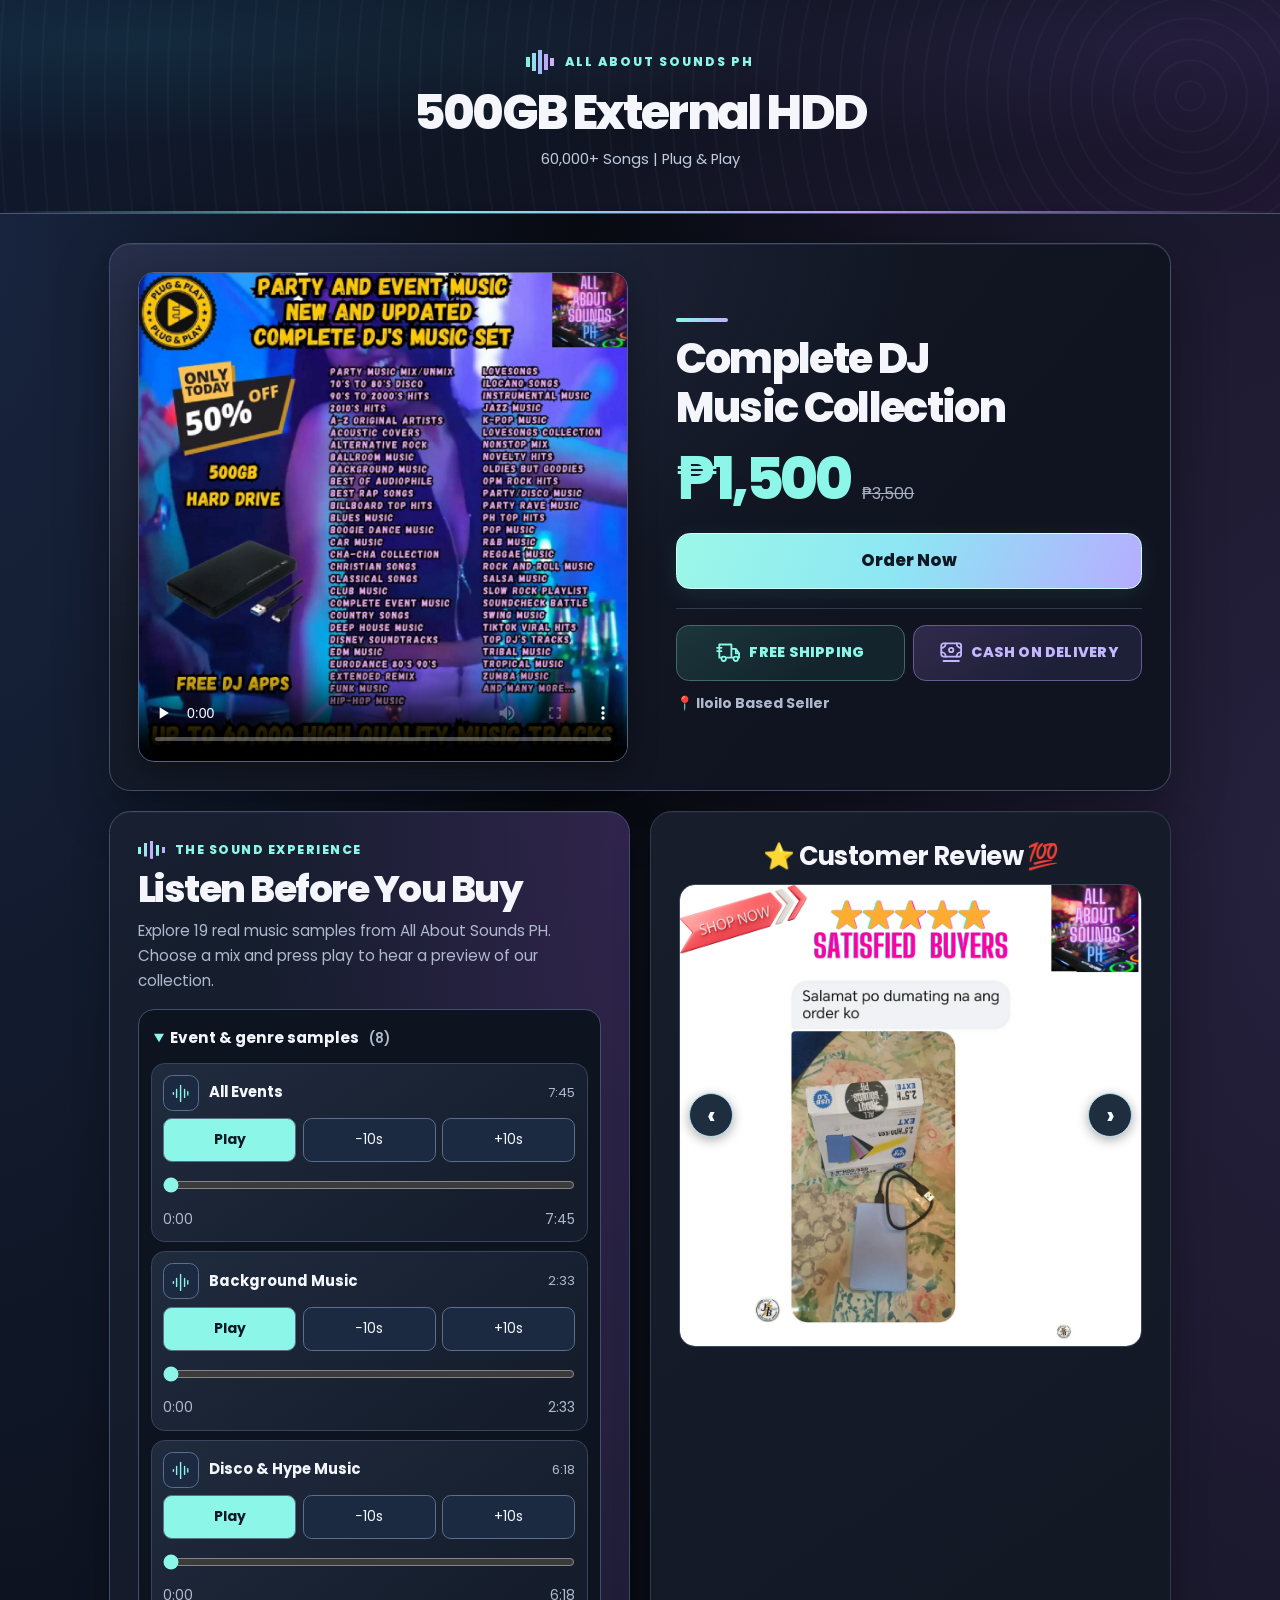
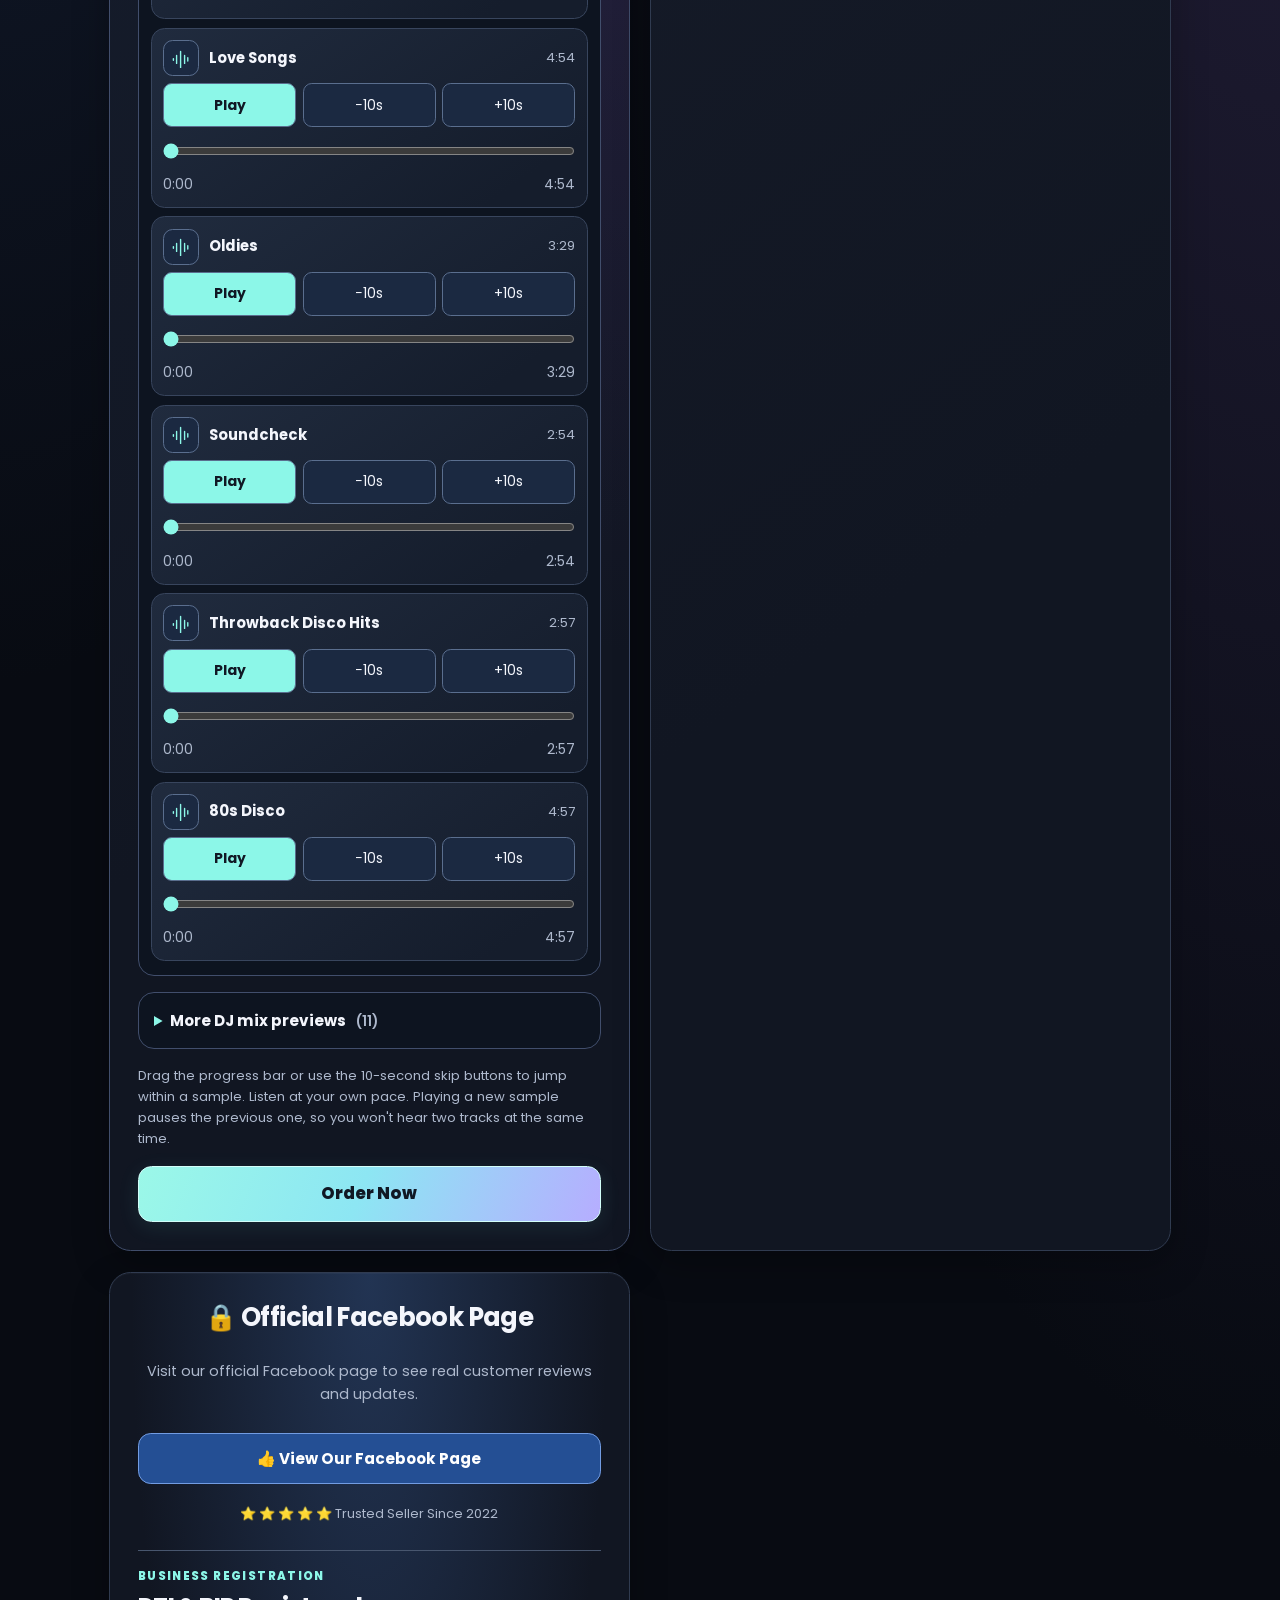
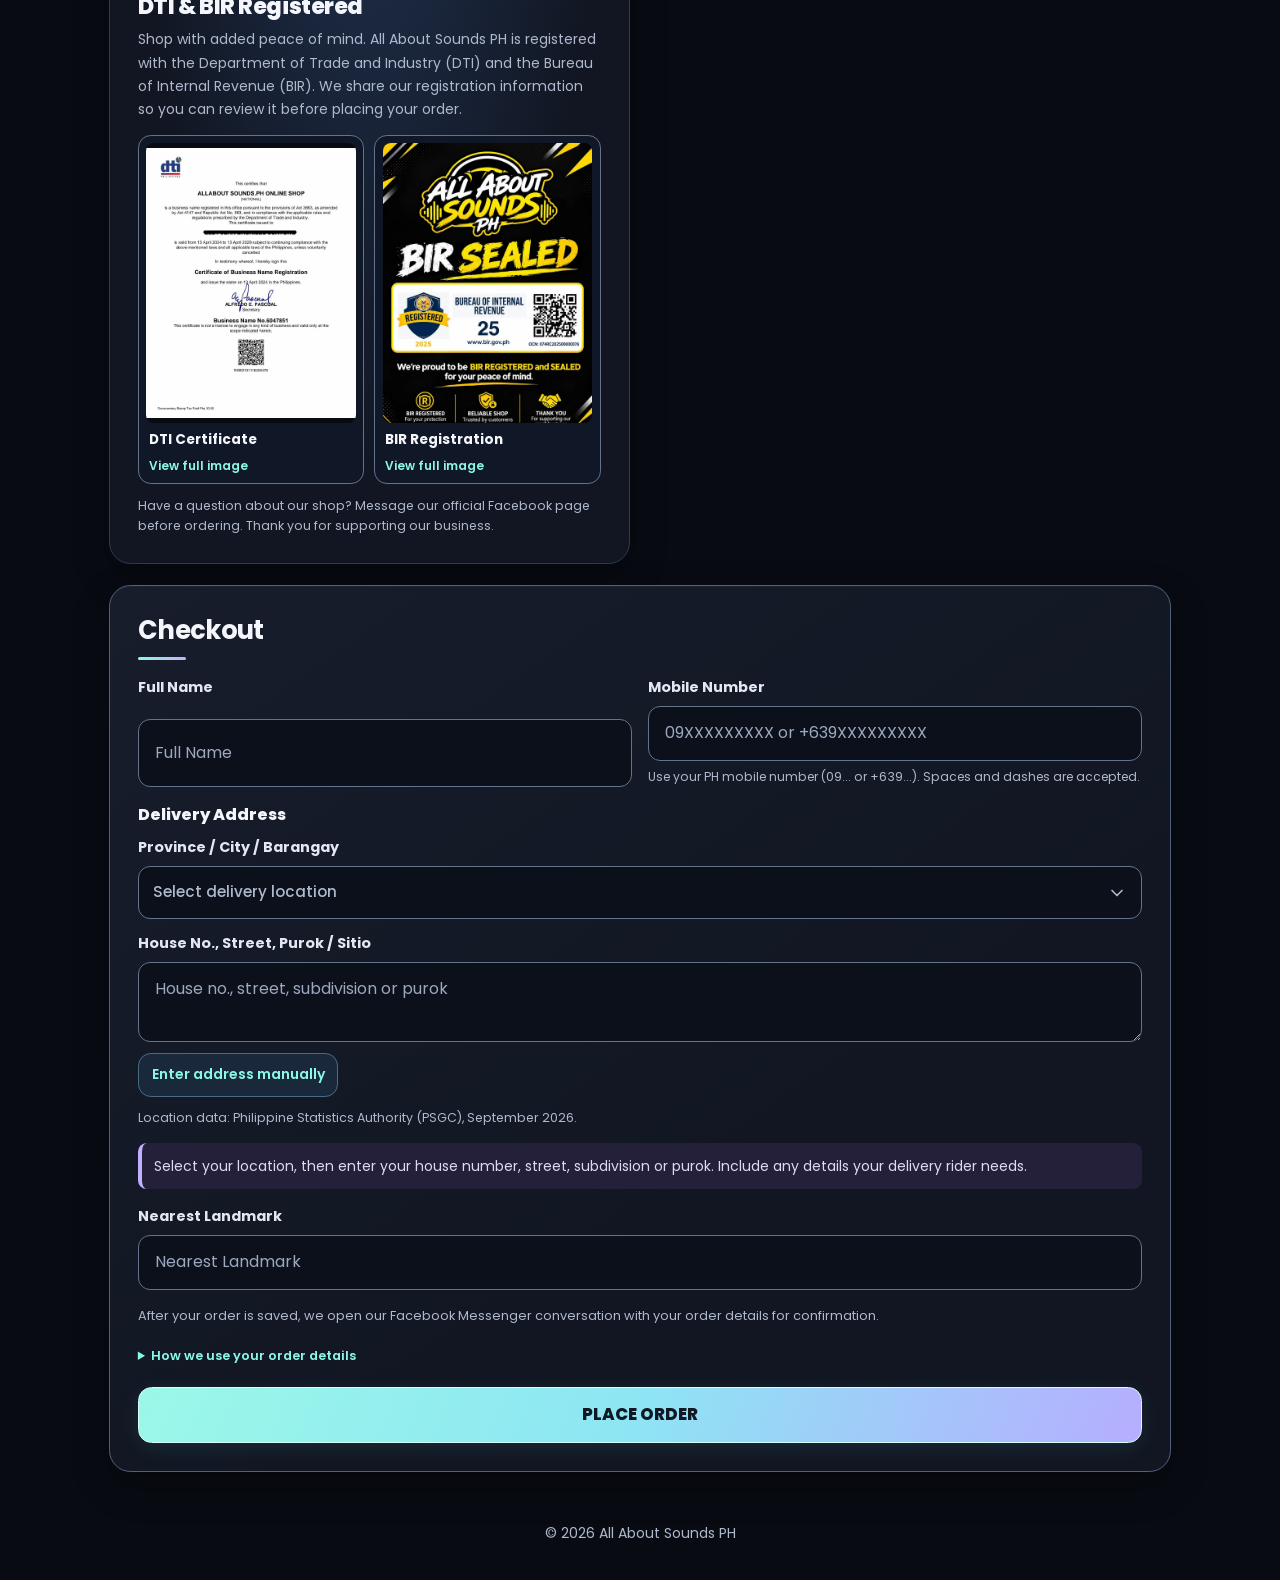
==== index.html @ 5034a98c "Improve mobile checkout usability and guard repeated orders" ====
<!DOCTYPE html>
<html lang="en">
<head>
<meta charset="UTF-8">
<meta name="viewport" content="width=device-width, initial-scale=1.0">

<!-- Basic Security Meta Headers -->
<meta http-equiv="X-Content-Type-Options" content="nosniff">
<meta http-equiv="X-Frame-Options" content="DENY">
<meta name="referrer" content="strict-origin-when-cross-origin">

<title>500GB External HDD — All About Sounds PH</title>
<meta name="description" content="Shop the 500GB external HDD music collection for ₱1,500 with free shipping and cash on delivery. Order from All About Sounds PH.">
<link rel="canonical" href="https://allaboutsoundsph.github.io/ordercheckout/">
<meta property="og:type" content="website">
<meta property="og:title" content="500GB External HDD — All About Sounds PH">
<meta property="og:description" content="Complete DJ Music Collection — ₱1,500. Free shipping and cash on delivery.">
<meta property="og:url" content="https://allaboutsoundsph.github.io/ordercheckout/">
<meta property="og:image" content="https://allaboutsoundsph.github.io/ordercheckout/new%20feb-Cover.jpg">


<link rel="preconnect" href="https://fonts.googleapis.com">
<link rel="preconnect" href="https://fonts.gstatic.com" crossorigin>
<link href="https://fonts.googleapis.com/css2?family=Poppins:wght@400;600;700;800&display=swap" rel="stylesheet">
<link rel="preload" as="image" href="new%20feb-Cover.jpg" fetchpriority="high">

<style>
:root {
  color-scheme: dark;
  --page: #080b12;
  --surface: #111622;
  --surface-raised: #191f2d;
  --ink: #f4f6fc;
  --muted: #aeb9cd;
  --line: #303b50;
  --input-line: #64738c;
  --primary: #8cf7e8;
  --primary-dark: #55d5ce;
  --violet: #c0b1ff;
  --button-ink: #101824;
  --button-bg: linear-gradient(112deg, #9bf8e8 0%, #8de6f3 48%, #b6adff 100%);
  --radius: 1.35rem;
  font-family: 'Poppins', system-ui, -apple-system, 'Segoe UI', sans-serif;
  font-size: 100%;
  font-weight: 400;
  line-height: 1.55;
  background: var(--page);
  color: var(--ink);
}
*, *::before, *::after { box-sizing: border-box; }
body, h1, h2, h3, p { margin: 0; }
html { scroll-padding-top: 1rem; }
body {
  min-block-size: 100dvh;
  background: radial-gradient(ellipse at 0% 5%, #18243e 0%, transparent 36rem),
              radial-gradient(ellipse at 100% 18%, #25203c 0%, transparent 45rem),
              var(--page);
  color: var(--ink);
  overflow-wrap: break-word;
}
::selection { background: var(--primary); color: var(--button-ink); }
header {
  position: relative;
  isolation: isolate;
  overflow: hidden;
  text-align: center;
  padding: clamp(1.6rem, 4vw, 3.1rem) 1rem clamp(1.5rem, 3.5vw, 2.65rem);
  border-bottom: 1px solid #4b5670;
  background: linear-gradient(150deg, #101c32 0%, #101421 52%, #201732 100%);
}
header::before {
  content: "";
  position: absolute;
  z-index: -1;
  inset: 0;
  background:
    repeating-radial-gradient(circle at 93% 45%, transparent 0 13px, #a8b5f00a 14px 15px, transparent 16px 21px),
    radial-gradient(ellipse at 12% 20%, #32bdcb19, transparent 42%),
    radial-gradient(ellipse at 92% 20%, #9d72ff17, transparent 46%);
  pointer-events: none;
}
header::after {
  content: "";
  position: absolute;
  inset-inline: 0;
  bottom: 0;
  block-size: 2px;
  background: linear-gradient(90deg, transparent, #83e6e4, #bd9df5, transparent);
}
.brand-name {
  display: inline-flex;
  gap: .65rem;
  align-items: center;
  justify-content: center;
  flex-wrap: wrap;
  color: var(--primary);
  font-size: .78rem;
  font-weight: 800;
  letter-spacing: .16em;
  text-transform: uppercase;
  margin-block-end: .75rem;
}
.brand-name::before {
  content: "";
  inline-size: 29px;
  block-size: 24px;
  flex-shrink: 0;
  background:
    linear-gradient(var(--primary), var(--primary)) 0 50% / 4px 10px,
    linear-gradient(#9de3f7, #9de3f7) 6px 50% / 4px 18px,
    linear-gradient(#aec0ff, #aec0ff) 12px 50% / 4px 24px,
    linear-gradient(var(--violet), var(--violet)) 18px 50% / 4px 16px,
    linear-gradient(#d7b8fd, #d7b8fd) 24px 50% / 4px 8px;
  background-repeat: no-repeat;
  opacity: .96;
}
header h1 {
  font-size: clamp(1.65rem, 4.6vw, 3rem);
  font-weight: 800;
  line-height: 1.13;
  letter-spacing: -.055em;
  text-wrap: balance;
}
header p { margin-block-start: .5rem; color: #c0ccdf; font-size: .92rem; font-weight: 400; }
.container {
  max-inline-size: 70rem;
  margin-inline: auto;
  padding: clamp(.8rem, 3vw, 1.8rem);
  display: grid;
  gap: 1rem;
}
.card {
  position: relative;
  min-inline-size: 0;
  padding: clamp(1.05rem, 3.4vw, 1.75rem);
  border-radius: var(--radius);
  border: 1px solid var(--line);
  background: linear-gradient(145deg, #171d2b 0%, var(--surface) 65%);
  box-shadow: 0 14px 36px #0004, inset 0 1px #ffffff08;
  overflow-wrap: anywhere;
}
h2 {
  font-size: clamp(1.7rem, 3.6vw, 2.6rem);
  font-weight: 800;
  line-height: 1.17;
  letter-spacing: -.04em;
  text-wrap: balance;
}
h3 {
  font-size: clamp(1.25rem, 2.4vw, 1.6rem);
  font-weight: 700;
  line-height: 1.3;
  letter-spacing: -.025em;
  margin-block-end: 1rem;
}
.product-card {
  display: grid;
  gap: clamp(1.15rem, 3vw, 2.2rem);
  align-items: center;
  background: radial-gradient(ellipse at 0% 0%, #262e49 0%, transparent 54%),
              linear-gradient(130deg, #171e2d, #101420 70%);
  border-color: #414e6c;
  box-shadow: 0 20px 55px #0005, inset 0 1px #ffffff10;
}
.product-img {
  display: block;
  inline-size: 100%;
  max-inline-size: 100%;
  block-size: auto;
  aspect-ratio: 1;
  object-fit: contain;
  border-radius: calc(var(--radius) - .35rem);
  background: #0b0f19;
  border: 1px solid #56617b;
  box-shadow: 0 9px 30px #0005;
}
.product-details {
  display: grid;
  gap: .8rem;
  align-content: center;
  min-inline-size: 0;
}
.product-details h2::before {
  display: block;
  content: "";
  inline-size: 3.25rem;
  block-size: 4px;
  border-radius: 999px;
  margin-block-end: .8rem;
  background: linear-gradient(90deg, var(--primary), var(--violet));
}
.price {
  display: flex;
  align-items: baseline;
  flex-wrap: wrap;
  gap: .5rem .8rem;
  font-size: clamp(2.2rem, 5vw, 3.65rem);
  font-weight: 800;
  line-height: 1.04;
  letter-spacing: -.06em;
  color: var(--primary);
  margin-block: .2rem .4rem;
  font-variant-numeric: tabular-nums;
}
.old-price {
  text-decoration: line-through;
  color: #a7afc3;
  font-size: 1rem;
  letter-spacing: 0;
  font-weight: 400;
}
#countdown {
  padding: .7rem .85rem;
  background: #2a1c2b;
  border: 1px solid #8d536f;
  border-radius: .7rem;
  color: #ffbccc !important;
  font-size: .875rem;
  font-variant-numeric: tabular-nums;
  line-height: 1.45;
}
.viewer-counter, .stock-counter {
  min-inline-size: 0;
  font-size: .925rem;
  line-height: 1.5;
  color: var(--muted);
}
.stock-counter {
  color: #f3c882;
  font-weight: 700;
  width: fit-content;
  max-width: 100%;
  padding: .5rem .7rem;
  border: 1px solid transparent;
  border-radius: .7rem;
}
.stock-counter #stockCount { font-variant-numeric: tabular-nums; }
.stock-counter.low-stock {
  color: #ffe7ae;
  background: linear-gradient(115deg, #462518, #291a21 75%);
  border-color: #ff9559;
  font-weight: 800;
  font-size: clamp(.95rem, 1.8vw, 1.07rem);
  text-shadow: 0 0 9px #ff9a4266;
  box-shadow: 0 0 16px #ff752f66, inset 0 0 10px #ff8a3c26;
  animation: stock-urgency-glow 2s ease-in-out infinite;
}
.stock-counter.low-stock #stockCount { color: #fff3c2; }
@keyframes stock-urgency-glow {
  0%, 100% { border-color: #ff9559; box-shadow: 0 0 10px #ff752f44, inset 0 0 6px #ff8a3c19; }
  50% { border-color: #ffd18a; box-shadow: 0 0 24px #ff752f88, inset 0 0 14px #ff8a3c40; }
}
@media (prefers-reduced-motion: reduce) {
  .stock-counter.low-stock { animation: none; }
}
@media (forced-colors: active) {
  .stock-counter.low-stock { color: CanvasText; border: 2px solid CanvasText; animation: none; }
}
.order-now-btn, form>button {
  display: flex;
  align-items: center;
  justify-content: center;
  inline-size: 100%;
  min-block-size: 3.5rem;
  padding: .9rem 1.25rem;
  border: 1px solid #d3fffa;
  border-radius: .85rem;
  background: var(--button-bg);
  color: var(--button-ink);
  font-family: inherit;
  font-size: 1.05rem;
  font-weight: 800;
  line-height: 1.3;
  text-align: center;
  text-decoration: none;
  cursor: pointer;
  box-shadow: 0 5px 21px #68e5dc19;
  transition: box-shadow .18s ease, filter .18s ease;
}
.order-now-btn { margin-block: .3rem .15rem; }
.order-now-btn:hover, form>button:hover:not(:disabled) {
  filter: brightness(1.06);
  box-shadow: 0 7px 25px #68e5dc33;
}
.shipping-line {
  display: grid;
  grid-template-columns: repeat(2, minmax(0, 1fr));
  gap: .55rem;
  border-block-start: 1px solid var(--line);
  padding-block-start: 1rem;
  margin-block-start: .2rem;
}
.shipping-benefit {
  --benefit-accent: #8cf7e8;
  --benefit-glow: #8cf7e844;
  --benefit-delay: 0s;
  position: relative;
  isolation: isolate;
  overflow: hidden;
  display: flex;
  align-items: center;
  justify-content: center;
  gap: .45rem;
  min-block-size: 3.5rem;
  padding: .65rem .55rem;
  border: 1px solid #426a69;
  border-radius: .8rem;
  background: linear-gradient(145deg, #1b363a, #14242d 65%);
  color: var(--benefit-accent);
  font-size: clamp(.81rem, 1.55vw, .9rem);
  line-height: 1.3;
  font-weight: 800;
  letter-spacing: .015em;
  text-align: start;
}
.shipping-benefit--cod {
  --benefit-accent: #c4b7ff;
  --benefit-glow: #c4b7ff44;
  --benefit-delay: -1.8s;
  border-color: #665b93;
  background: linear-gradient(145deg, #312a4b, #1e2038 65%);
}
.shipping-benefit::before {
  content: "";
  position: absolute;
  z-index: -1;
  inset: 0;
  background: linear-gradient(110deg, transparent 20%, var(--benefit-glow) 48%, transparent 78%);
  opacity: 0;
  transform: translateX(-110%);
  pointer-events: none;
}
.shipping-benefit svg {
  display: block;
  flex: 0 0 1.65rem;
  inline-size: 1.65rem;
  block-size: 1.65rem;
  overflow: visible;
}
.shipping-benefit-text { min-inline-size: 0; overflow-wrap: normal; }
/* Runs on page load, independently of pointer, hover and focus. */
.shipping-benefit {
  animation: benefit-highlight 3.6s ease-in-out var(--benefit-delay) infinite;
}
.shipping-benefit::before {
  animation: benefit-sweep 3.6s linear var(--benefit-delay) infinite;
}
.shipping-benefit--shipping svg {
  animation: delivery-glide 1.8s ease-in-out infinite;
}
.shipping-benefit--cod svg {
  animation: cash-handoff 1.8s ease-in-out -.9s infinite;
}
@keyframes benefit-highlight {
  0%, 100% { border-color: var(--benefit-accent); box-shadow: 0 0 12px var(--benefit-glow), inset 0 0 6px var(--benefit-glow); transform: translateY(0); }
  50% { border-color: var(--benefit-accent); box-shadow: 0 0 20px var(--benefit-glow), inset 0 0 16px var(--benefit-glow); transform: translateY(-3px); }
}
@keyframes benefit-sweep {
  0% { transform: translateX(-110%); opacity: .8; }
  85% { transform: translateX(110%); opacity: 1; }
  99%, 100% { transform: translateX(110%); opacity: 0; }
}
@keyframes delivery-glide {
  0%, 100% { transform: translateX(-3px) rotate(-3deg); }
  50% { transform: translateX(4px) rotate(3deg); }
}
@keyframes cash-handoff {
  0%, 100% { transform: translateY(1px) rotate(-5deg); }
  50% { transform: translateY(-4px) rotate(5deg); }
}
@media (prefers-reduced-motion: reduce) {
  .shipping-benefit, .shipping-benefit::before, .shipping-benefit svg { animation: none; }
}
@media (max-width: 24rem) {
  .shipping-benefit { flex-direction: column; gap: .35rem; text-align: center; padding: .55rem .35rem; }
  .shipping-benefit svg { flex-basis: auto; }
}
@media (forced-colors: active) {
  .shipping-benefit { color: CanvasText; border: 1px solid CanvasText; animation: none; }
  .shipping-benefit::before, .shipping-benefit svg { animation: none; }
}
.seller-line { color: var(--muted); font-size: .875rem; }
form { display: grid; gap: 1rem; margin-block-start: .8rem; }
.field {
  display: grid;
  min-inline-size: 0;
  gap: .45rem;
  color: #e2e7f3;
  font-size: .9rem;
  font-weight: 700;
}
input, textarea {
  inline-size: 100%;
  min-inline-size: 0;
  border: 1px solid var(--input-line);
  border-radius: .75rem;
  background: #0b101b;
  padding: .9rem 1rem;
  color: var(--ink);
  font-family: inherit;
  font-size: 1rem;
  font-weight: 400;
  line-height: 1.5;
}
input { min-block-size: 3.35rem; }
textarea { min-block-size: 7rem; resize: vertical; }
input::placeholder, textarea::placeholder { color: #9ca8bf; opacity: 1; }
:focus-visible { outline: 3px solid var(--primary); outline-offset: 3px; }
button, .fb-check-btn {
  cursor: pointer;
  font-family: inherit;
  font-size: 1rem;
  font-weight: 700;
  line-height: 1.35;
  border-radius: .8rem;
  position: relative;
  text-align: center;
}
button:disabled { opacity: .7; cursor: not-allowed; }
button.loading::after {
  content: "";
  inline-size: 18px;
  block-size: 18px;
  border: 3px solid currentColor;
  border-top-color: transparent;
  border-radius: 50%;
  position: absolute;
  right: 16px;
  top: 50%;
  transform: translateY(-50%);
  animation: spin .7s linear infinite;
}
@keyframes spin { to { transform: translateY(-50%) rotate(360deg); } }
@keyframes popIn { from { transform: scale(.94); opacity: 0; } to { transform: scale(1); opacity: 1; } }
footer { text-align: center; padding: 1.4rem 1rem 2.2rem; color: var(--muted); font-size: .875rem; }
.sticky-order {
  position: fixed; inset: auto 0 0; inline-size: 100%;
  display: flex; align-items: center; justify-content: space-between; gap: .75rem;
  background: #131d2e; color: var(--ink); border-top: 1px solid #597083;
  padding: .65rem 1rem calc(.65rem + env(safe-area-inset-bottom, 0px));
  box-shadow: 0 -8px 24px #0007; z-index: 999;
}
.sticky-order[hidden], .order-attempt[hidden] { display: none !important; }
.sticky-order span { display: block; font-size: .7rem; color: var(--muted); }
.sticky-order strong { display: block; color: var(--primary); font-size: 1.35rem; line-height: 1.1; }
.sticky-order a { flex: 1; max-inline-size: 14rem; min-block-size: 44px; display: grid; place-items: center; border-radius: .75rem; color: var(--button-ink); background: var(--button-bg); font-weight: 800; text-decoration: none; }
@media (max-width: 47.999rem) {
  body.has-sticky-order { padding-bottom: calc(5rem + env(safe-area-inset-bottom, 0px)); }
  html { scroll-padding-bottom: calc(5rem + env(safe-area-inset-bottom, 0px)); }
}
.checkout-disclosure, .order-attempt { grid-column: 1/-1; color: var(--muted); font-size: .8rem; line-height: 1.6; }
.checkout-disclosure summary { cursor: pointer; color: var(--primary); font-weight: 600; padding: .3rem 0; }
.checkout-disclosure p { margin-top: .4rem; }
.order-attempt { padding: .85rem; border: 1px solid #8d795a; background: #252130; border-radius: .75rem; }
.order-attempt a { color: var(--primary); }
.order-attempt button, #manualMessenger { display: block; min-height: 44px; border-radius: .7rem; font-weight: 700; cursor: pointer; padding: .65rem 1rem; margin-top: .7rem; border: 1px solid #7c8da9; background: #1d3145; color: var(--primary); }
#manualMessenger { width: 100%; background: var(--button-bg); color: var(--button-ink); border: 0; }
.phone-help { font-size: .76rem; font-weight: 400; color: var(--muted); }
.reviews-card h3 { color: var(--ink); }
.review-slider {
  position: relative;
  overflow: hidden;
  border: 1px solid #3c4860;
  border-radius: 1rem;
  background: #0b101a;
}
.review-wrapper { display: flex; align-items: center; transition: transform .5s ease; will-change: transform; }
.review-slide { min-inline-size: 100%; display: grid; place-items: center; }
.review-slide img {
  display: block; max-inline-size: 100%; max-block-size: 30rem;
  inline-size: auto; block-size: auto; object-fit: contain; border-radius: .85rem;
}
.slide-btn {
  position: absolute;
  top: 50%;
  transform: translateY(-50%);
  display: grid;
  place-items: center;
  inline-size: 44px;
  block-size: 44px;
  min-block-size: 44px;
  padding: 0;
  border: 1px solid #a5d7eb;
  border-radius: 50%;
  background: #102033ef;
  color: #f4fcff;
  font-size: 1.65rem;
  line-height: 1;
  box-shadow: 0 3px 12px #0005;
}
.prev-btn { left: .55rem; }
.next-btn { right: .55rem; }
.fb-card {
  display: flex;
  flex-direction: column;
  gap: .6rem;
  justify-content: center;
  text-align: center;
  background: radial-gradient(ellipse at 50% 0%, #223453 0%, transparent 65%), var(--surface);
}
.fb-card>p, .fb-card>div { color: var(--muted) !important; }
.fb-card>p { font-size: .9rem !important; line-height: 1.6; }
.fb-check-btn {
  display: flex;
  align-items: center;
  justify-content: center;
  min-block-size: 3.2rem;
  inline-size: 100%;
  padding: .85rem 1.1rem;
  margin-block-start: .35rem;
  border: 1px solid #729ce2;
  background: #244f94;
  color: white;
  text-decoration: none;
  transition: filter .16s ease;
  font-size: .95rem;
}
.fb-check-btn:hover, .slide-btn:hover { filter: brightness(1.14); }
.checkout-card { border-color: #53607d; }
.checkout-card h3::after {
  content: "";
  display: block;
  inline-size: 3rem;
  block-size: 3px;
  margin-block-start: .65rem;
  border-radius: 999px;
  background: linear-gradient(90deg, var(--primary), var(--violet));
}
.address-guide {
  border-inline-start: 4px solid var(--violet);
  border-radius: .55rem;
  padding: .78rem;
  background: #242039;
  color: #dfd8f8;
  font-size: .875rem;
  line-height: 1.5;
}
.address-fields { margin: 0; padding: 0; border: 0; min-inline-size: 0; gap: .7rem; }
.address-fields legend { padding: 0; margin-block-end: .55rem; font-size: 1rem; font-weight: 800; color: var(--ink); }
.address-dropdown-grid { display: grid; gap: .8rem; min-inline-size: 0; }
.address-dropdown-grid .field { min-inline-size: 0; }
.address-fields [hidden] { display: none !important; }
.location-picker { display: grid; gap: .45rem; min-inline-size: 0; }
.location-trigger {
  display: flex; align-items: center; justify-content: space-between; gap: .65rem;
  inline-size: 100%; min-block-size: 3.35rem; padding: .8rem .9rem;
  border: 1px solid var(--input-line); border-radius: .75rem;
  background: #0b101b; color: var(--ink); font-size: .95rem; font-weight: 500; text-align: start;
}
.location-trigger[aria-expanded="true"] { border-color: var(--primary); }
.location-trigger svg { flex: none; transition: transform .2s ease; }
.location-trigger[aria-expanded="true"] svg { transform: rotate(180deg); }
.location-trigger[data-empty="true"] { color: var(--muted); }
.location-panel { border: 1px solid #52627d; border-radius: .85rem; background: #141c2b; overflow: hidden; box-shadow: 0 8px 24px #0003; }
.location-steps { display: grid; grid-template-columns: repeat(3,minmax(0,1fr)); gap: .25rem; padding: .45rem; background: #0f1521; }
.location-step {
  min-inline-size: 0; min-block-size: 44px; border: 1px solid transparent;
  padding: .45rem .18rem; background: transparent; color: var(--muted);
  font: inherit; font-size: .82rem; font-weight: 700; border-radius: .55rem;
}
.location-step[aria-pressed="true"] { background: #1e3743; border-color: #598e95; color: var(--primary); }
.location-step:disabled { opacity: .45; }
.location-search-wrap { padding: .65rem .65rem .4rem; }
.location-search-wrap input { min-block-size: 2.85rem; font-size: 1rem; padding: .65rem .8rem; }
.location-list { max-block-size: min(19rem, 40vh); overflow-y: auto; overscroll-behavior: contain; padding: .15rem .45rem .45rem; scrollbar-color: #63748d #141c2b; }
.location-option {
  display: flex; flex-wrap: wrap; align-items: center; justify-content: space-between; gap: .25rem .65rem;
  inline-size: 100%; min-block-size: 44px; border: 1px solid transparent; border-radius: .55rem;
  padding: .6rem .7rem; background: transparent; color: var(--ink); font: inherit; font-size: .92rem;
  font-weight: 500; text-align: start;
}
.location-option:hover, .location-option:focus-visible { background: #263449; }
.location-option[aria-current="true"] { color: var(--primary); border-color: #477c87; background: #1c3440; }
.location-option small { font-size: .72rem; color: var(--muted); }
.location-message { padding: .9rem .75rem; font-size: .875rem; color: var(--muted); font-weight: 400; }
.location-region { color: var(--muted); font-size: .8rem; font-weight: 400; }
@media (prefers-reduced-motion: reduce) { .location-trigger svg { transition: none; } }
.address-fields textarea { min-block-size: 5rem; }
.address-mode-toggle {
  justify-self: start;
  color: var(--primary);
  padding: .55rem .8rem;
  min-block-size: 2.75rem;
  background: #19283a;
  border: 1px solid #4a6c83;
  font-size: .875rem;
  font-weight: 600;
}
.address-data-status { color: var(--muted); font-size: .875rem; font-weight: 400; }
.address-data-status:empty { display: none; }
.address-source { color: var(--muted); font-size: .78rem; font-weight: 400; }
.social-proof {
  position: fixed;
  bottom: 1rem;
  left: 1rem;
  background: #1a2436;
  border: 1px solid #657893;
  border-radius: .85rem;
  box-shadow: 0 8px 35px #0007;
  padding: .85rem 1rem;
  font-size: .82rem;
  color: var(--ink);
  opacity: 0;
  pointer-events: none;
  transform: translateY(12px);
  transition: opacity .24s ease, transform .24s ease;
  z-index: 9999;
  max-inline-size: min(17.5rem, calc(100% - 2rem));
}
.social-proof.show { opacity: 1; transform: translateY(0); }
#thankYouModal { background: #03060cbb !important; padding: 1rem; }
#thankYouModal>div {
  background: #182132 !important;
  border: 1px solid #6a82a3;
  border-radius: var(--radius) !important;
  box-shadow: 0 16px 55px #0008;
  color: var(--ink);
}
#thankYouModal h2 { color: var(--primary) !important; margin-block-end: .75rem; }
#thankYouModal p+p { margin-block-start: .65rem; color: var(--muted) !important; }
@media (min-width: 48rem) {
  .container { grid-template-columns: minmax(0, 1fr) minmax(0, 1fr); gap: 1.3rem; }
  .product-card { grid-column: 1/-1; grid-template-columns: minmax(0, 1.05fr) minmax(0, 1fr); gap: clamp(1.5rem, 4vw, 3rem); }
  .product-details { padding-block: .8rem; }
  .checkout-card { grid-column: 1/-1; }
  .checkout-card form { grid-template-columns: minmax(0, 1fr) minmax(0, 1fr); }
  .field.address, .field.landmark, .address-guide, form>button { grid-column: 1/-1; }
  .sticky-order { display: none; }
}
@media (prefers-reduced-motion: no-preference) { html { scroll-behavior: smooth; } }
@media (prefers-reduced-motion: reduce) {
  .review-wrapper, .social-proof, button, .fb-check-btn, .order-now-btn { transition: none; }
  #thankYouModal>div { animation: none !important; }
}
@media (forced-colors: active) {
  .order-now-btn, form>button, .fb-check-btn, .slide-btn { border: 1px solid ButtonText; }
}
.preview-banner{background:#222b3b;color:#dce9f8;border-bottom:1px solid #53647c;text-align:center;padding:.65rem 1rem;font-size:.8rem}

/* Seller-provided business registration information */
.registration-panel {
  margin-block-start: 1rem;
  padding-block-start: 1.1rem;
  border-block-start: 1px solid #48566e;
  text-align: start;
}
.registration-kicker {
  color: var(--primary);
  font-size: .72rem;
  font-weight: 800;
  text-transform: uppercase;
  letter-spacing: .12em;
  margin-block-end: .35rem;
}
.registration-panel h4 {
  margin: 0 0 .5rem;
  font-size: clamp(1.1rem, 2.2vw, 1.4rem);
  font-weight: 800;
  line-height: 1.28;
  letter-spacing: -.02em;
  color: var(--ink);
}
.registration-copy {
  color: var(--muted);
  font-size: .875rem;
  line-height: 1.65;
  margin-block-end: .9rem;
}
.registration-documents {
  display: grid;
  grid-template-columns: repeat(2, minmax(0, 1fr));
  gap: .65rem;
}
.registration-document {
  display: flex;
  flex-direction: column;
  min-inline-size: 0;
  padding: .45rem;
  gap: .5rem;
  border: 1px solid #64738c;
  border-radius: .8rem;
  background: #101827;
  color: var(--ink);
  text-decoration: none;
  transition: border-color .16s ease, background-color .16s ease;
}
.registration-document:hover {
  border-color: var(--primary);
  background: #1b293b;
}
.registration-image-frame {
  display: grid;
  place-items: center;
  aspect-ratio: 3 / 4;
  border-radius: .5rem;
  overflow: hidden;
  background: #080b12;
}
.registration-image-frame img {
  display: block;
  inline-size: 100%;
  block-size: 100%;
  object-fit: contain;
}
.registration-document-title {
  font-size: .85rem;
  font-weight: 700;
  line-height: 1.35;
  padding-inline: .16rem;
  overflow-wrap: anywhere;
}
.registration-document-action {
  font-size: .75rem;
  font-weight: 600;
  color: var(--primary);
  margin-block-start: auto;
  padding-inline: .16rem;
}
.registration-note {
  color: var(--muted);
  font-size: .78rem;
  margin-block-start: .75rem;
  line-height: 1.55;
}


/* Audio sample library — native playback controls */
.audio-samples {
  background: radial-gradient(ellipse at 100% 0%, #30244c 0%, transparent 50%), linear-gradient(145deg, #171f30, var(--surface) 70%);
  border-color: #414e6c;
  display: grid;
  gap: 1rem;
}
.audio-samples-heading { display: grid; gap: .45rem; }
.audio-eyebrow { color: var(--primary); font-size: .78rem; font-weight: 800; text-transform: uppercase; letter-spacing: .12em; display: flex; align-items: center; gap: .6rem; }
.audio-eyebrow::before { content: ""; inline-size: 1.7rem; block-size: 1.1rem; background: linear-gradient(var(--primary),var(--primary)) 0 50% / 3px 40%, linear-gradient(#a6dfef,#a6dfef) 6px 50% / 3px 75%, linear-gradient(var(--violet),var(--violet)) 12px 50% / 3px 100%, linear-gradient(var(--primary),var(--primary)) 18px 50% / 3px 60%, linear-gradient(var(--violet),var(--violet)) 24px 50% / 3px 35%; background-repeat: no-repeat; border-radius: 3px; flex: none; }
.audio-samples h2 { font-size: clamp(1.65rem, 3.2vw, 2.35rem); }
.audio-intro { color: var(--muted); font-size: .95rem; line-height: 1.65; max-inline-size: 47rem; }
.audio-group { min-inline-size: 0; border: 1px solid #414e6c; border-radius: 1rem; background: #0d1420; padding: .2rem .75rem; }
.audio-group summary { padding: .8rem .2rem; cursor: pointer; color: var(--ink); font-weight: 700; font-size: .95rem; min-block-size: 3rem; }
.audio-group summary::marker { color: var(--primary); }
.audio-group summary:hover { color: var(--primary); }
.audio-group summary:focus-visible { outline: 2px solid var(--primary); outline-offset: 3px; border-radius: .3rem; }
.audio-group-count { color: var(--muted); font-size: .85rem; font-weight: 600; margin-inline-start: .45rem; }
.audio-grid { margin: 0; padding: 0 0 .65rem; list-style: none; display: grid; gap: .55rem; grid-template-columns: repeat(auto-fit, minmax(min(100%, 21rem), 1fr)); }
.audio-track { display: grid; min-inline-size: 0; gap: .45rem; padding: .7rem; border: 1px solid #38455d; border-radius: .85rem; background: linear-gradient(145deg, #202b3e, #151d2c 85%); }
.audio-track[data-playing="true"] { border-color: var(--primary); box-shadow: inset 0 0 0 1px #8cf7e833; }
.audio-track-heading { display: flex; align-items: center; gap: .6rem; min-inline-size: 0; }
.audio-track-icon { display: grid; place-items: center; inline-size: 2.25rem; block-size: 2.25rem; border-radius: .6rem; flex: none; color: var(--primary); border: 1px solid #5a6e8e; background: #1b2941; }
.audio-track-icon svg { inline-size: 1.2rem; block-size: 1.2rem; }
.audio-track-name { font-size: .925rem; font-weight: 700; flex: 1; color: var(--ink); overflow-wrap: anywhere; min-inline-size: 0; }
.audio-track-time { font-size: .82rem; color: var(--muted); font-variant-numeric: tabular-nums; white-space: nowrap; }
.audio-track audio { display: block; inline-size: 100%; max-inline-size: 100%; min-inline-size: 0; block-size: 3.3rem; }
.audio-track audio[hidden] { display: none; }
.audio-player-controls { display: grid; gap: .45rem; min-width: 0; }
.audio-player-buttons { display: flex; gap: .4rem; }
.audio-player-buttons button { flex: 1; min-width: 0; min-height: 44px; padding: .35rem .4rem; border: 1px solid #5a6e8e; border-radius: .55rem; background: #1b2941; color: var(--ink); font: inherit; font-size: .875rem; cursor: pointer; white-space: nowrap; }
.audio-player-buttons button:first-child { background: var(--primary); color: var(--button-ink); font-weight: 700; }
.audio-player-controls input[type="range"] { display: block; width: 100%; min-width: 0; margin: 0; height: 32px; min-block-size: 32px; padding: 0; border: 0; background: transparent; accent-color: var(--primary); cursor: pointer; }
.audio-player-position { display: flex; justify-content: space-between; color: var(--muted); font-size: .875rem; font-variant-numeric: tabular-nums; }
.audio-player-status { color: var(--muted); font-size: .875rem; }
.audio-player-status:empty { display: none; }
.audio-player-controls :focus-visible { outline: 2px solid var(--primary); outline-offset: 2px; }
.audio-samples .order-now-btn { margin: .05rem 0 0; }
.audio-sample-note { color: var(--muted); font-size: .82rem; line-height: 1.6; }

/* Fail closed: preview activity cannot appear in the activated live checkout. */
html[data-checkout-mode="live"] [data-preview-only] { display: none !important; }
html:not([data-checkout-mode="live"]) [data-live-only] { display: none !important; }
.checkout-privacy-note { color: var(--muted); font-size: .8rem; line-height: 1.5; grid-column: 1/-1; }
</style>

<script src="checkout-config.js"></script>
<script src="checkout-runtime.js"></script>
</head>

<body>

<header>
<div class="brand-name">All About Sounds PH</div>
<h1>500GB External HDD</h1>
<p>60,000+ Songs | Plug & Play</p>
</header>

<div class="container">

<div class="card product-card">
<video class="product-img" controls playsinline preload="none" width="540" height="540" poster="new%20feb-Cover.jpg" aria-label="All About Sounds PH 500GB external hard drive product demonstration">
<source src="assets/product-demo.mp4" type="video/mp4">
<p>Your browser does not support embedded video. <a href="assets/product-demo.mp4">Watch the product video</a>.</p>
</video>
<div class="product-details">
<h2>Complete DJ Music Collection</h2>
<div class="price">₱1,500 <span class="old-price">₱3,500</span></div>
<p data-preview-only id="countdown" style="color:#ee4d2d;font-weight:700;"></p>
<div class="viewer-counter" data-preview-only>👀 <span id="viewerCount">23</span> people checking out</div>
<div class="stock-counter low-stock" data-preview-only><span id="stockPrefix">⚠️ Only</span> <span id="stockCount">7</span> <span id="stockStatus">left — Selling Fast!</span></div>
<a class="order-now-btn" href="#order-information">Order Now</a>
<div class="shipping-line" role="group" aria-label="Delivery and payment benefits">
  <div class="shipping-benefit shipping-benefit--shipping">
    <svg viewBox="0 0 24 24" fill="none" stroke="currentColor" stroke-width="1.65" stroke-linecap="round" stroke-linejoin="round" aria-hidden="true">
      <path d="M3 5h11v12H3zM14 9h4l3 4v4h-7M18 9v4h3M1 8h4M1 11h4"/>
      <circle cx="7" cy="18" r="2" fill="#14242d"/><circle cx="18" cy="18" r="2" fill="#14242d"/>
    </svg>
    <span class="shipping-benefit-text">FREE SHIPPING</span>
  </div>
  <div class="shipping-benefit shipping-benefit--cod">
    <svg viewBox="0 0 24 24" fill="none" stroke="currentColor" stroke-width="1.65" stroke-linecap="round" stroke-linejoin="round" aria-hidden="true">
      <rect x="3" y="4" width="18" height="12" rx="2"/><path d="M3 8a4 4 0 0 0 4-4M17 4a4 4 0 0 0 4 4M3 12a4 4 0 0 1 4 4M17 16a4 4 0 0 1 4-4M5 20h14"/><circle cx="12" cy="10" r="2"/>
    </svg>
    <span class="shipping-benefit-text">CASH ON DELIVERY</span>
  </div>
</div>
<p class="seller-line"><b>📍 Iloilo Based Seller</b></p>
</div>
</div>


<section class="card audio-samples" id="audio-samples" aria-labelledby="audio-samples-title">
  <div class="audio-samples-heading">
    <p class="audio-eyebrow">The sound experience</p>
    <h2 id="audio-samples-title">Listen Before You Buy</h2>
    <p class="audio-intro">Explore 19 real music samples from All About Sounds PH. Choose a mix and press play to hear a preview of our collection.</p>
  </div>
  <details class="audio-group" open>
    <summary>Event &amp; genre samples <span class="audio-group-count">(8)</span></summary>
    <ul class="audio-grid">
      <li class="audio-track">
        <div class="audio-track-heading"><span class="audio-track-icon" aria-hidden="true"><svg viewBox="0 0 24 24" fill="none" stroke="currentColor" stroke-width="1.75" stroke-linecap="round" stroke-linejoin="round"><path d="M3 12v2m4-6v10m5-15v20m5-15v10m4-7v4"/></svg></span><span class="audio-track-name" id="track-all-events">All Events</span><span class="audio-track-time">7:45</span></div>
        <audio controls preload="none" loading="lazy" aria-labelledby="track-all-events" src="assets/audio/all-events.mp3" controlslist="nodownload">
          Your browser does not support audio playback.
        </audio>
      </li>
      <li class="audio-track">
        <div class="audio-track-heading"><span class="audio-track-icon" aria-hidden="true"><svg viewBox="0 0 24 24" fill="none" stroke="currentColor" stroke-width="1.75" stroke-linecap="round" stroke-linejoin="round"><path d="M3 12v2m4-6v10m5-15v20m5-15v10m4-7v4"/></svg></span><span class="audio-track-name" id="track-background-music">Background Music</span><span class="audio-track-time">2:33</span></div>
        <audio controls preload="none" loading="lazy" aria-labelledby="track-background-music" src="assets/audio/background-music.mp3" controlslist="nodownload">
          Your browser does not support audio playback.
        </audio>
      </li>
      <li class="audio-track">
        <div class="audio-track-heading"><span class="audio-track-icon" aria-hidden="true"><svg viewBox="0 0 24 24" fill="none" stroke="currentColor" stroke-width="1.75" stroke-linecap="round" stroke-linejoin="round"><path d="M3 12v2m4-6v10m5-15v20m5-15v10m4-7v4"/></svg></span><span class="audio-track-name" id="track-disco-hype">Disco &amp; Hype Music</span><span class="audio-track-time">6:18</span></div>
        <audio controls preload="none" loading="lazy" aria-labelledby="track-disco-hype" src="assets/audio/disco-hype.mp3" controlslist="nodownload">
          Your browser does not support audio playback.
        </audio>
      </li>
      <li class="audio-track">
        <div class="audio-track-heading"><span class="audio-track-icon" aria-hidden="true"><svg viewBox="0 0 24 24" fill="none" stroke="currentColor" stroke-width="1.75" stroke-linecap="round" stroke-linejoin="round"><path d="M3 12v2m4-6v10m5-15v20m5-15v10m4-7v4"/></svg></span><span class="audio-track-name" id="track-love-songs">Love Songs</span><span class="audio-track-time">4:54</span></div>
        <audio controls preload="none" loading="lazy" aria-labelledby="track-love-songs" src="assets/audio/love-songs.mp3" controlslist="nodownload">
          Your browser does not support audio playback.
        </audio>
      </li>
      <li class="audio-track">
        <div class="audio-track-heading"><span class="audio-track-icon" aria-hidden="true"><svg viewBox="0 0 24 24" fill="none" stroke="currentColor" stroke-width="1.75" stroke-linecap="round" stroke-linejoin="round"><path d="M3 12v2m4-6v10m5-15v20m5-15v10m4-7v4"/></svg></span><span class="audio-track-name" id="track-oldies">Oldies</span><span class="audio-track-time">3:29</span></div>
        <audio controls preload="none" loading="lazy" aria-labelledby="track-oldies" src="assets/audio/oldies.mp3" controlslist="nodownload">
          Your browser does not support audio playback.
        </audio>
      </li>
      <li class="audio-track">
        <div class="audio-track-heading"><span class="audio-track-icon" aria-hidden="true"><svg viewBox="0 0 24 24" fill="none" stroke="currentColor" stroke-width="1.75" stroke-linecap="round" stroke-linejoin="round"><path d="M3 12v2m4-6v10m5-15v20m5-15v10m4-7v4"/></svg></span><span class="audio-track-name" id="track-soundcheck">Soundcheck</span><span class="audio-track-time">2:54</span></div>
        <audio controls preload="none" loading="lazy" aria-labelledby="track-soundcheck" src="assets/audio/soundcheck.mp3" controlslist="nodownload">
          Your browser does not support audio playback.
        </audio>
      </li>
      <li class="audio-track">
        <div class="audio-track-heading"><span class="audio-track-icon" aria-hidden="true"><svg viewBox="0 0 24 24" fill="none" stroke="currentColor" stroke-width="1.75" stroke-linecap="round" stroke-linejoin="round"><path d="M3 12v2m4-6v10m5-15v20m5-15v10m4-7v4"/></svg></span><span class="audio-track-name" id="track-throwback-disco">Throwback Disco Hits</span><span class="audio-track-time">2:57</span></div>
        <audio controls preload="none" loading="lazy" aria-labelledby="track-throwback-disco" src="assets/audio/throwback-disco.mp3" controlslist="nodownload">
          Your browser does not support audio playback.
        </audio>
      </li>
      <li class="audio-track">
        <div class="audio-track-heading"><span class="audio-track-icon" aria-hidden="true"><svg viewBox="0 0 24 24" fill="none" stroke="currentColor" stroke-width="1.75" stroke-linecap="round" stroke-linejoin="round"><path d="M3 12v2m4-6v10m5-15v20m5-15v10m4-7v4"/></svg></span><span class="audio-track-name" id="track-80s-disco">80s Disco</span><span class="audio-track-time">4:57</span></div>
        <audio controls preload="none" loading="lazy" aria-labelledby="track-80s-disco" src="assets/audio/80s-disco.mp3" controlslist="nodownload">
          Your browser does not support audio playback.
        </audio>
      </li>
    </ul>
  </details>
  <details class="audio-group">
    <summary>More DJ mix previews <span class="audio-group-count">(11)</span></summary>
    <ul class="audio-grid">
      <li class="audio-track">
        <div class="audio-track-heading"><span class="audio-track-icon" aria-hidden="true"><svg viewBox="0 0 24 24" fill="none" stroke="currentColor" stroke-width="1.75" stroke-linecap="round" stroke-linejoin="round"><path d="M3 12v2m4-6v10m5-15v20m5-15v10m4-7v4"/></svg></span><span class="audio-track-name" id="track-dj-preview-01">DJ Mix Preview 1</span><span class="audio-track-time">2:30</span></div>
        <audio controls preload="none" loading="lazy" aria-labelledby="track-dj-preview-01" src="assets/audio/dj-preview-01.mp3" controlslist="nodownload">
          Your browser does not support audio playback.
        </audio>
      </li>
      <li class="audio-track">
        <div class="audio-track-heading"><span class="audio-track-icon" aria-hidden="true"><svg viewBox="0 0 24 24" fill="none" stroke="currentColor" stroke-width="1.75" stroke-linecap="round" stroke-linejoin="round"><path d="M3 12v2m4-6v10m5-15v20m5-15v10m4-7v4"/></svg></span><span class="audio-track-name" id="track-dj-preview-02">DJ Mix Preview 2</span><span class="audio-track-time">3:23</span></div>
        <audio controls preload="none" loading="lazy" aria-labelledby="track-dj-preview-02" src="assets/audio/dj-preview-02.mp3" controlslist="nodownload">
          Your browser does not support audio playback.
        </audio>
      </li>
      <li class="audio-track">
        <div class="audio-track-heading"><span class="audio-track-icon" aria-hidden="true"><svg viewBox="0 0 24 24" fill="none" stroke="currentColor" stroke-width="1.75" stroke-linecap="round" stroke-linejoin="round"><path d="M3 12v2m4-6v10m5-15v20m5-15v10m4-7v4"/></svg></span><span class="audio-track-name" id="track-dj-preview-03">DJ Mix Preview 3</span><span class="audio-track-time">1:53</span></div>
        <audio controls preload="none" loading="lazy" aria-labelledby="track-dj-preview-03" src="assets/audio/dj-preview-03.mp3" controlslist="nodownload">
          Your browser does not support audio playback.
        </audio>
      </li>
      <li class="audio-track">
        <div class="audio-track-heading"><span class="audio-track-icon" aria-hidden="true"><svg viewBox="0 0 24 24" fill="none" stroke="currentColor" stroke-width="1.75" stroke-linecap="round" stroke-linejoin="round"><path d="M3 12v2m4-6v10m5-15v20m5-15v10m4-7v4"/></svg></span><span class="audio-track-name" id="track-dj-preview-04">DJ Mix Preview 4</span><span class="audio-track-time">2:15</span></div>
        <audio controls preload="none" loading="lazy" aria-labelledby="track-dj-preview-04" src="assets/audio/dj-preview-04.mp3" controlslist="nodownload">
          Your browser does not support audio playback.
        </audio>
      </li>
      <li class="audio-track">
        <div class="audio-track-heading"><span class="audio-track-icon" aria-hidden="true"><svg viewBox="0 0 24 24" fill="none" stroke="currentColor" stroke-width="1.75" stroke-linecap="round" stroke-linejoin="round"><path d="M3 12v2m4-6v10m5-15v20m5-15v10m4-7v4"/></svg></span><span class="audio-track-name" id="track-dj-preview-05">DJ Mix Preview 5</span><span class="audio-track-time">1:19</span></div>
        <audio controls preload="none" loading="lazy" aria-labelledby="track-dj-preview-05" src="assets/audio/dj-preview-05.mp3" controlslist="nodownload">
          Your browser does not support audio playback.
        </audio>
      </li>
      <li class="audio-track">
        <div class="audio-track-heading"><span class="audio-track-icon" aria-hidden="true"><svg viewBox="0 0 24 24" fill="none" stroke="currentColor" stroke-width="1.75" stroke-linecap="round" stroke-linejoin="round"><path d="M3 12v2m4-6v10m5-15v20m5-15v10m4-7v4"/></svg></span><span class="audio-track-name" id="track-dj-preview-06">DJ Mix Preview 6</span><span class="audio-track-time">2:26</span></div>
        <audio controls preload="none" loading="lazy" aria-labelledby="track-dj-preview-06" src="assets/audio/dj-preview-06.mp3" controlslist="nodownload">
          Your browser does not support audio playback.
        </audio>
      </li>
      <li class="audio-track">
        <div class="audio-track-heading"><span class="audio-track-icon" aria-hidden="true"><svg viewBox="0 0 24 24" fill="none" stroke="currentColor" stroke-width="1.75" stroke-linecap="round" stroke-linejoin="round"><path d="M3 12v2m4-6v10m5-15v20m5-15v10m4-7v4"/></svg></span><span class="audio-track-name" id="track-dj-preview-07">DJ Mix Preview 7</span><span class="audio-track-time">2:26</span></div>
        <audio controls preload="none" loading="lazy" aria-labelledby="track-dj-preview-07" src="assets/audio/dj-preview-07.mp3" controlslist="nodownload">
          Your browser does not support audio playback.
        </audio>
      </li>
      <li class="audio-track">
        <div class="audio-track-heading"><span class="audio-track-icon" aria-hidden="true"><svg viewBox="0 0 24 24" fill="none" stroke="currentColor" stroke-width="1.75" stroke-linecap="round" stroke-linejoin="round"><path d="M3 12v2m4-6v10m5-15v20m5-15v10m4-7v4"/></svg></span><span class="audio-track-name" id="track-dj-preview-08">DJ Mix Preview 8</span><span class="audio-track-time">2:15</span></div>
        <audio controls preload="none" loading="lazy" aria-labelledby="track-dj-preview-08" src="assets/audio/dj-preview-08.mp3" controlslist="nodownload">
          Your browser does not support audio playback.
        </audio>
      </li>
      <li class="audio-track">
        <div class="audio-track-heading"><span class="audio-track-icon" aria-hidden="true"><svg viewBox="0 0 24 24" fill="none" stroke="currentColor" stroke-width="1.75" stroke-linecap="round" stroke-linejoin="round"><path d="M3 12v2m4-6v10m5-15v20m5-15v10m4-7v4"/></svg></span><span class="audio-track-name" id="track-dj-preview-09">DJ Mix Preview 9</span><span class="audio-track-time">3:07</span></div>
        <audio controls preload="none" loading="lazy" aria-labelledby="track-dj-preview-09" src="assets/audio/dj-preview-09.mp3" controlslist="nodownload">
          Your browser does not support audio playback.
        </audio>
      </li>
      <li class="audio-track">
        <div class="audio-track-heading"><span class="audio-track-icon" aria-hidden="true"><svg viewBox="0 0 24 24" fill="none" stroke="currentColor" stroke-width="1.75" stroke-linecap="round" stroke-linejoin="round"><path d="M3 12v2m4-6v10m5-15v20m5-15v10m4-7v4"/></svg></span><span class="audio-track-name" id="track-dj-preview-10">DJ Mix Preview 10</span><span class="audio-track-time">2:07</span></div>
        <audio controls preload="none" loading="lazy" aria-labelledby="track-dj-preview-10" src="assets/audio/dj-preview-10.mp3" controlslist="nodownload">
          Your browser does not support audio playback.
        </audio>
      </li>
      <li class="audio-track">
        <div class="audio-track-heading"><span class="audio-track-icon" aria-hidden="true"><svg viewBox="0 0 24 24" fill="none" stroke="currentColor" stroke-width="1.75" stroke-linecap="round" stroke-linejoin="round"><path d="M3 12v2m4-6v10m5-15v20m5-15v10m4-7v4"/></svg></span><span class="audio-track-name" id="track-dj-preview-11">DJ Mix Preview 11</span><span class="audio-track-time">1:12</span></div>
        <audio controls preload="none" loading="lazy" aria-labelledby="track-dj-preview-11" src="assets/audio/dj-preview-11.mp3" controlslist="nodownload">
          Your browser does not support audio playback.
        </audio>
      </li>
    </ul>
  </details>
  <p class="audio-sample-note">Drag the progress bar or use the 10-second skip buttons to jump within a sample. Listen at your own pace. Playing a new sample pauses the previous one, so you won't hear two tracks at the same time.</p>
  <a class="order-now-btn" href="#order-information">Order Now</a>
</section>

<div class="card reviews-card">
<h3 style="text-align:center;margin-bottom:10px;">⭐ Customer Review 💯</h3>
<div class="review-slider">
<div class="review-wrapper" id="reviewWrapper">
<div class="review-slide"><img src="review1.png" loading="lazy" decoding="async" alt="Customer review screenshot 1 of 11"></div>
<div class="review-slide"><img src="review2.png" loading="lazy" decoding="async" alt="Customer review screenshot 2 of 11"></div>
<div class="review-slide"><img src="review3.png" loading="lazy" decoding="async" alt="Customer review screenshot 3 of 11"></div>
<div class="review-slide"><img src="review4.png" loading="lazy" decoding="async" alt="Customer review screenshot 4 of 11"></div>
<div class="review-slide"><img src="review5.png" loading="lazy" decoding="async" alt="Customer review screenshot 5 of 11"></div>
<div class="review-slide"><img src="review6.png" loading="lazy" decoding="async" alt="Customer review screenshot 6 of 11"></div>
<div class="review-slide"><img src="review7.png" loading="lazy" decoding="async" alt="Customer review screenshot 7 of 11"></div>
<div class="review-slide"><img src="review8.png" loading="lazy" decoding="async" alt="Customer review screenshot 8 of 11"></div>
<div class="review-slide"><img src="review9.png" loading="lazy" decoding="async" alt="Customer review screenshot 9 of 11"></div>
<div class="review-slide"><img src="review10.png" loading="lazy" decoding="async" alt="Customer review screenshot 10 of 11"></div>
<div class="review-slide"><img src="review11.png" loading="lazy" decoding="async" alt="Customer review screenshot 11 of 11"></div>
</div>
<button class="slide-btn prev-btn" type="button" aria-label="Previous review" onclick="moveSlide(-1)">‹</button>
<button class="slide-btn next-btn" type="button" aria-label="Next review" onclick="moveSlide(1)">›</button>
</div>
</div>


<!-- ✅ PASTE FACEBOOK SECTION HERE -->
<div class="card fb-card" style="text-align:center;">
  <h3>🔒 Official Facebook Page</h3>
  <p style="font-size:14px;color:#555;margin-bottom:12px;">
    Visit our official Facebook page to see real customer reviews and updates.
  </p>

  <a href="https://www.facebook.com/allaboutsoundsphmain"
     target="_blank"
     onclick="trackFB('Contact');"
     class="fb-check-btn">
     👍 View Our Facebook Page
  </a>

  <div style="margin-top:10px;font-size:13px;color:#777;">
    ⭐ ⭐ ⭐ ⭐ ⭐ Trusted Seller Since 2022
  </div>
  <section class="registration-panel" aria-labelledby="registration-title">
    <p class="registration-kicker">Business registration</p>
    <h4 id="registration-title">DTI &amp; BIR Registered</h4>
    <p class="registration-copy">Shop with added peace of mind. All About Sounds PH is registered with the Department of Trade and Industry (DTI) and the Bureau of Internal Revenue (BIR). We share our registration information so you can review it before placing your order.</p>
    <div class="registration-documents">
      <a class="registration-document" href="assets/dti-registration.webp" target="_blank" rel="noopener noreferrer" aria-label="View DTI business name registration certificate at full size (opens in a new tab)">
        <span class="registration-image-frame"><img src="assets/dti-registration.webp" width="1080" height="1388" loading="lazy" decoding="async" alt="DTI Certificate of Business Name Registration for Allabout Sounds.PH Online Shop"></span>
        <span class="registration-document-title">DTI Certificate</span>
        <span class="registration-document-action">View full image</span>
      </a>
      <a class="registration-document" href="assets/bir-registration.webp" target="_blank" rel="noopener noreferrer" aria-label="View BIR registration seal graphic at full size (opens in a new tab)">
        <span class="registration-image-frame"><img src="assets/bir-registration.webp" width="1024" height="1536" loading="lazy" decoding="async" alt="All About Sounds PH BIR registration seal graphic"></span>
        <span class="registration-document-title">BIR Registration</span>
        <span class="registration-document-action">View full image</span>
      </a>
    </div>
    <p class="registration-note">Have a question about our shop? Message our official Facebook page before ordering. Thank you for supporting our business.</p>
  </section>

</div>
<!-- ✅ END FACEBOOK SECTION -->

<div class="card checkout-card" id="order-information" tabindex="-1">
<h3>Checkout</h3>
<form id="orderForm" method="post">
<label class="field">Full Name<input type="text" name="name" placeholder="Full Name" autocomplete="name" required></label>
<label class="field">Mobile Number<input type="tel" name="phone" placeholder="09XXXXXXXXX or +639XXXXXXXXX" inputmode="tel" autocomplete="tel" aria-describedby="phoneHelp" required><span class="phone-help" id="phoneHelp">Use your PH mobile number (09... or +639...). Spaces and dashes are accepted.</span></label>
<fieldset class="field address address-fields" id="deliveryAddress">
  <legend>Delivery Address</legend>
  <div class="address-dropdown-grid" id="addressDropdowns" hidden>
    <div class="location-picker field" id="locationPicker">
      <span id="locationLabel">Province / City / Barangay</span>
      <button type="button" class="location-trigger" id="locationTrigger" aria-labelledby="locationLabel locationSummary" aria-expanded="false" aria-controls="locationPanel" data-empty="true" disabled>
        <span id="locationSummary">Select delivery location</span>
        <svg aria-hidden="true" width="20" height="20" viewBox="0 0 24 24" fill="none" stroke="currentColor" stroke-width="2" stroke-linecap="round" stroke-linejoin="round"><path d="m6 9 6 6 6-6"/></svg>
      </button>
      <div class="location-panel" id="locationPanel" hidden>
        <div class="location-steps" role="group" aria-label="Delivery location steps">
          <button class="location-step" id="locationProvinceStep" type="button" aria-pressed="true">1. Province</button>
          <button class="location-step" id="locationCityStep" type="button" aria-pressed="false" disabled>2. City</button>
          <button class="location-step" id="locationBarangayStep" type="button" aria-pressed="false" disabled>3. Barangay</button>
        </div>
        <div class="location-search-wrap"><input type="search" id="locationSearch" autocomplete="off" placeholder="Search province…" aria-label="Search province"></div>
        <div class="location-list" id="locationList" role="group" aria-label="Available locations"></div>
      </div>
      <p class="location-region" id="locationRegion" hidden></p>
    </div>
    <label class="field address-street">House No., Street, Purok / Sitio <textarea id="addressStreet" name="streetDetails" placeholder="House no., street, subdivision or purok" autocomplete="address-line1" rows="2" required disabled></textarea></label>
  </div>
  <div id="manualAddressPanel">
    <label class="field">Complete Address <textarea id="manualAddress" name="address" placeholder="Complete address including barangay, city and province" autocomplete="street-address" required></textarea></label>
  </div>
  <p class="address-data-status" id="addressDataStatus" role="status">Loading address lists…</p>
  <button type="button" class="address-mode-toggle" id="addressModeToggle" hidden>Enter address manually</button>
  <p class="address-source">Location data: Philippine Statistics Authority (PSGC), September 2026.</p>
</fieldset>
<div class="address-guide">Select your location, then enter your house number, street, subdivision or purok. Include any details your delivery rider needs.</div>
<label class="field landmark">Nearest Landmark<input type="text" name="landmark" placeholder="Nearest Landmark" required></label>
<input type="text" name="website" style="display:none">
<p class="checkout-privacy-note" data-live-only>After your order is saved, we open our Facebook Messenger conversation with your order details for confirmation.</p>
<details class="checkout-disclosure">
  <summary>How we use your order details</summary>
  <p data-live-only>We use your name, phone number, delivery address and landmark to record your order in Google Sheets, arrange delivery and confirm it via Messenger. Meta Pixel measures browsing and checkout activity; Meta settings may also enable matching of customer information. <a href="https://www.facebook.com/allaboutsoundsphmain" target="_blank" rel="noopener noreferrer">Contact us</a> with privacy or order questions.</p>
  <p data-preview-only>Preview only: no real order is saved or sent to Meta or Messenger. The live checkout uses your details to record and deliver your order and confirm it through Messenger.</p>
</details>
<div class="order-attempt" id="orderAttemptStatus" role="status" tabindex="-1" hidden>
  <p id="orderAttemptText"></p>
  <a data-live-only href="https://m.me/allaboutsoundsphmain" target="_blank" rel="noopener noreferrer">Contact us on Messenger</a>
  <button type="button" id="resetOrderAttempt">Start a new order</button>
</div>
<button type="submit" disabled>PLACE ORDER</button>
</form>
</div>

<audio id="notifSound" data-preview-only preload="none">
<source src="https://assets.mixkit.co/sfx/preview/mixkit-positive-interface-beep-221.mp3">
</audio>

</div>

<footer>© 2026 All About Sounds PH</footer>
<aside class="sticky-order" id="stickyOrder" aria-label="Quick order" hidden>
  <div><span>500GB HDD · COD</span><strong>₱1,500</strong></div>
  <a href="#order-information">ORDER NOW</a>
</aside>

<div class="social-proof" data-preview-only id="socialProof" role="status" aria-live="polite"></div>

<div id="thankYouModal" role="dialog" aria-modal="true" aria-labelledby="thankYouTitle" style="display:none;position:fixed;top:0;left:0;width:100%;height:100%;background:rgba(0,0,0,0.6);z-index:100000;justify-content:center;align-items:center;">
<div style="background:#fff;padding:30px;border-radius:18px;text-align:center;max-width:380px;width:90%;animation:popIn 0.3s ease;">
<h2 id="thankYouTitle" style="color:#ee4d2d;">🎉 Thank You!</h2>
<p data-preview-only>Your test order was accepted by the simulated sheet.</p>
<p data-live-only style="color:#333;">Your order was successfully saved.</p>
<p data-preview-only style="font-size:13px;color:#555;">Opening the simulated Messenger confirmation...</p>
<p data-live-only style="font-size:13px;color:#555;">Opening Messenger for order confirmation...</p>
<p style="font-size:13px;">If it does not open automatically, tap below. Do not submit your order again.</p>
<button type="button" id="manualMessenger">Open Messenger to Confirm</button>
</div>
</div>

<script src="address-dropdown.js"></script>
<script src="checkout-enhancements.js"></script>
<script>
/* Slider */
let index=0;
const wrapper=document.getElementById("reviewWrapper");
const total=wrapper.children.length;
function moveSlide(dir){
index+=dir;
if(index<0)index=total-1;
if(index>=total)index=0;
wrapper.style.transform=`translate3d(-${index*100}%,0,0)`;
}
setInterval(()=>moveSlide(1),4000);

/* Daily Reset Countdown (Midnight Reset) */
function getMidnight(){
    const now = new Date();
    const midnight = new Date();
    midnight.setHours(24,0,0,0);
    return midnight;
}

function updateCountdown(){
    const now = new Date();
    const midnight = getMidnight();
    const remaining = Math.floor((midnight - now) / 1000);

    const hours = Math.floor(remaining / 3600);
    const minutes = Math.floor((remaining % 3600) / 60);
    const seconds = remaining % 60;

    document.getElementById("countdown").innerText =
        `🔥 Promo ends in ${hours}:${minutes < 10 ? '0' : ''}${minutes}:${seconds < 10 ? '0' : ''}${seconds}`;
}

if (!window.checkoutRuntime.isLive) {
  setInterval(updateCountdown, 1000);
  updateCountdown();
}

/* Viewers */
if (!window.checkoutRuntime.isLive) {
let viewers=23;
setInterval(()=>{
if(Math.random()<0.7)viewers++;else viewers--;
viewers=Math.max(3,Math.min(viewers,23));
document.getElementById("viewerCount").innerText=viewers;
},5000);
}

/* Private preview only — one purchase event drives both the stock and the notification. */
(() => {
  if (window.checkoutRuntime?.isLive) return;
  const START_STOCK = 7;
  const MIN_STOCK = 3;
  const PURCHASE_INTERVAL = 15000;
  const POPUP_DURATION = 4000;
  const STORAGE_KEY = "demoPurchaseStateV2";
  const maxPurchases = START_STOCK - MIN_STOCK;
  const names = ["John D.","Maria S.","Kevin L.","Angela C.","Ryan P.","Michael S.","Richard T.","Anthony M.","Robert D."];
  const cities = ["Manila","Cebu","Davao","Iloilo","Bacolod","Pasay","Caloocan","Baguio","Lipa","Dumaguete","Naga","Zamboanga City","Cagayan de Oro"];
  const stockContainer = document.querySelector(".stock-counter");
  const stockPrefix = document.getElementById("stockPrefix");
  const stockCount = document.getElementById("stockCount");
  const stockStatus = document.getElementById("stockStatus");
  const popup = document.getElementById("socialProof");
  const sound = document.getElementById("notifSound");
  let timer;
  let popupTimer;
  let inFlight = false;

  function readState() {
    try {
      const saved = JSON.parse(localStorage.getItem(STORAGE_KEY));
      if (saved && Number.isInteger(saved.sequence) && saved.sequence >= 0 &&
          saved.sequence <= maxPurchases && Number.isFinite(saved.nextAt) &&
          Number.isFinite(saved.lastPurchaseAt)) return saved;
    } catch {}
    return null;
  }
  function saveState(value) {
    try { localStorage.setItem(STORAGE_KEY, JSON.stringify(value)); } catch {}
  }
  let state = readState();
  if (!state) {
    state = {sequence: 0, lastPurchaseAt: 0, nextAt: Date.now() + PURCHASE_INTERVAL};
    saveState(state);
  }

  function renderStock() {
    const stock = START_STOCK - state.sequence;
    stockCount.textContent = String(stock);
    const low = stock <= 7;
    stockContainer.classList.toggle("low-stock", low);
    stockPrefix.textContent = low ? "⚠️ Only" : "📦 Only";
    stockStatus.textContent = low ? "left — Selling Fast!" : "left in stock";
  }
  function showPurchase(event) {
    // These are fictional example buyers, clearly marked as simulation data.
    const index = event.sequence - 1;
    const name = names[index % names.length];
    const city = cities[(index * 5) % cities.length];
    popup.innerHTML = `<strong>Simulated purchase</strong><br>
      Demo buyer: ${name} · ${city}<br>
      500GB External HDD · 1 unit<br>
      <small>Stock: ${START_STOCK - event.sequence} remaining · Just now</small>`;
    popup.classList.add("show");
    try { sound.play().catch(() => {}); } catch {}
    clearTimeout(popupTimer);
    popupTimer = setTimeout(() => popup.classList.remove("show"), POPUP_DURATION);
  }
  function applyState(next, notify) {
    if (next.sequence < state.sequence) return;
    const newPurchase = next.sequence > state.sequence;
    state = next;
    renderStock();
    if (newPurchase && notify && document.visibilityState !== "hidden" &&
        Date.now() - next.lastPurchaseAt < POPUP_DURATION) showPurchase(next);
  }
  function schedule() {
    clearTimeout(timer);
    if (state.sequence >= maxPurchases || document.visibilityState === "hidden") return;
    timer = setTimeout(tick, Math.max(0, state.nextAt - Date.now()));
  }
  function commitPurchase() {
    // Re-read immediately before updating to avoid two tabs consuming separate units.
    const saved = readState();
    if (saved && saved.sequence >= state.sequence) applyState(saved, true);
    const now = Date.now();
    if (document.visibilityState === "hidden" || state.sequence >= maxPurchases || now < state.nextAt) return;
    const next = {sequence: state.sequence + 1, lastPurchaseAt: now, nextAt: now + PURCHASE_INTERVAL};
    saveState(next);
    applyState(next, true);
  }
  async function tick() {
    if (inFlight) return;
    inFlight = true;
    try {
      // Where available, serialize simultaneous timers across same-origin tabs.
      if (navigator.locks && typeof navigator.locks.request === "function") {
        try { await navigator.locks.request(STORAGE_KEY, commitPurchase); }
        catch { commitPurchase(); }
      } else {
        commitPurchase();
      }
    } finally {
      inFlight = false;
      schedule();
    }
  }
  window.addEventListener("storage", event => {
    if (event.key !== STORAGE_KEY) return;
    const saved = readState();
    if (saved) applyState(saved, true);
    schedule();
  });
  document.addEventListener("visibilitychange", () => {
    if (document.visibilityState === "hidden") {
      clearTimeout(timer);
      popup.classList.remove("show");
      return;
    }
    const saved = readState();
    if (saved) applyState(saved, true);
    schedule();
  });
  renderStock();
  schedule();
})();

/* Name Formatter */
function formatFullName(name){
return name.toLowerCase().trim().replace(/\s+/g," ")
.split(" ").map(w=>w.charAt(0).toUpperCase()+w.slice(1)).join(" ");
}
function formatAddress(address){
return address.toLowerCase().trim().replace(/\s+/g," ")
.split(" ").map(w=>w.charAt(0).toUpperCase()+w.slice(1)).join(" ");
}

document.querySelector("input[name='name']")
.addEventListener("blur",function(){this.value=formatFullName(this.value);});
document.querySelector("textarea[name='address']")
.addEventListener("blur",function(){this.value=formatAddress(this.value);});

/* Form */
const checkoutRuntime = window.checkoutRuntime;

document.getElementById("orderForm")
.addEventListener("focusin",()=>trackFB('InitiateCheckout',checkoutRuntime.product),{once:true});

document.getElementById("orderForm").addEventListener("submit",async function(e){
e.preventDefault();
if(this.website.value!=="")return;

let name=formatFullName(this.name.value);
const phone=window.checkoutUX.validatePhone();
if(!phone)return;
let address=window.checkoutAddress ? window.checkoutAddress.getAddress() : formatAddress(this.address.value);
if(!address)return;
const landmark=this.landmark.value.trim();

if (!name || !landmark) {
  alert("Please enter your full name and nearest landmark.");
  return;
}

if (!window.checkoutUX.begin()) return;
try {
  await checkoutRuntime.submitOrder({name,phone,address,landmark});
} catch (error) {
  window.checkoutUX.uncertain();
  return;
}
trackFB('Purchase',checkoutRuntime.product);

const msg=`Hello! Confirm order:

Name: ${name}
Phone: ${phone}
Address: ${address}
Landmark: ${landmark}

Product: 500GB HDD
Price: ₱1,500 COD`;

window.checkoutUX.saved(msg);
});
window.checkoutUX.activate();
</script>

<script id="audio-sample-playback">
(() => {
  const players = Array.from(document.querySelectorAll("video.product-img, #audio-samples audio"));
  for (const player of players) {
    const card = player.closest(".audio-track");
    player.addEventListener("play", () => {
      for (const other of players) {
        if (other !== player && !other.paused) other.pause();
      }
      if (card) card.dataset.playing = "true";
    });
    function clearPlaying() { if (card) delete card.dataset.playing; }
    player.addEventListener("pause", clearPlaying);
    player.addEventListener("ended", clearPlaying);
    player.addEventListener("error", clearPlaying);
  }
  // Use explicit seek controls, with an on-demand full-file fallback when
  // the hosting/browser combination cannot seek a remote MP3 by byte range.
  const formatTime = seconds => {
    const whole = Math.max(0, Math.floor(seconds || 0));
    return Math.floor(whole / 60) + ":" + String(whole % 60).padStart(2, "0");
  };
  const samples = players.filter(player => player.tagName === "AUDIO");
  let active = null;
  const seekJobs = new Map();
  function select(player) {
    if (active === player) return;
    active = player;
    for (const other of players) if (other !== player && !other.paused) other.pause();
    for (const [other, job] of seekJobs) {
      if (other !== player) job.abort();
    }
  }
  for (const player of samples) {
    const card = player.closest(".audio-track");
    const name = card.querySelector(".audio-track-name").textContent;
    const [minutes, seconds] = card.querySelector(".audio-track-time").textContent.split(":").map(Number);
    const advertisedDuration = minutes * 60 + seconds;
    const original = player.src;
    let blobURL = null;
    let pending = null;
    let dragging = false;
    let busy = false;
    const duration = () => Number.isFinite(player.duration) && player.duration > 0 ? player.duration : advertisedDuration;
    const ui = document.createElement("div");
    ui.className = "audio-player-controls";
    ui.innerHTML = '<div class="audio-player-buttons"><button type="button">Play</button><button type="button">−10s</button><button type="button">+10s</button></div><input type="range" min="0" step="0.1" value="0"><div class="audio-player-position"><span>0:00</span><span></span></div><p class="audio-player-status" role="status"></p>';
    const [play, back, forward] = ui.querySelectorAll("button");
    const slider = ui.querySelector("input");
    const [elapsed, total] = ui.querySelectorAll(".audio-player-position span");
    const status = ui.querySelector(".audio-player-status");
    back.setAttribute("aria-label", "Skip back 10 seconds: " + name);
    forward.setAttribute("aria-label", "Skip forward 10 seconds: " + name);
    slider.setAttribute("aria-label", "Seek within " + name);
    player.after(ui);
    player.removeAttribute("controls");
    player.removeAttribute("loading");
    player.hidden = true;
    function sync() {
      slider.max = duration();
      if (!dragging) slider.value = pending ?? player.currentTime ?? 0;
      elapsed.textContent = formatTime(Number(slider.value));
      total.textContent = formatTime(duration());
      slider.setAttribute("aria-valuetext", elapsed.textContent + " of " + total.textContent);
      play.textContent = player.paused ? "Play" : "Pause";
      play.setAttribute("aria-label", (player.paused ? "Play " : "Pause ") + name);
    }
    function seekableAt(target) {
      for (let i = 0; i < player.seekable.length; i++) {
        if (target >= player.seekable.start(i) && target <= player.seekable.end(i)) return true;
      }
      return false;
    }
    const playAudio = () => player.play().catch(() => { status.textContent = "Tap Play to resume."; });
    function waitForMetadata(signal) {
      if (player.readyState >= 1) return Promise.resolve();
      return new Promise((resolve, reject) => {
        const cleanup = () => {
          player.removeEventListener("loadedmetadata", ready);
          player.removeEventListener("error", failed);
          signal.removeEventListener("abort", failed);
        };
        const ready = () => { cleanup(); resolve(); };
        const failed = () => { cleanup(); reject(new Error("Audio could not load")); };
        player.addEventListener("loadedmetadata", ready, {once: true});
        player.addEventListener("error", failed, {once: true});
        signal.addEventListener("abort", failed, {once: true});
        if (signal.aborted) failed();
      });
    }
    async function seek(target) {
      select(player);
      pending = Math.max(0, Math.min(duration(), target));
      sync();
      if (busy) return;
      if (seekableAt(pending) || (blobURL && player.readyState >= 1)) {
        player.currentTime = pending;
        pending = null;
        sync();
        return;
      }
      busy = true;
      const job = new AbortController();
      seekJobs.set(player, job);
      status.textContent = "Preparing audio for skipping…";
      const shouldResume = !player.paused;
      try {
        if (!blobURL) {
          const response = await fetch(original, {signal: job.signal});
          if (!response.ok) throw new Error("Audio request failed");
          const file = await response.blob();
          if (!file.size || file.type.includes("text/html")) throw new Error("Invalid audio");
          if (job.signal.aborted) return;
          blobURL = URL.createObjectURL(file.slice(0, file.size, "audio/mpeg"));
          player.src = blobURL;
          player.load();
        }
        await waitForMetadata(job.signal);
        if (job.signal.aborted || active !== player) return;
        player.currentTime = Math.max(0, Math.min(duration(), pending ?? 0));
        status.textContent = "";
        if (shouldResume) await playAudio();
      } catch (error) {
        if (!job.signal.aborted) status.textContent = "Couldn't skip yet. Try again after the audio loads.";
        else status.textContent = "";
      } finally {
        busy = false;
        pending = null;
        seekJobs.delete(player);
        sync();
      }
    }
    play.addEventListener("click", () => {
      select(player);
      if (busy) return;
      status.textContent = "";
      if (player.paused) playAudio();
      else player.pause();
    });
    back.addEventListener("click", () => seek((pending ?? player.currentTime) - 10));
    forward.addEventListener("click", () => seek((pending ?? player.currentTime) + 10));
    slider.addEventListener("input", () => {
      dragging = true;
      elapsed.textContent = formatTime(Number(slider.value));
      slider.setAttribute("aria-valuetext", elapsed.textContent + " of " + total.textContent);
    });
    slider.addEventListener("change", () => {
      dragging = false;
      seek(Number(slider.value));
    });
    player.addEventListener("play", () => select(player));
    for (const event of ["loadedmetadata", "durationchange", "timeupdate", "play", "pause", "ended", "seeked"]) player.addEventListener(event, sync);
    player.addEventListener("error", () => { if (!busy) status.textContent = "Audio couldn't load. Tap Play to retry."; });
    sync();
  }
})();
</script>

</body>
</html>
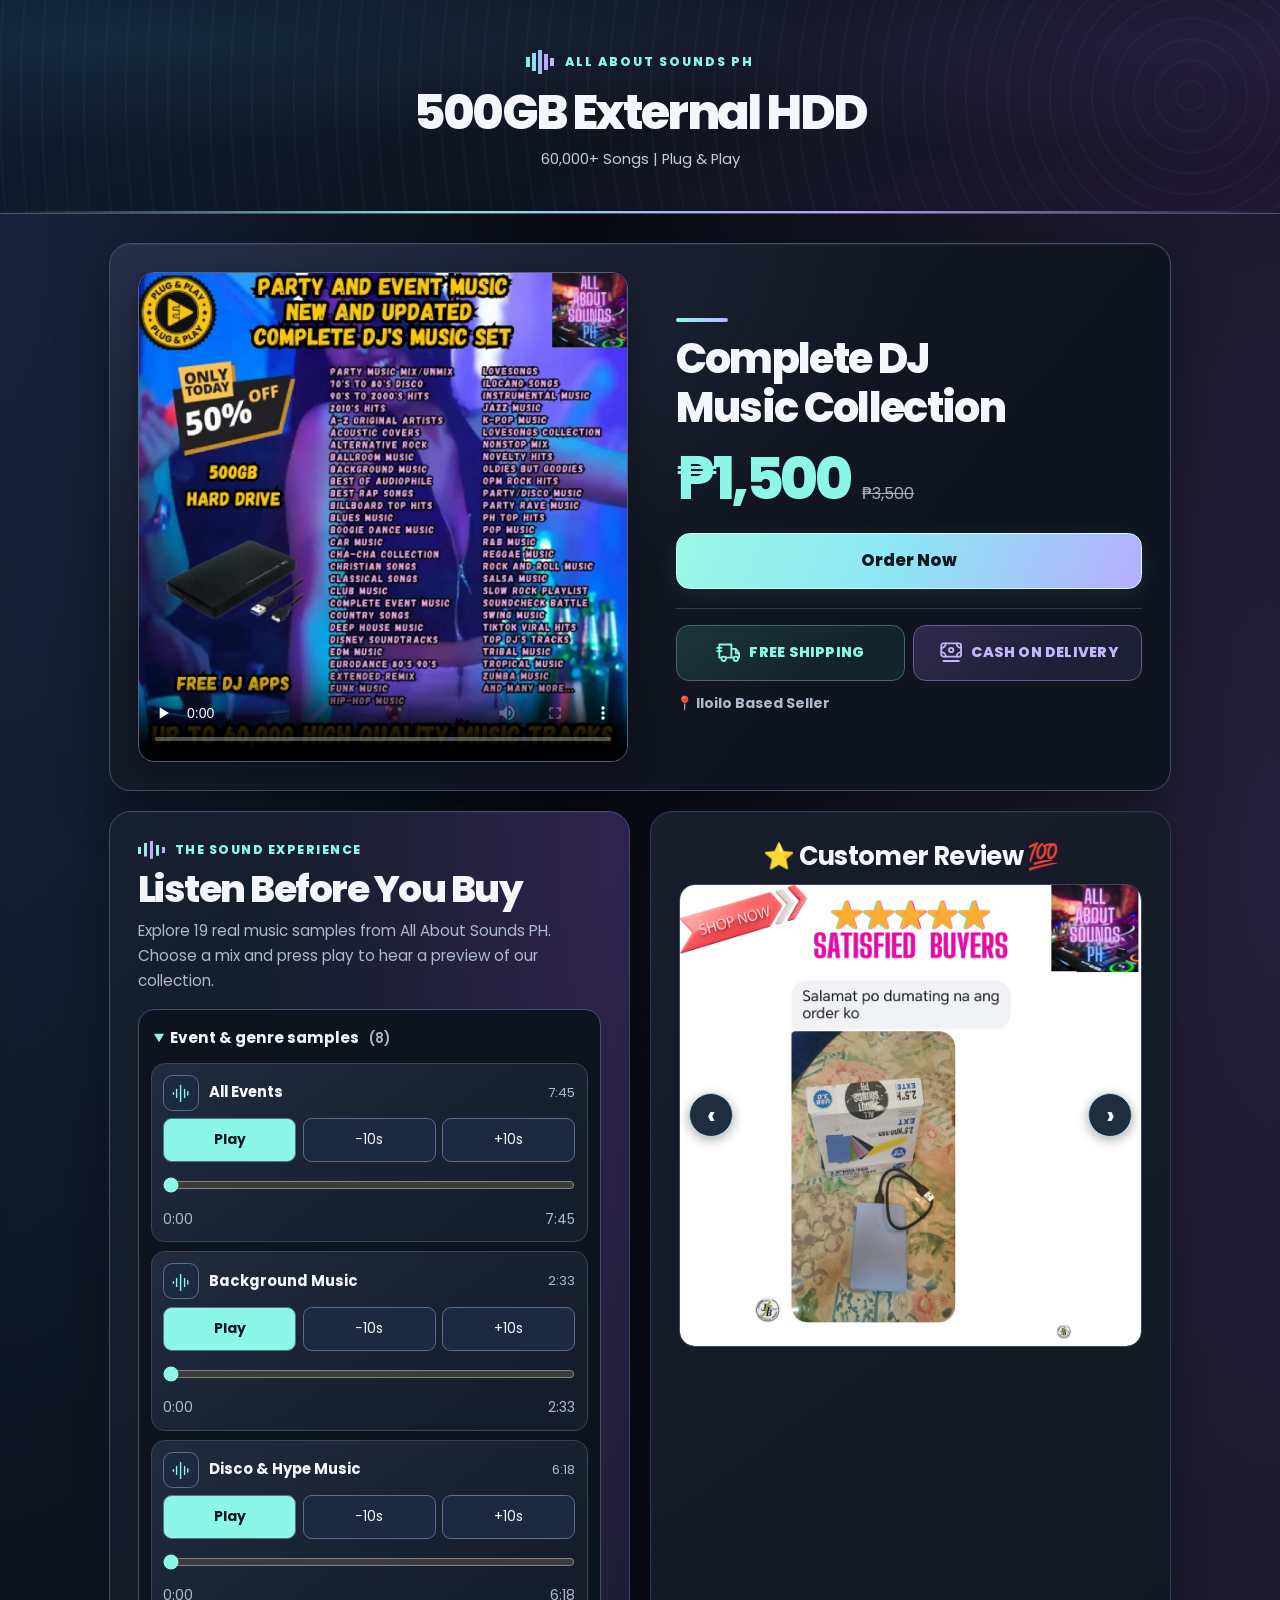
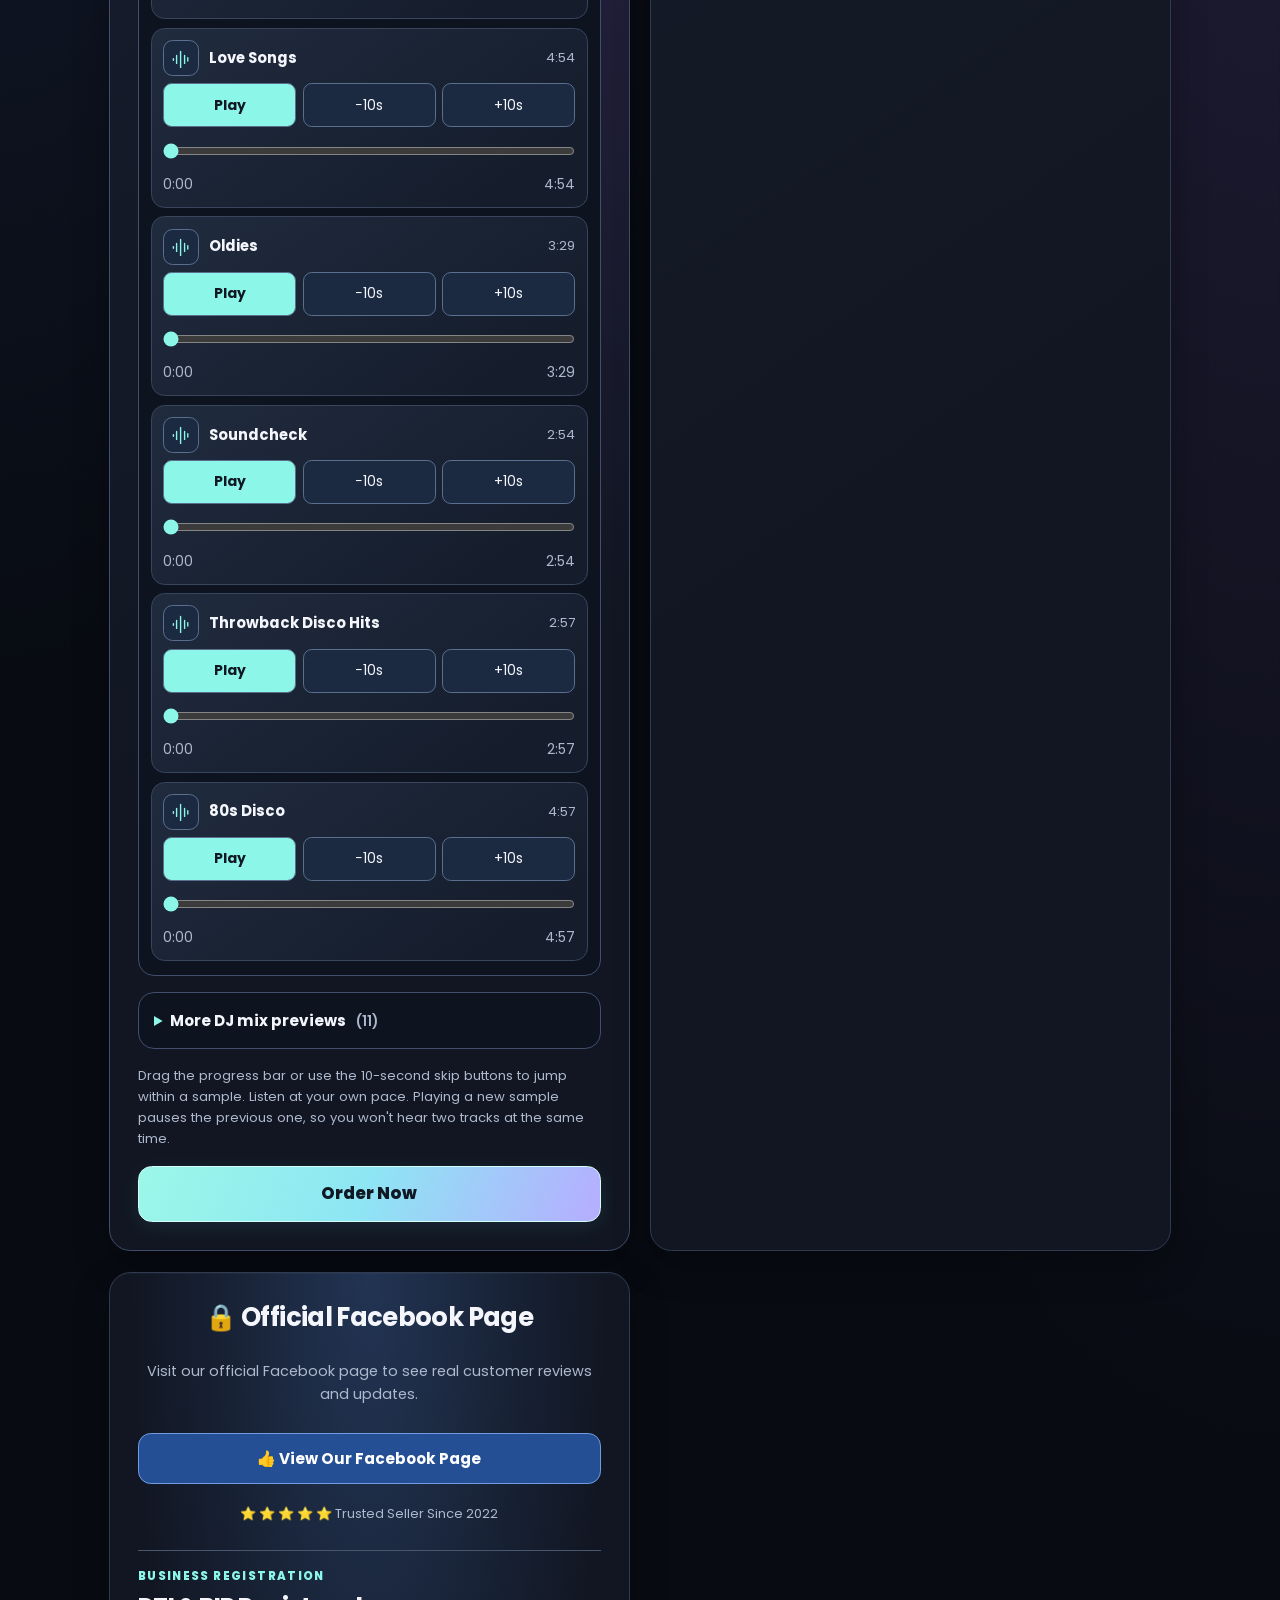
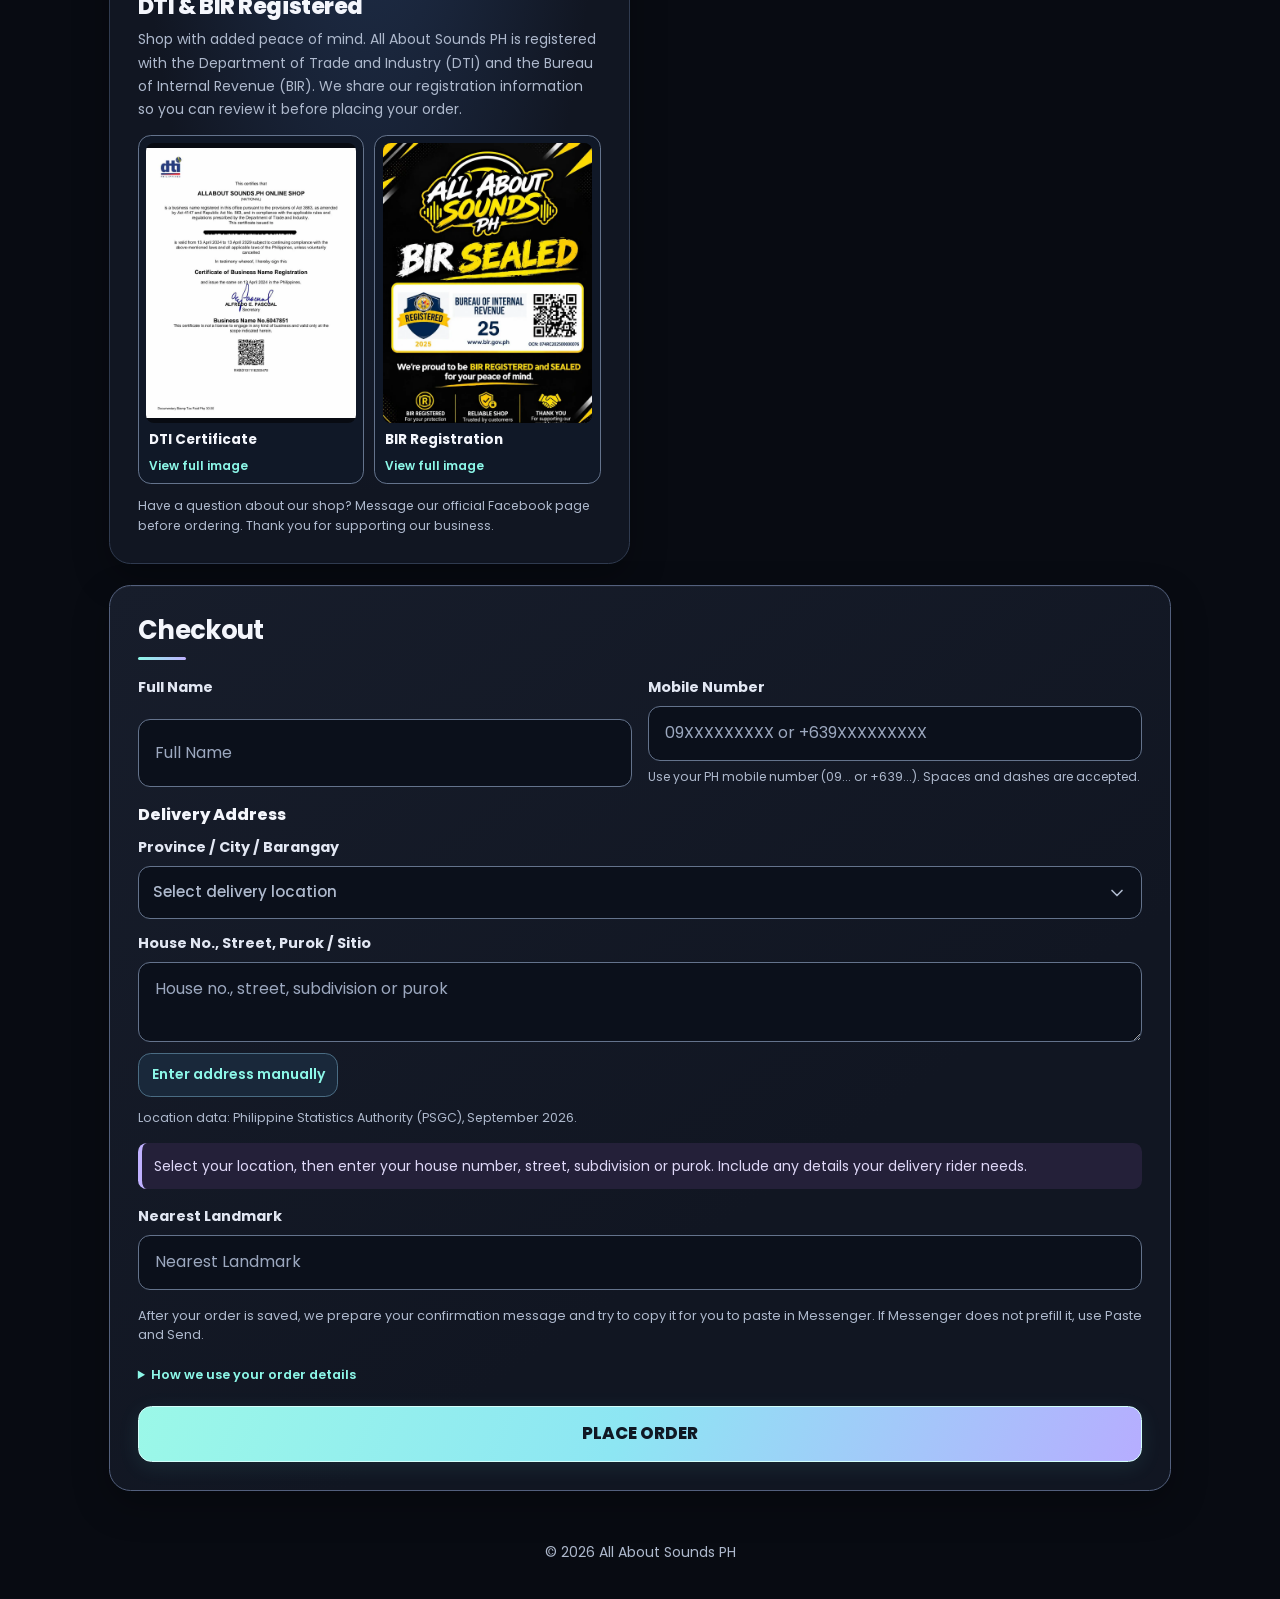
==== commit c77ed24f: "Add reliable copy-and-paste fallback for Messenger confirmation" ====
--- a/index.html
+++ b/index.html
@@ -455,6 +455,11 @@
 .order-attempt a { color: var(--primary); }
 .order-attempt button, #manualMessenger { display: block; min-height: 44px; border-radius: .7rem; font-weight: 700; cursor: pointer; padding: .65rem 1rem; margin-top: .7rem; border: 1px solid #7c8da9; background: #1d3145; color: var(--primary); }
 #manualMessenger { width: 100%; background: var(--button-bg); color: var(--button-ink); border: 0; }
+#thankYouModal>div { max-height: calc(100dvh - 2rem); overflow-y: auto; }
+#confirmationDetails { display: block; width: 100%; min-height: 9rem; resize: vertical; margin-block: .65rem; padding: .65rem; border-radius: .65rem; border: 1px solid #64748b; background: #0f172a; color: var(--ink); font: inherit; font-size: .78rem; line-height: 1.5; text-align: left; }
+#confirmationCopyStatus { min-height: 2rem; color: var(--primary); font-size: .8rem; line-height: 1.5; }
+.confirmation-actions { display: flex; gap: .65rem; align-items: center; justify-content: center; flex-wrap: wrap; margin-top: .55rem; }
+.confirmation-actions button { min-height: 44px; padding: .5rem .7rem; border-radius: .6rem; border: 1px solid #64748b; background: transparent; color: var(--ink); font-size: .78rem; font-weight: 600; cursor: pointer; }
 .phone-help { font-size: .76rem; font-weight: 400; color: var(--muted); }
 .reviews-card h3 { color: var(--ink); }
 .review-slider {
@@ -1048,7 +1053,7 @@
 <div class="address-guide">Select your location, then enter your house number, street, subdivision or purok. Include any details your delivery rider needs.</div>
 <label class="field landmark">Nearest Landmark<input type="text" name="landmark" placeholder="Nearest Landmark" required></label>
 <input type="text" name="website" style="display:none">
-<p class="checkout-privacy-note" data-live-only>After your order is saved, we open our Facebook Messenger conversation with your order details for confirmation.</p>
+<p class="checkout-privacy-note" data-live-only>After your order is saved, we prepare your confirmation message and try to copy it for you to paste in Messenger. If Messenger does not prefill it, use Paste and Send.</p>
 <details class="checkout-disclosure">
   <summary>How we use your order details</summary>
   <p data-live-only>We use your name, phone number, delivery address and landmark to record your order in Google Sheets, arrange delivery and confirm it via Messenger. Meta Pixel measures browsing and checkout activity; Meta settings may also enable matching of customer information. <a href="https://www.facebook.com/allaboutsoundsphmain" target="_blank" rel="noopener noreferrer">Contact us</a> with privacy or order questions.</p>
@@ -1082,10 +1087,16 @@
 <h2 id="thankYouTitle" style="color:#ee4d2d;">🎉 Thank You!</h2>
 <p data-preview-only>Your test order was accepted by the simulated sheet.</p>
 <p data-live-only style="color:#333;">Your order was successfully saved.</p>
-<p data-preview-only style="font-size:13px;color:#555;">Opening the simulated Messenger confirmation...</p>
-<p data-live-only style="font-size:13px;color:#555;">Opening Messenger for order confirmation...</p>
-<p style="font-size:13px;">If it does not open automatically, tap below. Do not submit your order again.</p>
-<button type="button" id="manualMessenger">Open Messenger to Confirm</button>
+<p style="font-size:13px;">Confirm via Messenger. If the message does not appear automatically, press and hold the chat box, choose Paste, then Send.</p>
+<label for="confirmationDetails" class="phone-help">Your ready-to-send order message</label>
+<textarea id="confirmationDetails" readonly rows="7" spellcheck="false" aria-describedby="confirmationCopyStatus"></textarea>
+<p id="confirmationCopyStatus" role="status" aria-live="polite"></p>
+<button type="button" id="manualMessenger">Copy Details &amp; Open Messenger</button>
+<div class="confirmation-actions">
+  <button type="button" id="openMessengerOnly">Open Messenger</button>
+  <button type="button" id="closeConfirmation">Close</button>
+</div>
+<p style="font-size:12px;">Your order is already saved. Do not place it again.</p>
 </div>
 </div>
 
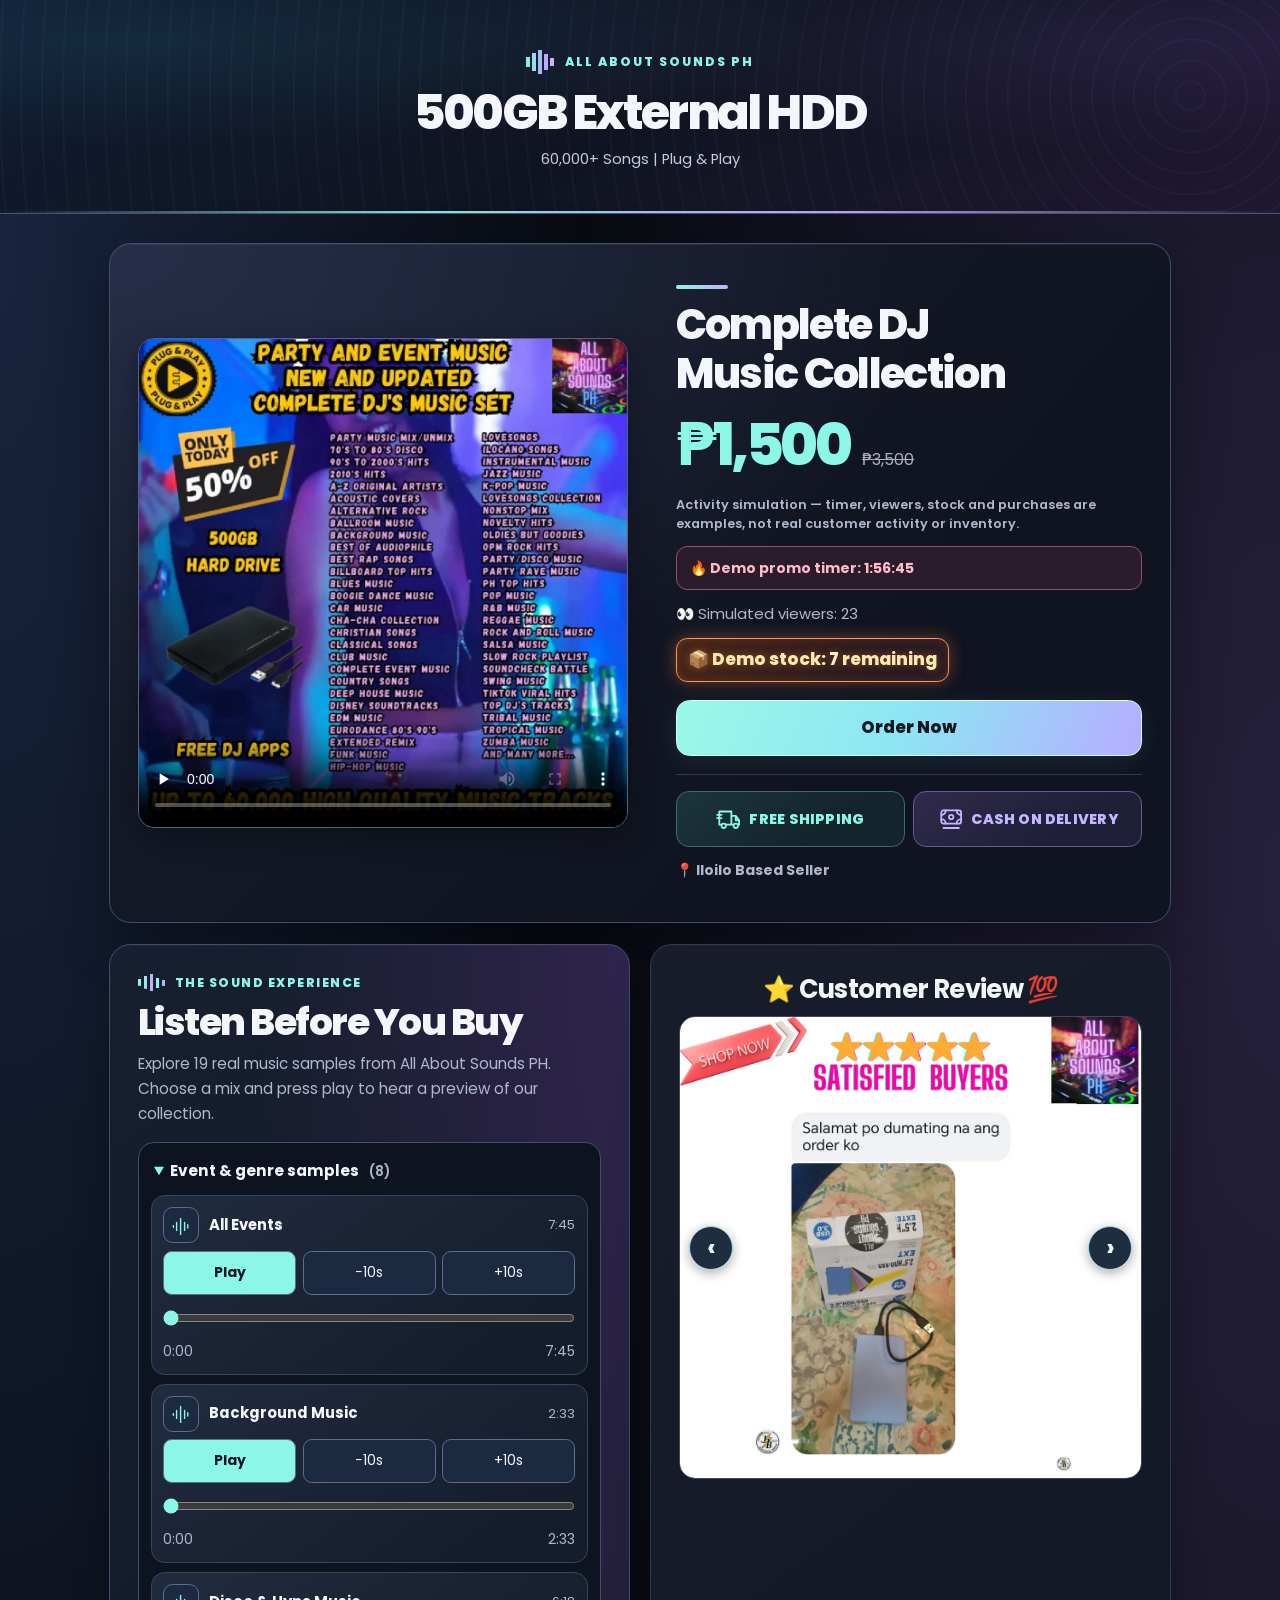
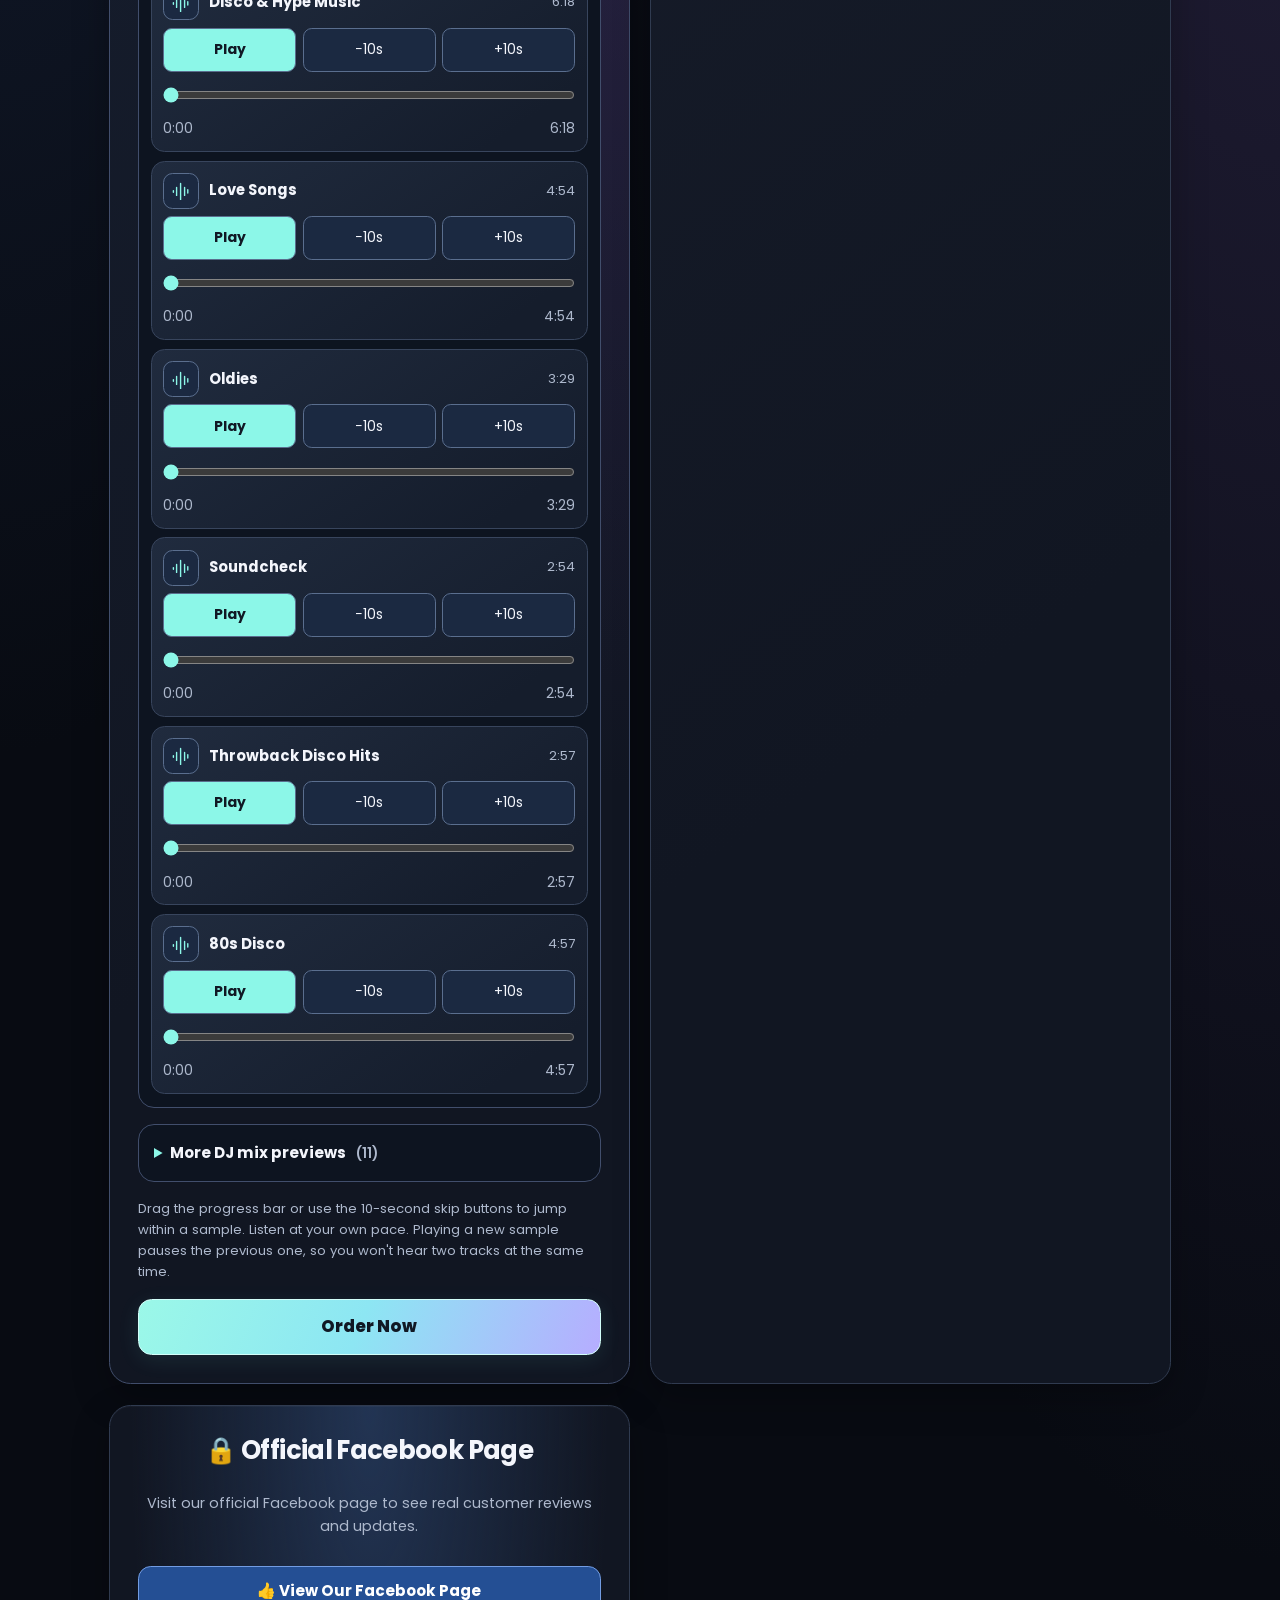
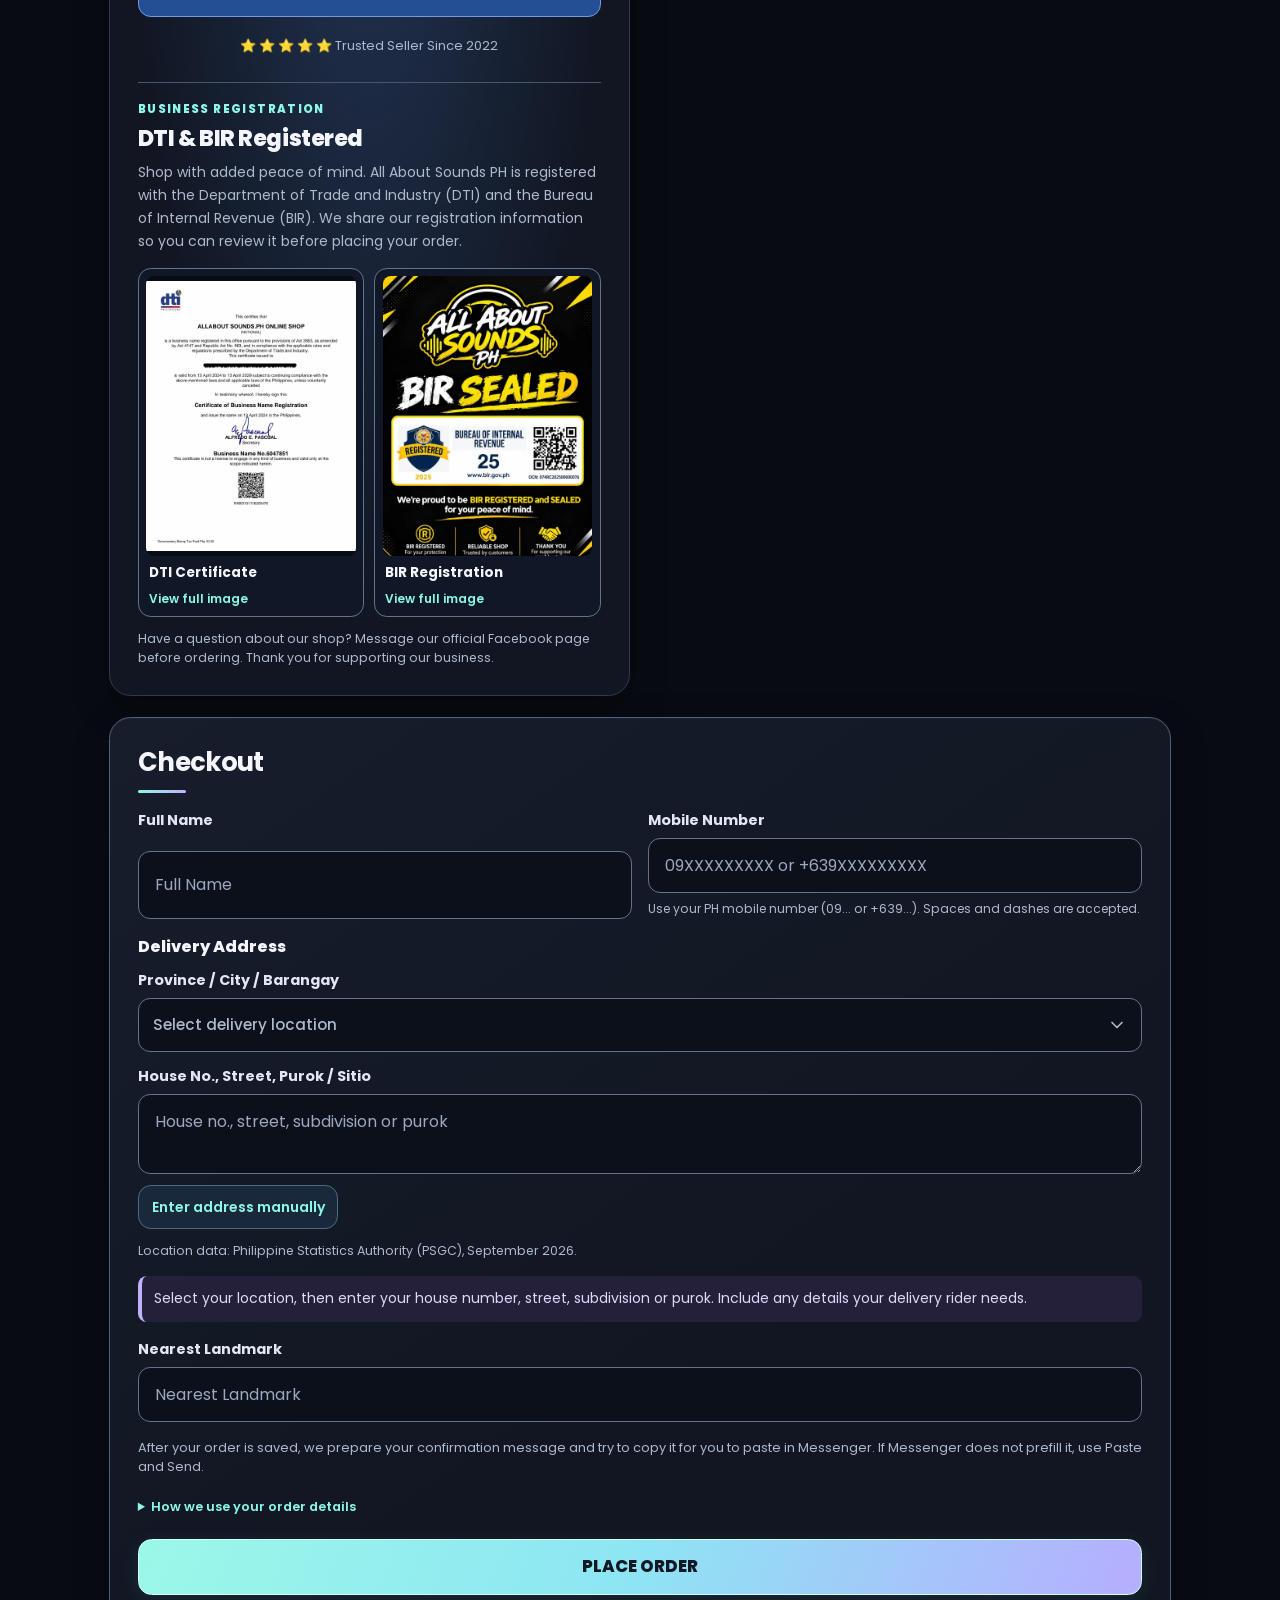
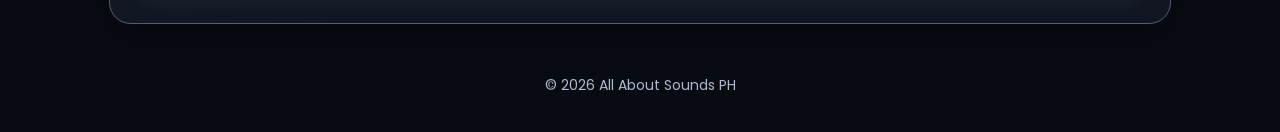
==== commit 744fceb2: "Show clearly labeled activity demo widgets alongside live checkout" ====
--- a/index.html
+++ b/index.html
@@ -613,6 +613,8 @@
   max-inline-size: min(17.5rem, calc(100% - 2rem));
 }
 .social-proof.show { opacity: 1; transform: translateY(0); }
+.activity-demo-note { font-size: .8rem; font-weight: 600; color: var(--muted); line-height: 1.5; }
+body.has-sticky-order .social-proof { bottom: calc(5.25rem + env(safe-area-inset-bottom, 0px)); }
 #thankYouModal { background: #03060cbb !important; padding: 1rem; }
 #thankYouModal>div {
   background: #182132 !important;
@@ -797,9 +799,10 @@
 <div class="product-details">
 <h2>Complete DJ Music Collection</h2>
 <div class="price">₱1,500 <span class="old-price">₱3,500</span></div>
-<p data-preview-only id="countdown" style="color:#ee4d2d;font-weight:700;"></p>
-<div class="viewer-counter" data-preview-only>👀 <span id="viewerCount">23</span> people checking out</div>
-<div class="stock-counter low-stock" data-preview-only><span id="stockPrefix">⚠️ Only</span> <span id="stockCount">7</span> <span id="stockStatus">left — Selling Fast!</span></div>
+<p class="activity-demo-note" role="note">Activity simulation — timer, viewers, stock and purchases are examples, not real customer activity or inventory.</p>
+<p id="countdown" style="color:#ee4d2d;font-weight:700;">🔥 Demo promo timer</p>
+<div class="viewer-counter">👀 Simulated viewers: <span id="viewerCount">23</span></div>
+<div class="stock-counter low-stock"><span id="stockPrefix">📦 Demo stock:</span> <span id="stockCount">7</span> <span id="stockStatus">remaining</span></div>
 <a class="order-now-btn" href="#order-information">Order Now</a>
 <div class="shipping-line" role="group" aria-label="Delivery and payment benefits">
   <div class="shipping-benefit shipping-benefit--shipping">
@@ -1080,7 +1083,7 @@
   <a href="#order-information">ORDER NOW</a>
 </aside>
 
-<div class="social-proof" data-preview-only id="socialProof" role="status" aria-live="polite"></div>
+<div class="social-proof" id="socialProof" role="status" aria-live="polite"></div>
 
 <div id="thankYouModal" role="dialog" aria-modal="true" aria-labelledby="thankYouTitle" style="display:none;position:fixed;top:0;left:0;width:100%;height:100%;background:rgba(0,0,0,0.6);z-index:100000;justify-content:center;align-items:center;">
 <div style="background:#fff;padding:30px;border-radius:18px;text-align:center;max-width:380px;width:90%;animation:popIn 0.3s ease;">
@@ -1133,16 +1136,14 @@
     const seconds = remaining % 60;
 
     document.getElementById("countdown").innerText =
-        `🔥 Promo ends in ${hours}:${minutes < 10 ? '0' : ''}${minutes}:${seconds < 10 ? '0' : ''}${seconds}`;
-}
-
-if (!window.checkoutRuntime.isLive) {
-  setInterval(updateCountdown, 1000);
-  updateCountdown();
-}
-
-/* Viewers */
-if (!window.checkoutRuntime.isLive) {
+        `🔥 Demo promo timer: ${hours}:${minutes < 10 ? '0' : ''}${minutes}:${seconds < 10 ? '0' : ''}${seconds}`;
+}
+
+setInterval(updateCountdown, 1000);
+updateCountdown();
+
+/* Simulated viewer display — never counts or tracks real visitors. */
+{
 let viewers=23;
 setInterval(()=>{
 if(Math.random()<0.7)viewers++;else viewers--;
@@ -1151,14 +1152,13 @@
 },5000);
 }
 
-/* Private preview only — one purchase event drives both the stock and the notification. */
+/* Clearly labeled simulation only — never submits orders or affects inventory. */
 (() => {
-  if (window.checkoutRuntime?.isLive) return;
   const START_STOCK = 7;
   const MIN_STOCK = 3;
-  const PURCHASE_INTERVAL = 15000;
+  const purchaseInterval = () => 10000 + Math.floor(Math.random() * 15001);
   const POPUP_DURATION = 4000;
-  const STORAGE_KEY = "demoPurchaseStateV2";
+  const STORAGE_KEY = "demoPurchaseStateV3-" + (window.checkoutRuntime?.isLive ? "live" : "preview");
   const maxPurchases = START_STOCK - MIN_STOCK;
   const names = ["John D.","Maria S.","Kevin L.","Angela C.","Ryan P.","Michael S.","Richard T.","Anthony M.","Robert D."];
   const cities = ["Manila","Cebu","Davao","Iloilo","Bacolod","Pasay","Caloocan","Baguio","Lipa","Dumaguete","Naga","Zamboanga City","Cagayan de Oro"];
@@ -1186,7 +1186,7 @@
   }
   let state = readState();
   if (!state) {
-    state = {sequence: 0, lastPurchaseAt: 0, nextAt: Date.now() + PURCHASE_INTERVAL};
+    state = {sequence: 0, lastPurchaseAt: 0, nextAt: Date.now() + purchaseInterval()};
     saveState(state);
   }
 
@@ -1195,22 +1195,24 @@
     stockCount.textContent = String(stock);
     const low = stock <= 7;
     stockContainer.classList.toggle("low-stock", low);
-    stockPrefix.textContent = low ? "⚠️ Only" : "📦 Only";
-    stockStatus.textContent = low ? "left — Selling Fast!" : "left in stock";
+    stockPrefix.textContent = "📦 Demo stock:";
+    stockStatus.textContent = "remaining";
   }
   function showPurchase(event) {
     // These are fictional example buyers, clearly marked as simulation data.
     const index = event.sequence - 1;
     const name = names[index % names.length];
     const city = cities[(index * 5) % cities.length];
-    popup.innerHTML = `<strong>Simulated purchase</strong><br>
+    popup.innerHTML = `<strong>Simulated purchase — not a real order</strong><br>
       Demo buyer: ${name} · ${city}<br>
       500GB External HDD · 1 unit<br>
-      <small>Stock: ${START_STOCK - event.sequence} remaining · Just now</small>`;
+      <small>Demo stock: ${START_STOCK - event.sequence} remaining · Just now</small>`;
     popup.classList.add("show");
-    try { sound.play().catch(() => {}); } catch {}
+    if (!window.checkoutRuntime?.isLive) {
+      try { sound.play().catch(() => {}); } catch {}
+    }
     clearTimeout(popupTimer);
-    popupTimer = setTimeout(() => popup.classList.remove("show"), POPUP_DURATION);
+    popupTimer = setTimeout(() => { popup.classList.remove("show"); popup.textContent = ""; }, POPUP_DURATION);
   }
   function applyState(next, notify) {
     if (next.sequence < state.sequence) return;
@@ -1231,7 +1233,7 @@
     if (saved && saved.sequence >= state.sequence) applyState(saved, true);
     const now = Date.now();
     if (document.visibilityState === "hidden" || state.sequence >= maxPurchases || now < state.nextAt) return;
-    const next = {sequence: state.sequence + 1, lastPurchaseAt: now, nextAt: now + PURCHASE_INTERVAL};
+    const next = {sequence: state.sequence + 1, lastPurchaseAt: now, nextAt: now + purchaseInterval()};
     saveState(next);
     applyState(next, true);
   }
@@ -1260,7 +1262,9 @@
   document.addEventListener("visibilitychange", () => {
     if (document.visibilityState === "hidden") {
       clearTimeout(timer);
+      clearTimeout(popupTimer);
       popup.classList.remove("show");
+      popup.textContent = "";
       return;
     }
     const saved = readState();
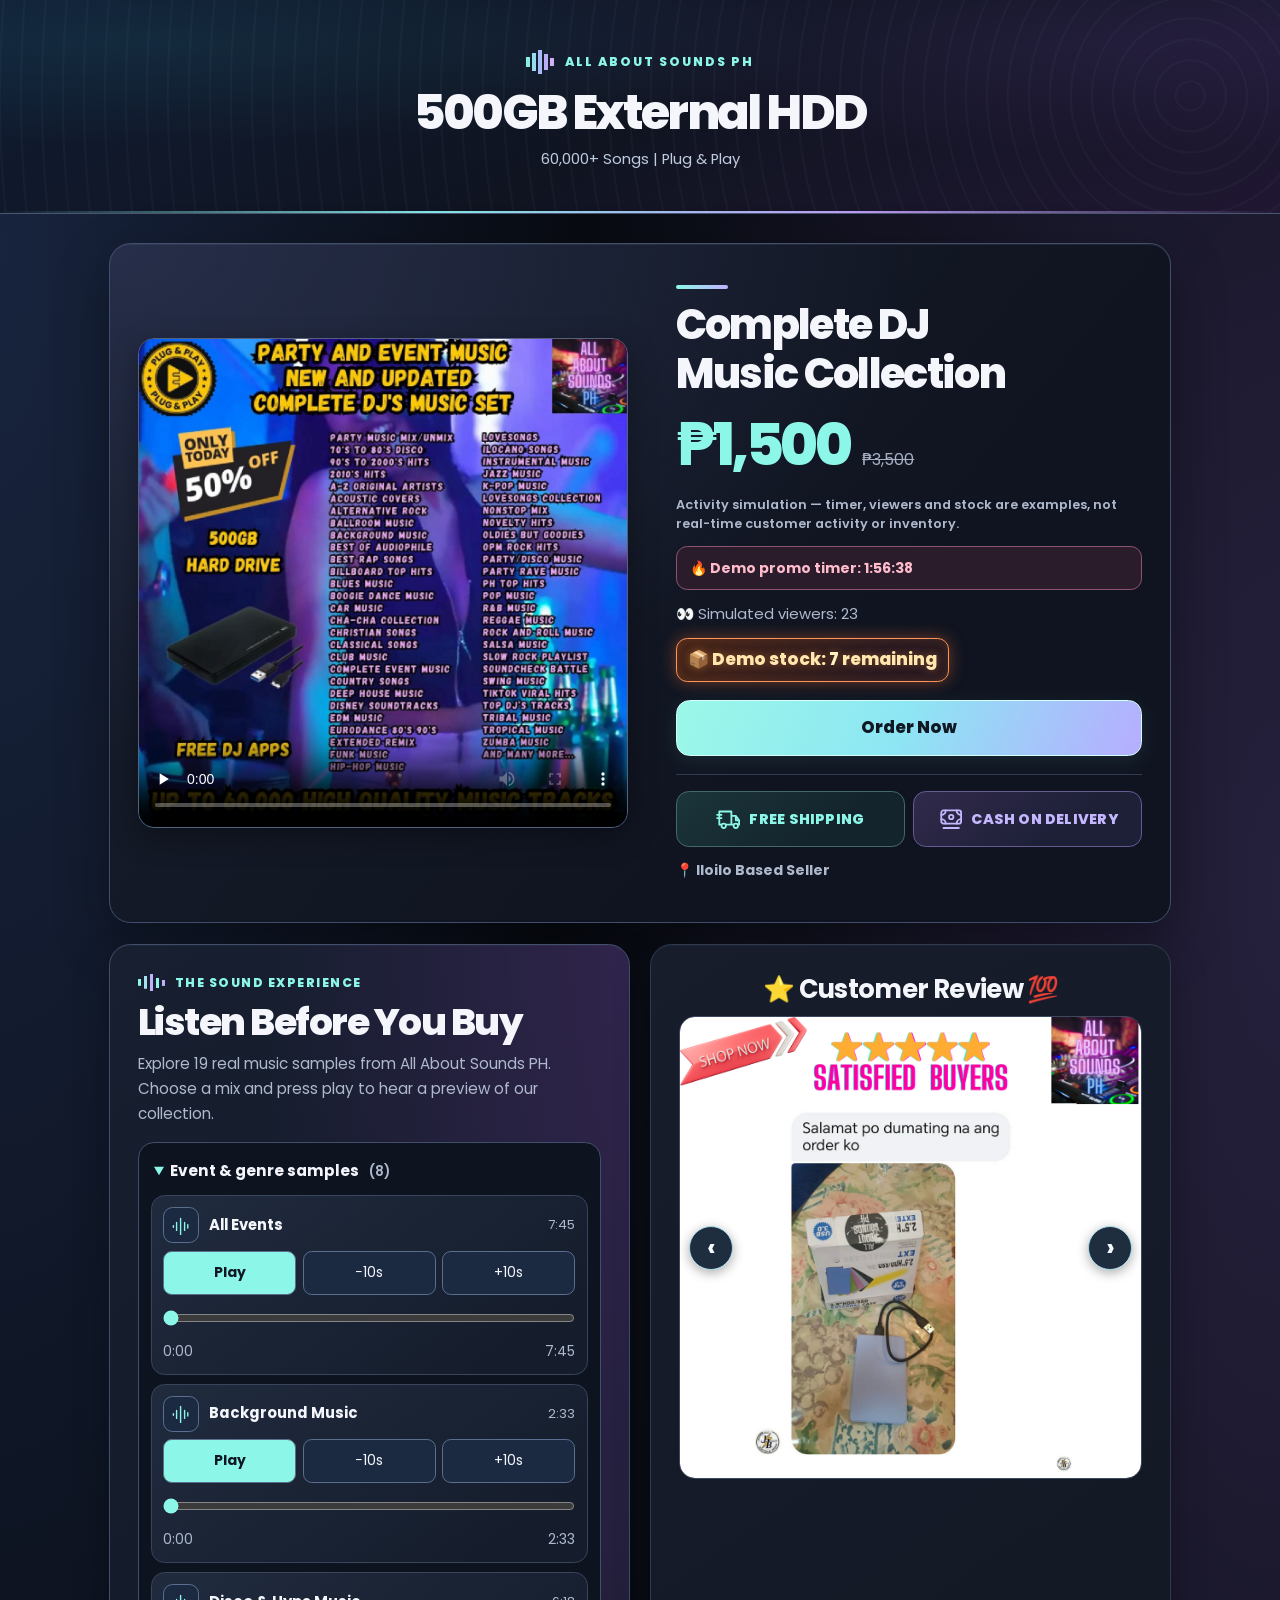
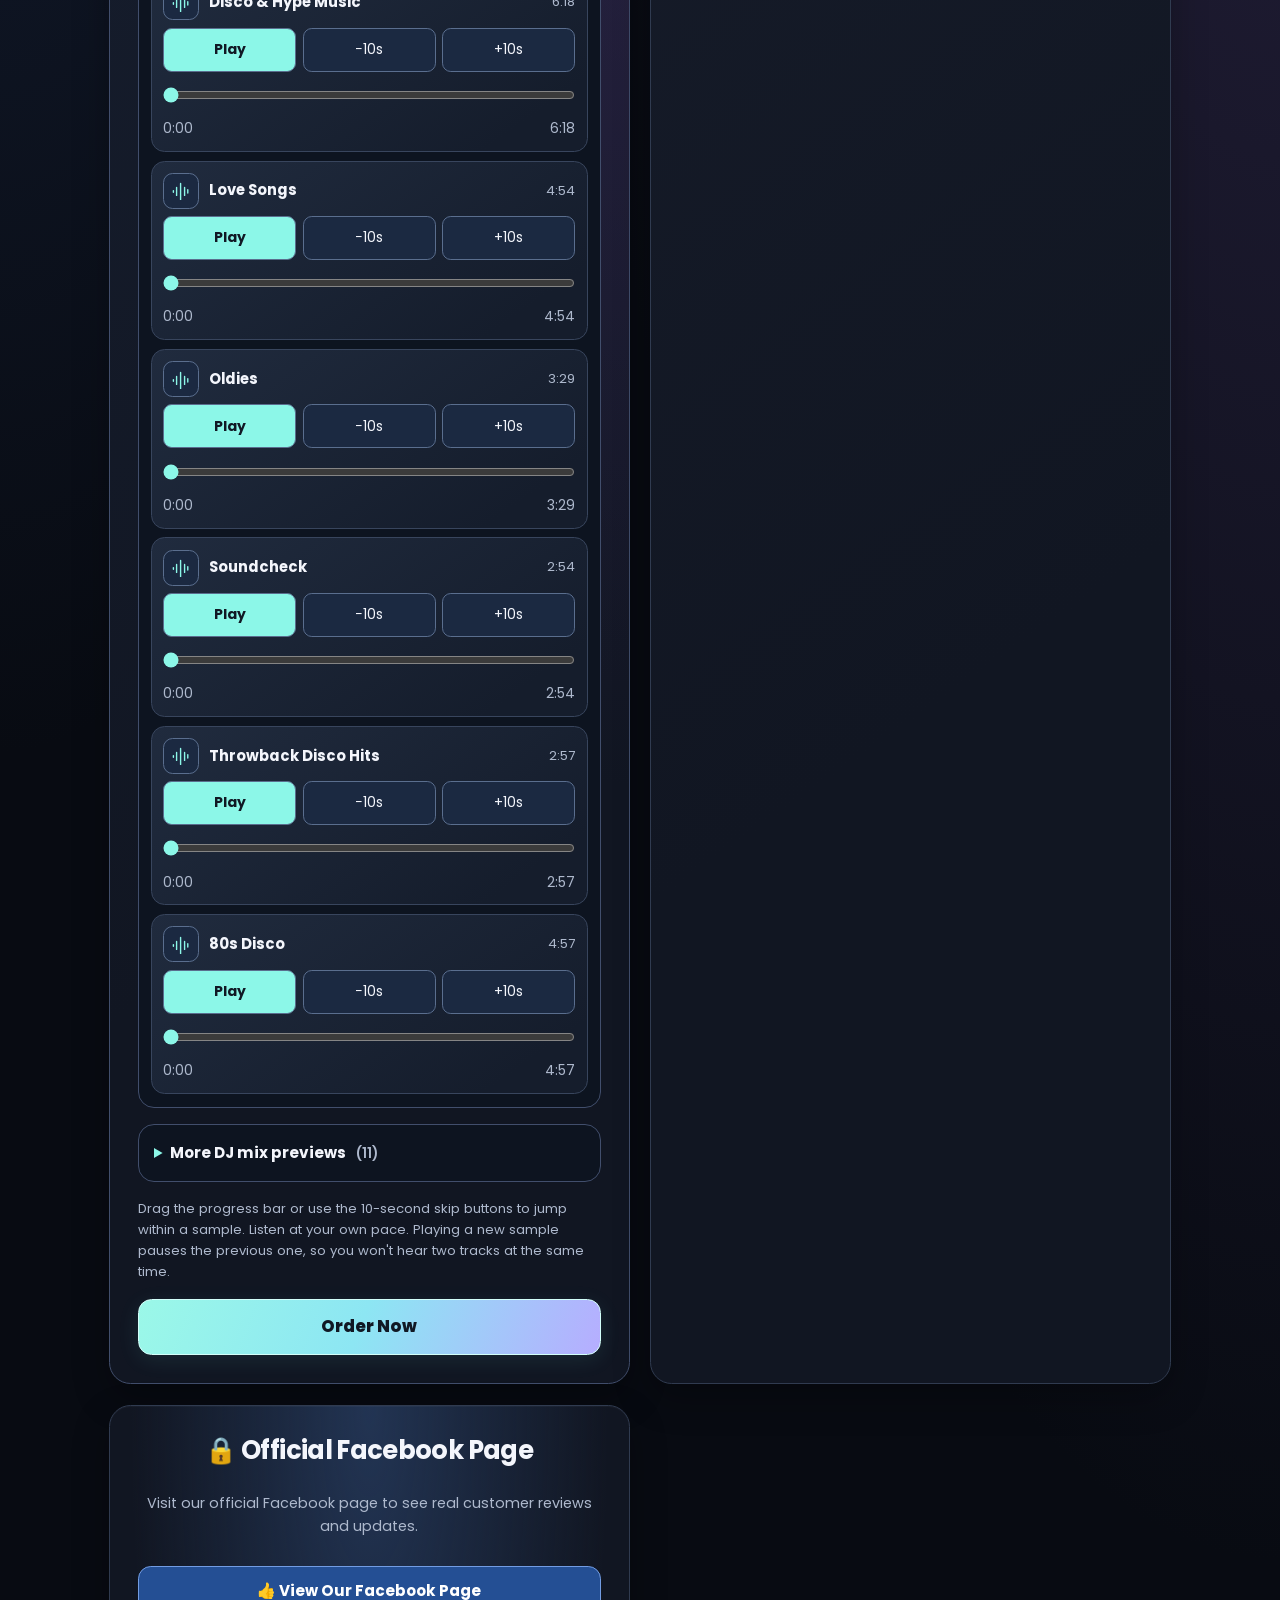
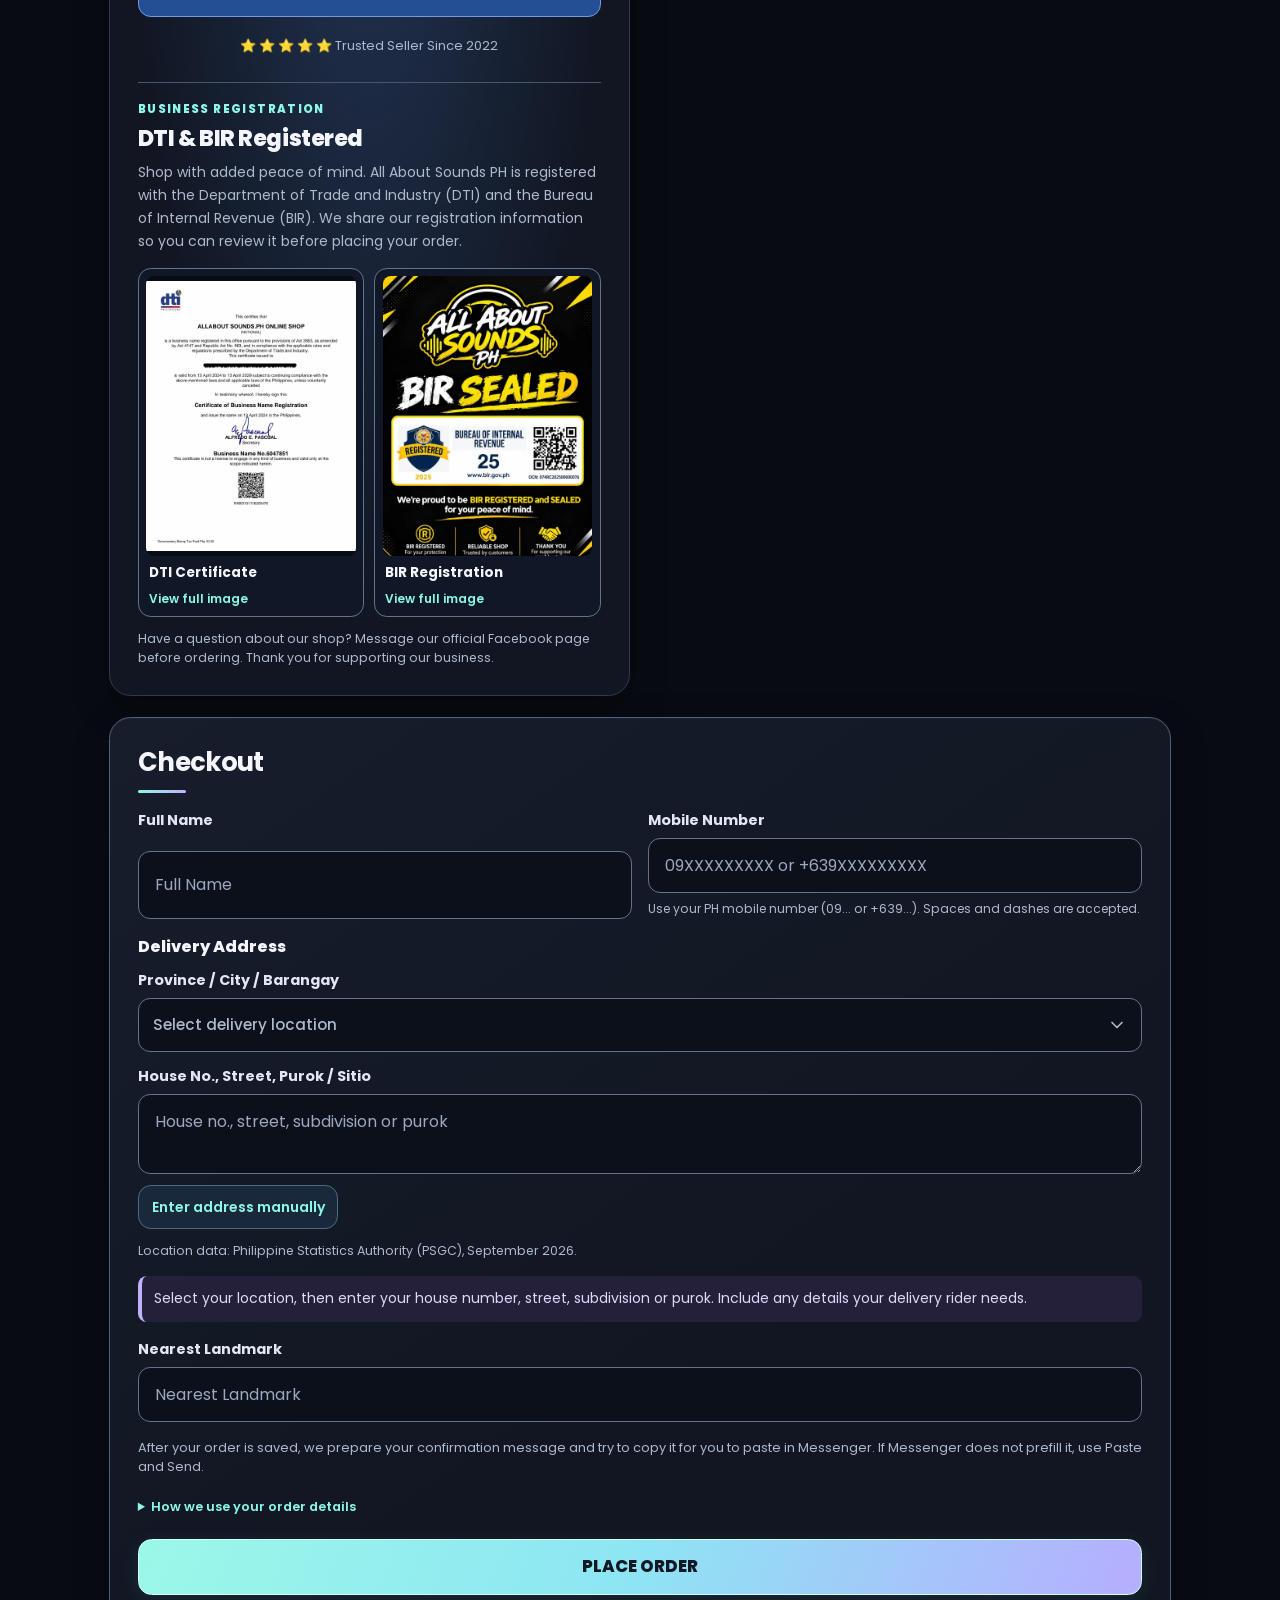
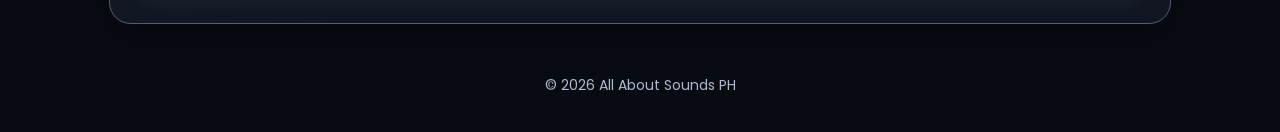
==== commit ef6a166b: "Remove simulated purchase popups and notification logic" ====
--- a/index.html
+++ b/index.html
@@ -594,27 +594,7 @@
 .address-data-status { color: var(--muted); font-size: .875rem; font-weight: 400; }
 .address-data-status:empty { display: none; }
 .address-source { color: var(--muted); font-size: .78rem; font-weight: 400; }
-.social-proof {
-  position: fixed;
-  bottom: 1rem;
-  left: 1rem;
-  background: #1a2436;
-  border: 1px solid #657893;
-  border-radius: .85rem;
-  box-shadow: 0 8px 35px #0007;
-  padding: .85rem 1rem;
-  font-size: .82rem;
-  color: var(--ink);
-  opacity: 0;
-  pointer-events: none;
-  transform: translateY(12px);
-  transition: opacity .24s ease, transform .24s ease;
-  z-index: 9999;
-  max-inline-size: min(17.5rem, calc(100% - 2rem));
-}
-.social-proof.show { opacity: 1; transform: translateY(0); }
 .activity-demo-note { font-size: .8rem; font-weight: 600; color: var(--muted); line-height: 1.5; }
-body.has-sticky-order .social-proof { bottom: calc(5.25rem + env(safe-area-inset-bottom, 0px)); }
 #thankYouModal { background: #03060cbb !important; padding: 1rem; }
 #thankYouModal>div {
   background: #182132 !important;
@@ -636,7 +616,7 @@
 }
 @media (prefers-reduced-motion: no-preference) { html { scroll-behavior: smooth; } }
 @media (prefers-reduced-motion: reduce) {
-  .review-wrapper, .social-proof, button, .fb-check-btn, .order-now-btn { transition: none; }
+  .review-wrapper, button, .fb-check-btn, .order-now-btn { transition: none; }
   #thankYouModal>div { animation: none !important; }
 }
 @media (forced-colors: active) {
@@ -799,7 +779,7 @@
 <div class="product-details">
 <h2>Complete DJ Music Collection</h2>
 <div class="price">₱1,500 <span class="old-price">₱3,500</span></div>
-<p class="activity-demo-note" role="note">Activity simulation — timer, viewers, stock and purchases are examples, not real customer activity or inventory.</p>
+<p class="activity-demo-note" role="note">Activity simulation — timer, viewers and stock are examples, not real-time customer activity or inventory.</p>
 <p id="countdown" style="color:#ee4d2d;font-weight:700;">🔥 Demo promo timer</p>
 <div class="viewer-counter">👀 Simulated viewers: <span id="viewerCount">23</span></div>
 <div class="stock-counter low-stock"><span id="stockPrefix">📦 Demo stock:</span> <span id="stockCount">7</span> <span id="stockStatus">remaining</span></div>
@@ -1071,10 +1051,6 @@
 </form>
 </div>
 
-<audio id="notifSound" data-preview-only preload="none">
-<source src="https://assets.mixkit.co/sfx/preview/mixkit-positive-interface-beep-221.mp3">
-</audio>
-
 </div>
 
 <footer>© 2026 All About Sounds PH</footer>
@@ -1082,8 +1058,6 @@
   <div><span>500GB HDD · COD</span><strong>₱1,500</strong></div>
   <a href="#order-information">ORDER NOW</a>
 </aside>
-
-<div class="social-proof" id="socialProof" role="status" aria-live="polite"></div>
 
 <div id="thankYouModal" role="dialog" aria-modal="true" aria-labelledby="thankYouTitle" style="display:none;position:fixed;top:0;left:0;width:100%;height:100%;background:rgba(0,0,0,0.6);z-index:100000;justify-content:center;align-items:center;">
 <div style="background:#fff;padding:30px;border-radius:18px;text-align:center;max-width:380px;width:90%;animation:popIn 0.3s ease;">
@@ -1152,32 +1126,25 @@
 },5000);
 }
 
-/* Clearly labeled simulation only — never submits orders or affects inventory. */
+/* Demo stock display — never submits orders or affects inventory. */
 (() => {
   const START_STOCK = 7;
   const MIN_STOCK = 3;
-  const purchaseInterval = () => 10000 + Math.floor(Math.random() * 15001);
-  const POPUP_DURATION = 4000;
+  const stockInterval = () => 10000 + Math.floor(Math.random() * 15001);
   const STORAGE_KEY = "demoPurchaseStateV3-" + (window.checkoutRuntime?.isLive ? "live" : "preview");
-  const maxPurchases = START_STOCK - MIN_STOCK;
-  const names = ["John D.","Maria S.","Kevin L.","Angela C.","Ryan P.","Michael S.","Richard T.","Anthony M.","Robert D."];
-  const cities = ["Manila","Cebu","Davao","Iloilo","Bacolod","Pasay","Caloocan","Baguio","Lipa","Dumaguete","Naga","Zamboanga City","Cagayan de Oro"];
+  const maxDecrements = START_STOCK - MIN_STOCK;
   const stockContainer = document.querySelector(".stock-counter");
   const stockPrefix = document.getElementById("stockPrefix");
   const stockCount = document.getElementById("stockCount");
   const stockStatus = document.getElementById("stockStatus");
-  const popup = document.getElementById("socialProof");
-  const sound = document.getElementById("notifSound");
   let timer;
-  let popupTimer;
   let inFlight = false;
 
   function readState() {
     try {
       const saved = JSON.parse(localStorage.getItem(STORAGE_KEY));
       if (saved && Number.isInteger(saved.sequence) && saved.sequence >= 0 &&
-          saved.sequence <= maxPurchases && Number.isFinite(saved.nextAt) &&
-          Number.isFinite(saved.lastPurchaseAt)) return saved;
+          saved.sequence <= maxDecrements && Number.isFinite(saved.nextAt)) return saved;
     } catch {}
     return null;
   }
@@ -1186,7 +1153,7 @@
   }
   let state = readState();
   if (!state) {
-    state = {sequence: 0, lastPurchaseAt: 0, nextAt: Date.now() + purchaseInterval()};
+    state = {sequence: 0, nextAt: Date.now() + stockInterval()};
     saveState(state);
   }
 
@@ -1198,44 +1165,25 @@
     stockPrefix.textContent = "📦 Demo stock:";
     stockStatus.textContent = "remaining";
   }
-  function showPurchase(event) {
-    // These are fictional example buyers, clearly marked as simulation data.
-    const index = event.sequence - 1;
-    const name = names[index % names.length];
-    const city = cities[(index * 5) % cities.length];
-    popup.innerHTML = `<strong>Simulated purchase — not a real order</strong><br>
-      Demo buyer: ${name} · ${city}<br>
-      500GB External HDD · 1 unit<br>
-      <small>Demo stock: ${START_STOCK - event.sequence} remaining · Just now</small>`;
-    popup.classList.add("show");
-    if (!window.checkoutRuntime?.isLive) {
-      try { sound.play().catch(() => {}); } catch {}
-    }
-    clearTimeout(popupTimer);
-    popupTimer = setTimeout(() => { popup.classList.remove("show"); popup.textContent = ""; }, POPUP_DURATION);
-  }
-  function applyState(next, notify) {
+  function applyState(next) {
     if (next.sequence < state.sequence) return;
-    const newPurchase = next.sequence > state.sequence;
     state = next;
     renderStock();
-    if (newPurchase && notify && document.visibilityState !== "hidden" &&
-        Date.now() - next.lastPurchaseAt < POPUP_DURATION) showPurchase(next);
   }
   function schedule() {
     clearTimeout(timer);
-    if (state.sequence >= maxPurchases || document.visibilityState === "hidden") return;
+    if (state.sequence >= maxDecrements || document.visibilityState === "hidden") return;
     timer = setTimeout(tick, Math.max(0, state.nextAt - Date.now()));
   }
-  function commitPurchase() {
+  function advanceDemoStock() {
     // Re-read immediately before updating to avoid two tabs consuming separate units.
     const saved = readState();
-    if (saved && saved.sequence >= state.sequence) applyState(saved, true);
+    if (saved && saved.sequence >= state.sequence) applyState(saved);
     const now = Date.now();
-    if (document.visibilityState === "hidden" || state.sequence >= maxPurchases || now < state.nextAt) return;
-    const next = {sequence: state.sequence + 1, lastPurchaseAt: now, nextAt: now + purchaseInterval()};
+    if (document.visibilityState === "hidden" || state.sequence >= maxDecrements || now < state.nextAt) return;
+    const next = {sequence: state.sequence + 1, nextAt: now + stockInterval()};
     saveState(next);
-    applyState(next, true);
+    applyState(next);
   }
   async function tick() {
     if (inFlight) return;
@@ -1243,10 +1191,10 @@
     try {
       // Where available, serialize simultaneous timers across same-origin tabs.
       if (navigator.locks && typeof navigator.locks.request === "function") {
-        try { await navigator.locks.request(STORAGE_KEY, commitPurchase); }
-        catch { commitPurchase(); }
+        try { await navigator.locks.request(STORAGE_KEY, advanceDemoStock); }
+        catch { advanceDemoStock(); }
       } else {
-        commitPurchase();
+        advanceDemoStock();
       }
     } finally {
       inFlight = false;
@@ -1256,19 +1204,16 @@
   window.addEventListener("storage", event => {
     if (event.key !== STORAGE_KEY) return;
     const saved = readState();
-    if (saved) applyState(saved, true);
+    if (saved) applyState(saved);
     schedule();
   });
   document.addEventListener("visibilitychange", () => {
     if (document.visibilityState === "hidden") {
       clearTimeout(timer);
-      clearTimeout(popupTimer);
-      popup.classList.remove("show");
-      popup.textContent = "";
       return;
     }
     const saved = readState();
-    if (saved) applyState(saved, true);
+    if (saved) applyState(saved);
     schedule();
   });
   renderStock();
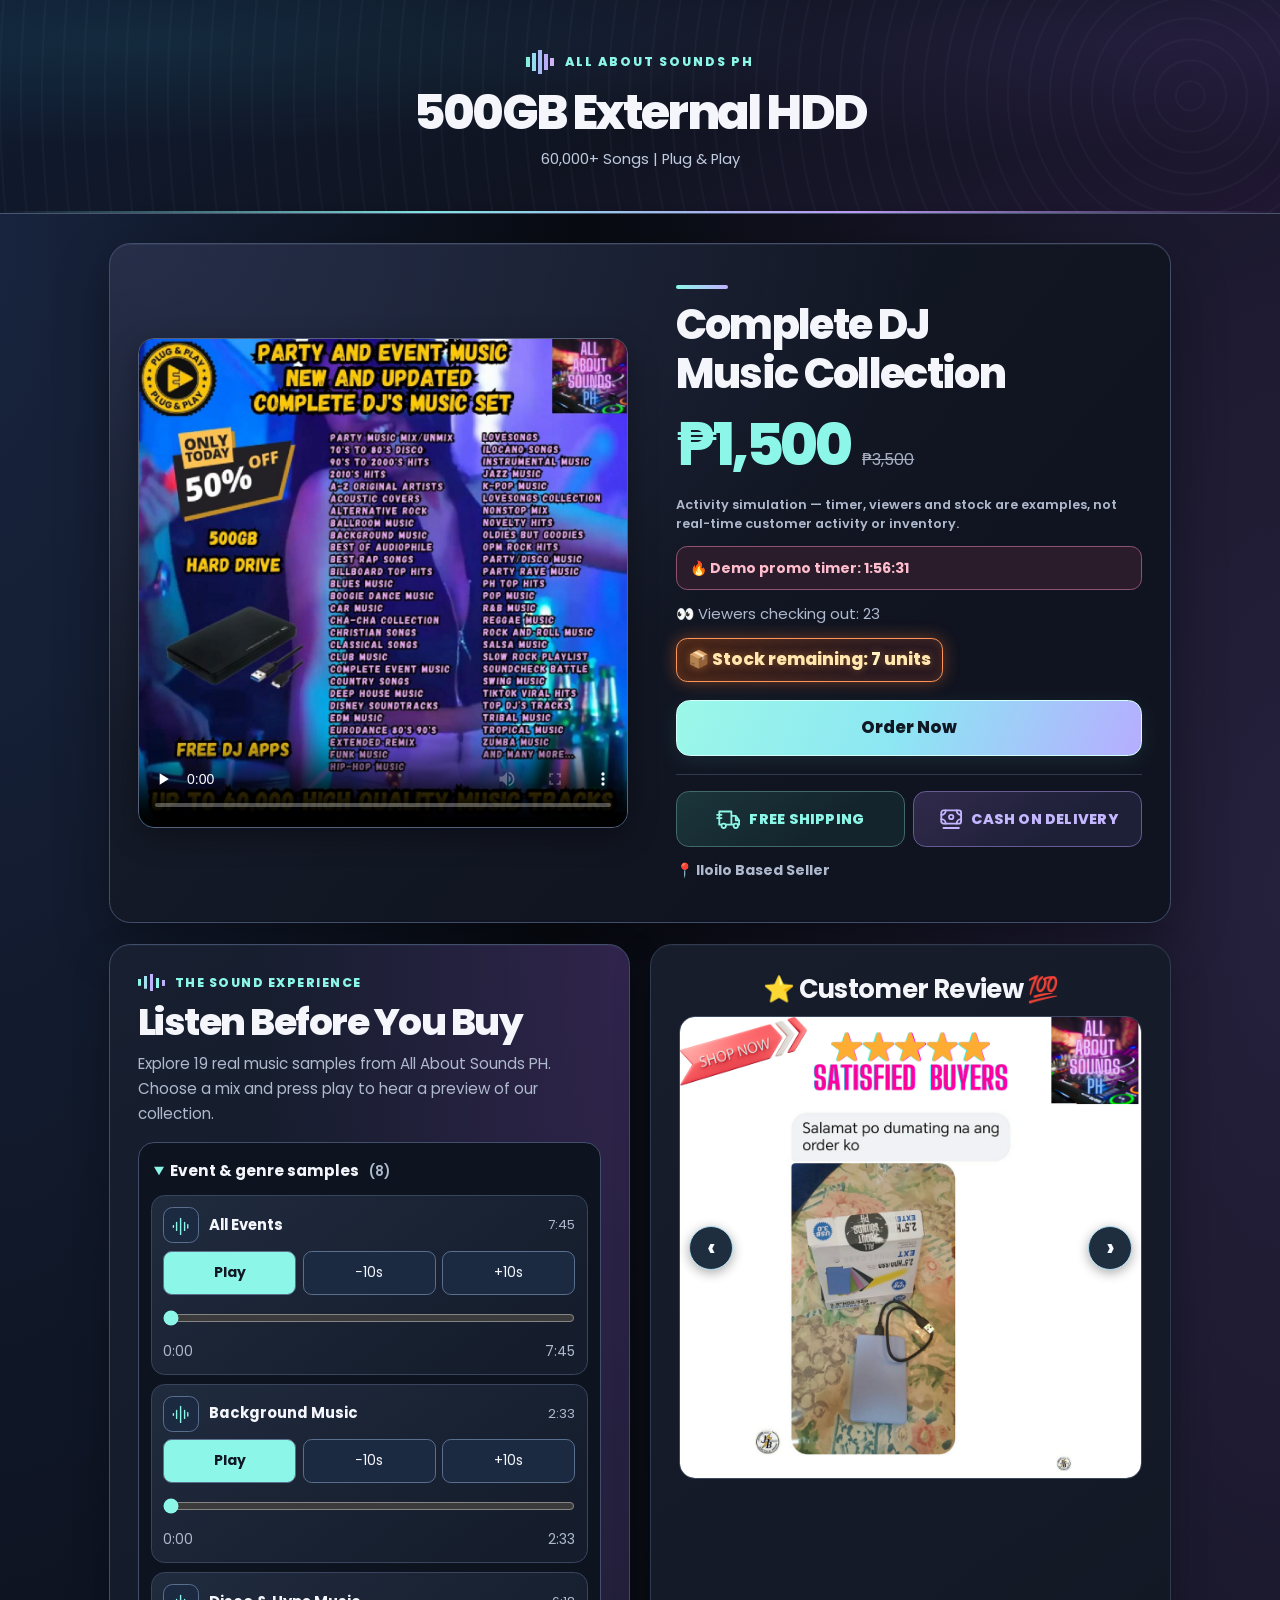
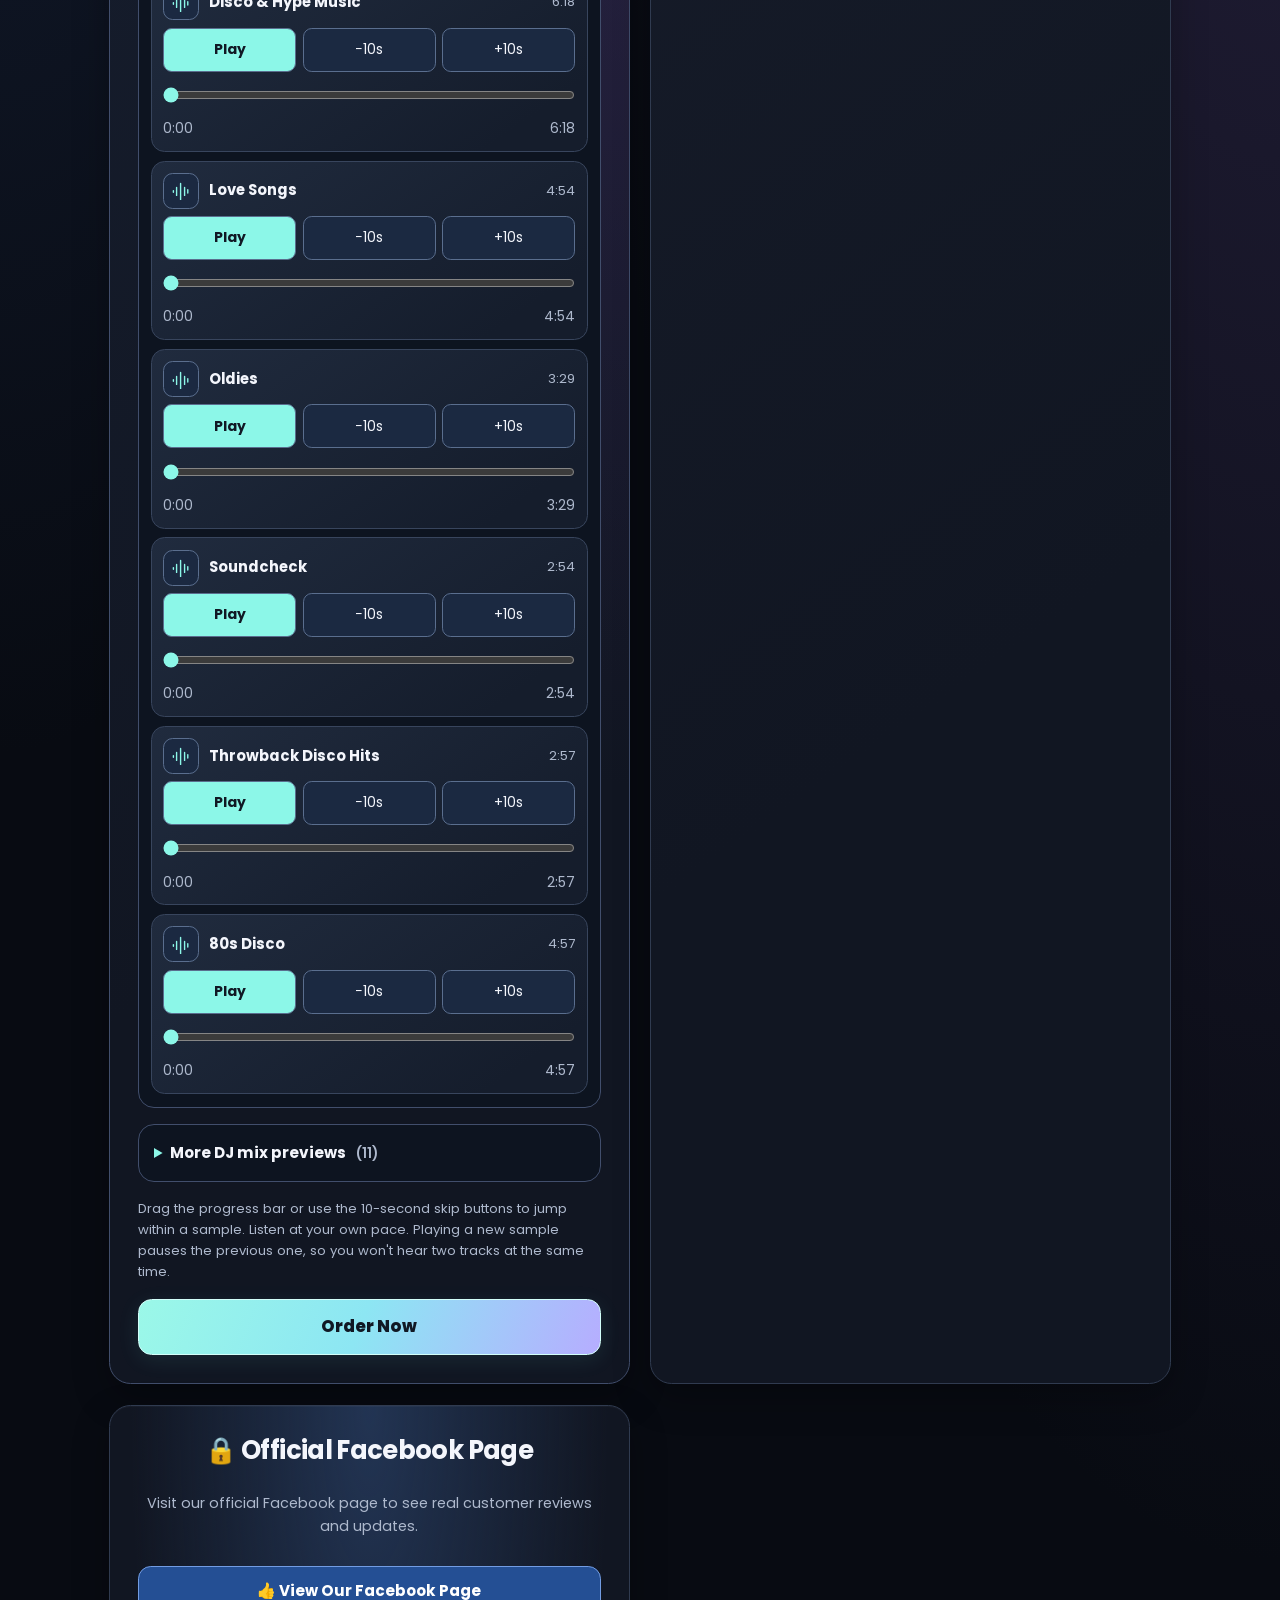
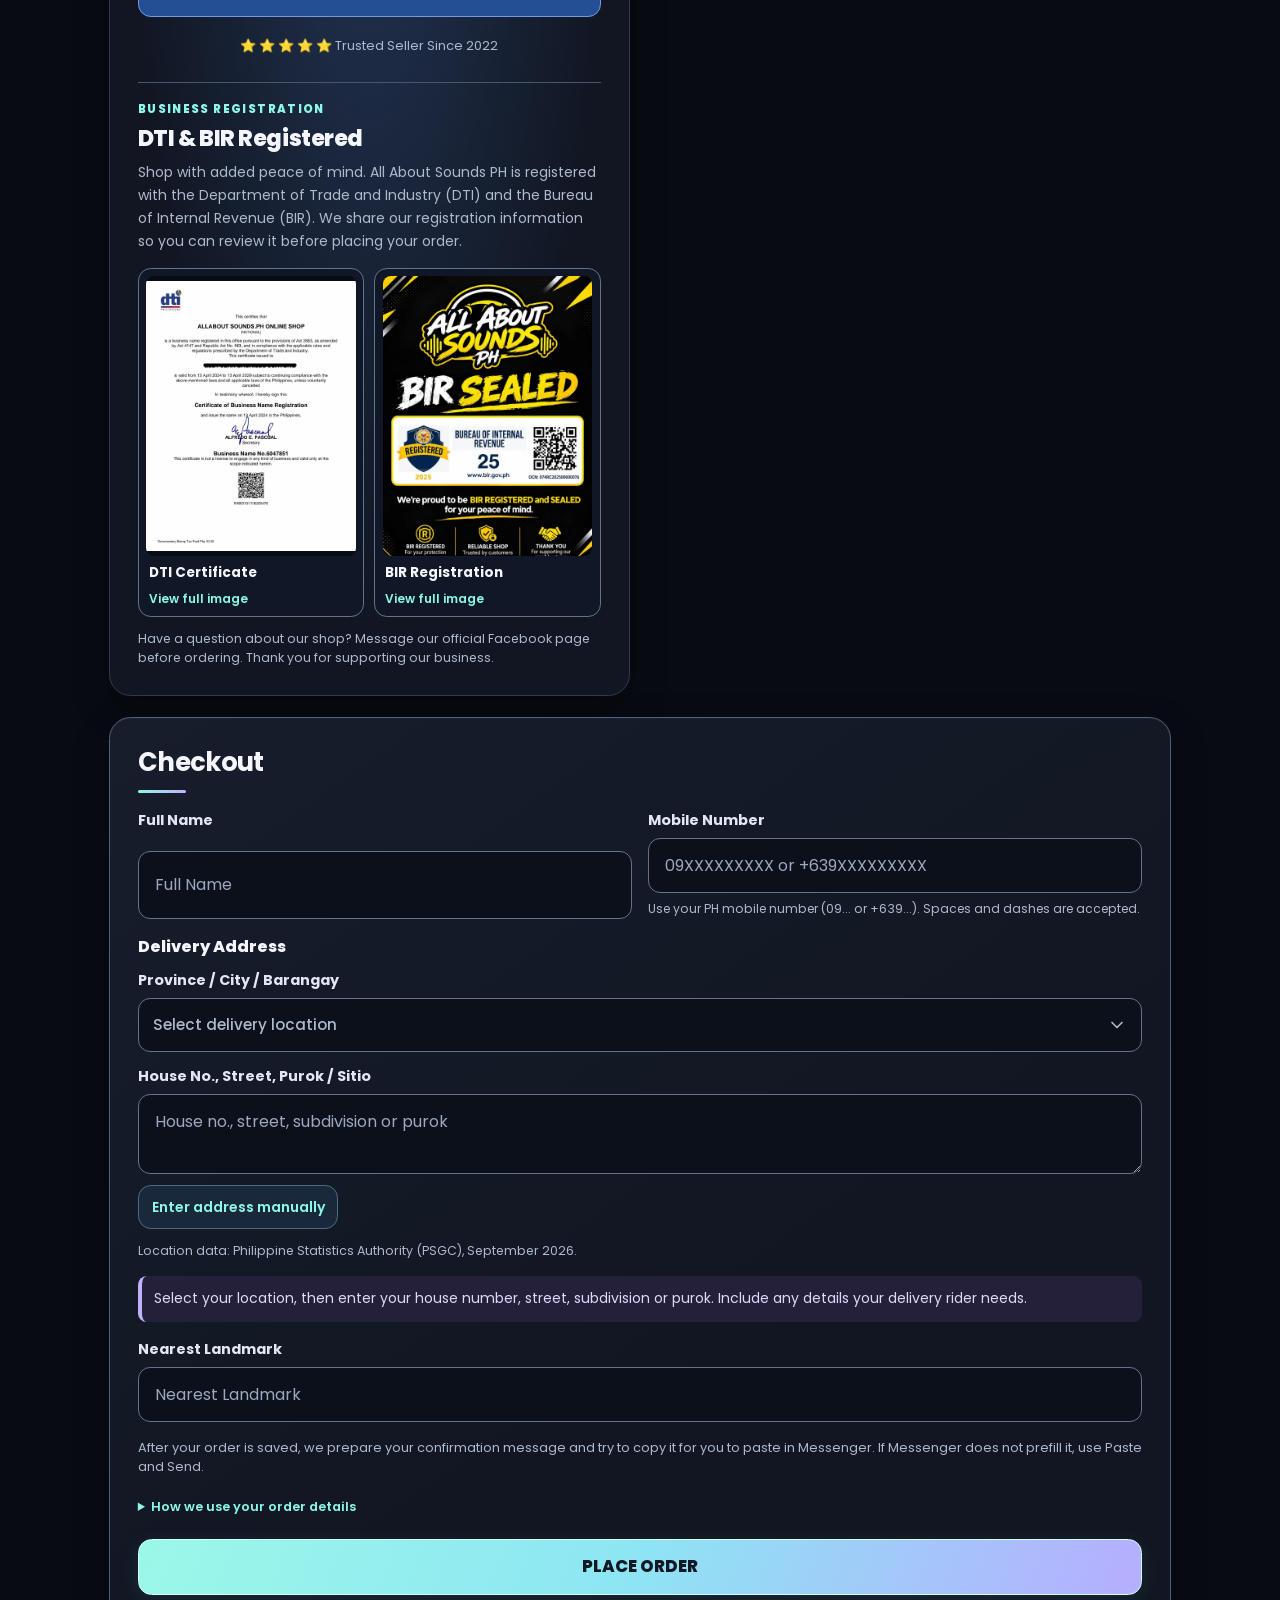
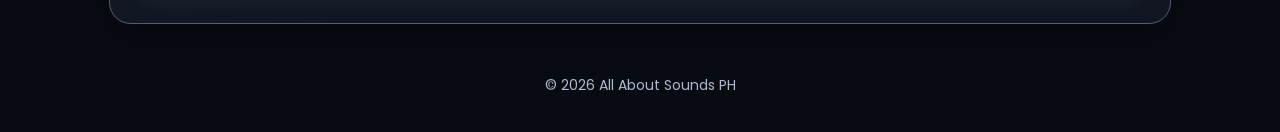
==== commit bd79454f: "Update viewer and stock display labels" ====
--- a/index.html
+++ b/index.html
@@ -781,8 +781,8 @@
 <div class="price">₱1,500 <span class="old-price">₱3,500</span></div>
 <p class="activity-demo-note" role="note">Activity simulation — timer, viewers and stock are examples, not real-time customer activity or inventory.</p>
 <p id="countdown" style="color:#ee4d2d;font-weight:700;">🔥 Demo promo timer</p>
-<div class="viewer-counter">👀 Simulated viewers: <span id="viewerCount">23</span></div>
-<div class="stock-counter low-stock"><span id="stockPrefix">📦 Demo stock:</span> <span id="stockCount">7</span> <span id="stockStatus">remaining</span></div>
+<div class="viewer-counter">👀 Viewers checking out: <span id="viewerCount">23</span></div>
+<div class="stock-counter low-stock"><span id="stockPrefix">📦 Stock remaining:</span> <span id="stockCount">7</span> <span id="stockStatus">units</span></div>
 <a class="order-now-btn" href="#order-information">Order Now</a>
 <div class="shipping-line" role="group" aria-label="Delivery and payment benefits">
   <div class="shipping-benefit shipping-benefit--shipping">
@@ -1162,8 +1162,8 @@
     stockCount.textContent = String(stock);
     const low = stock <= 7;
     stockContainer.classList.toggle("low-stock", low);
-    stockPrefix.textContent = "📦 Demo stock:";
-    stockStatus.textContent = "remaining";
+    stockPrefix.textContent = "📦 Stock remaining:";
+    stockStatus.textContent = "units";
   }
   function applyState(next) {
     if (next.sequence < state.sequence) return;
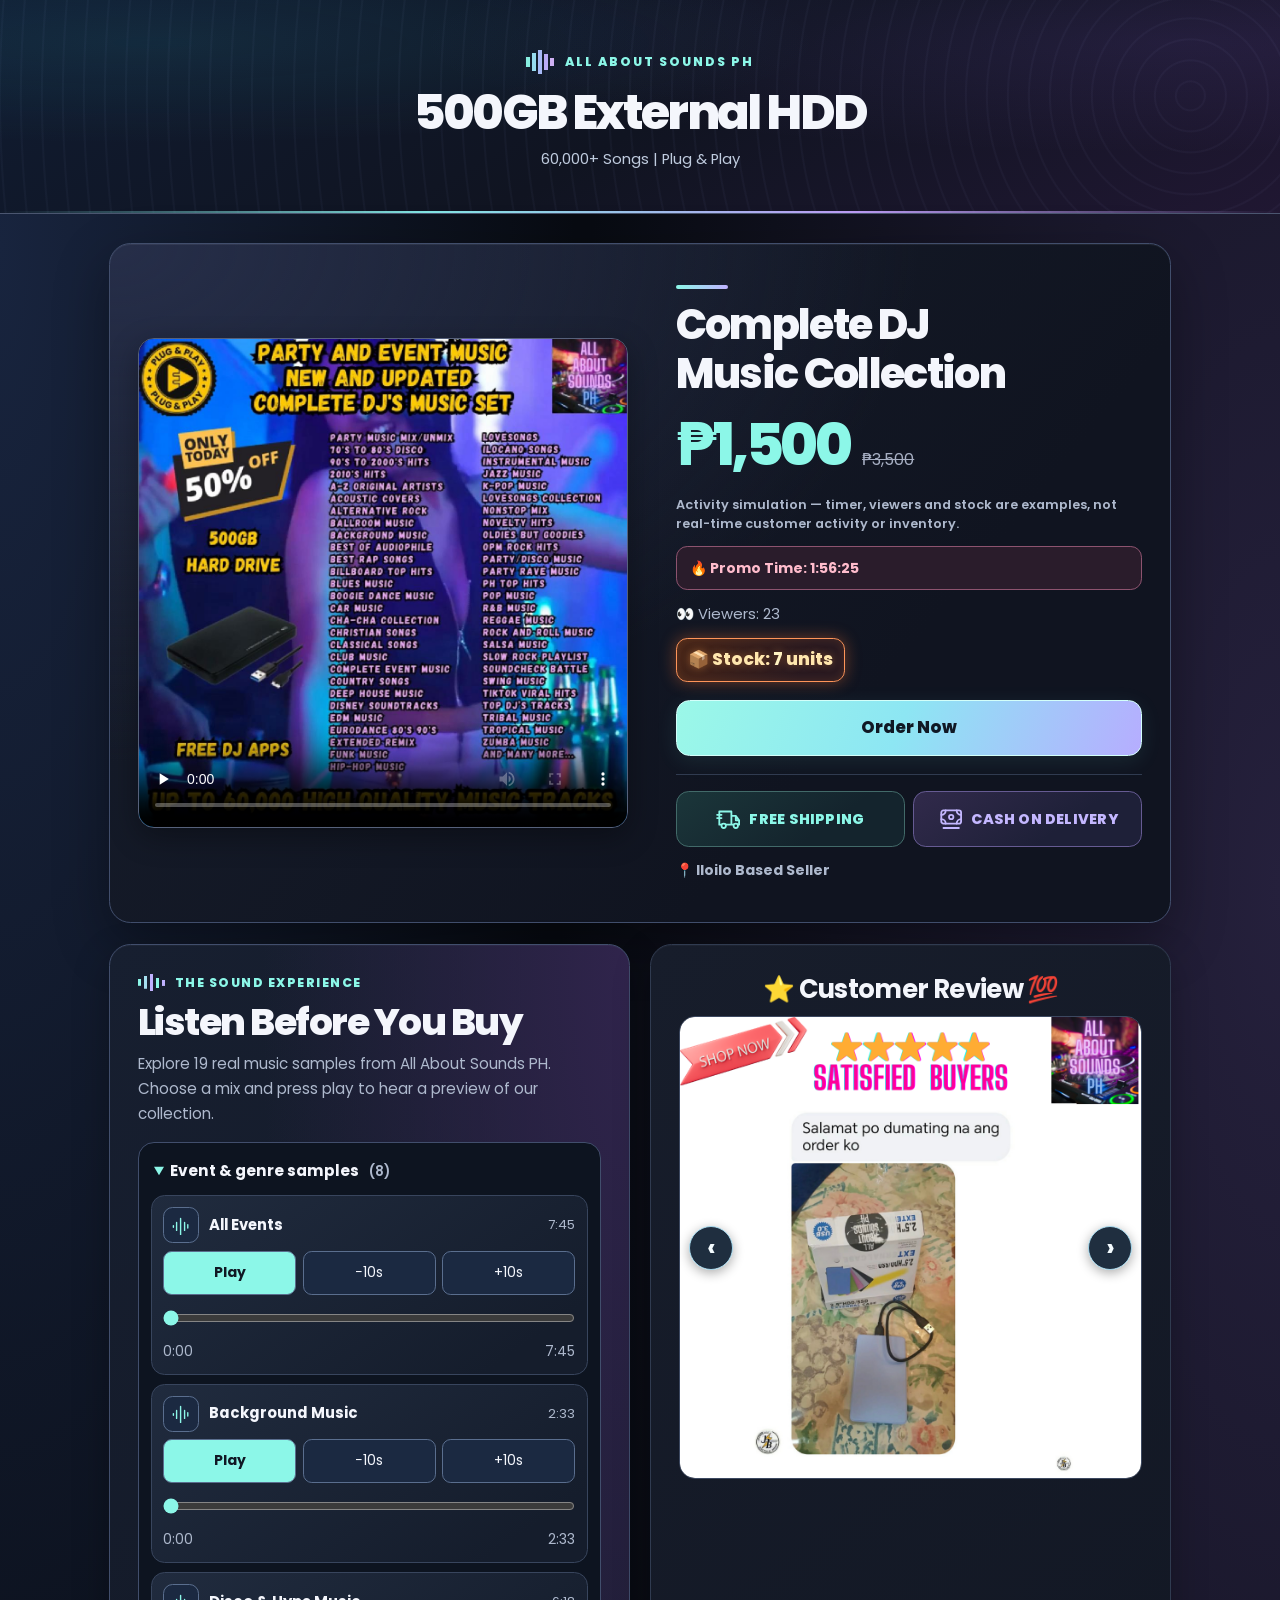
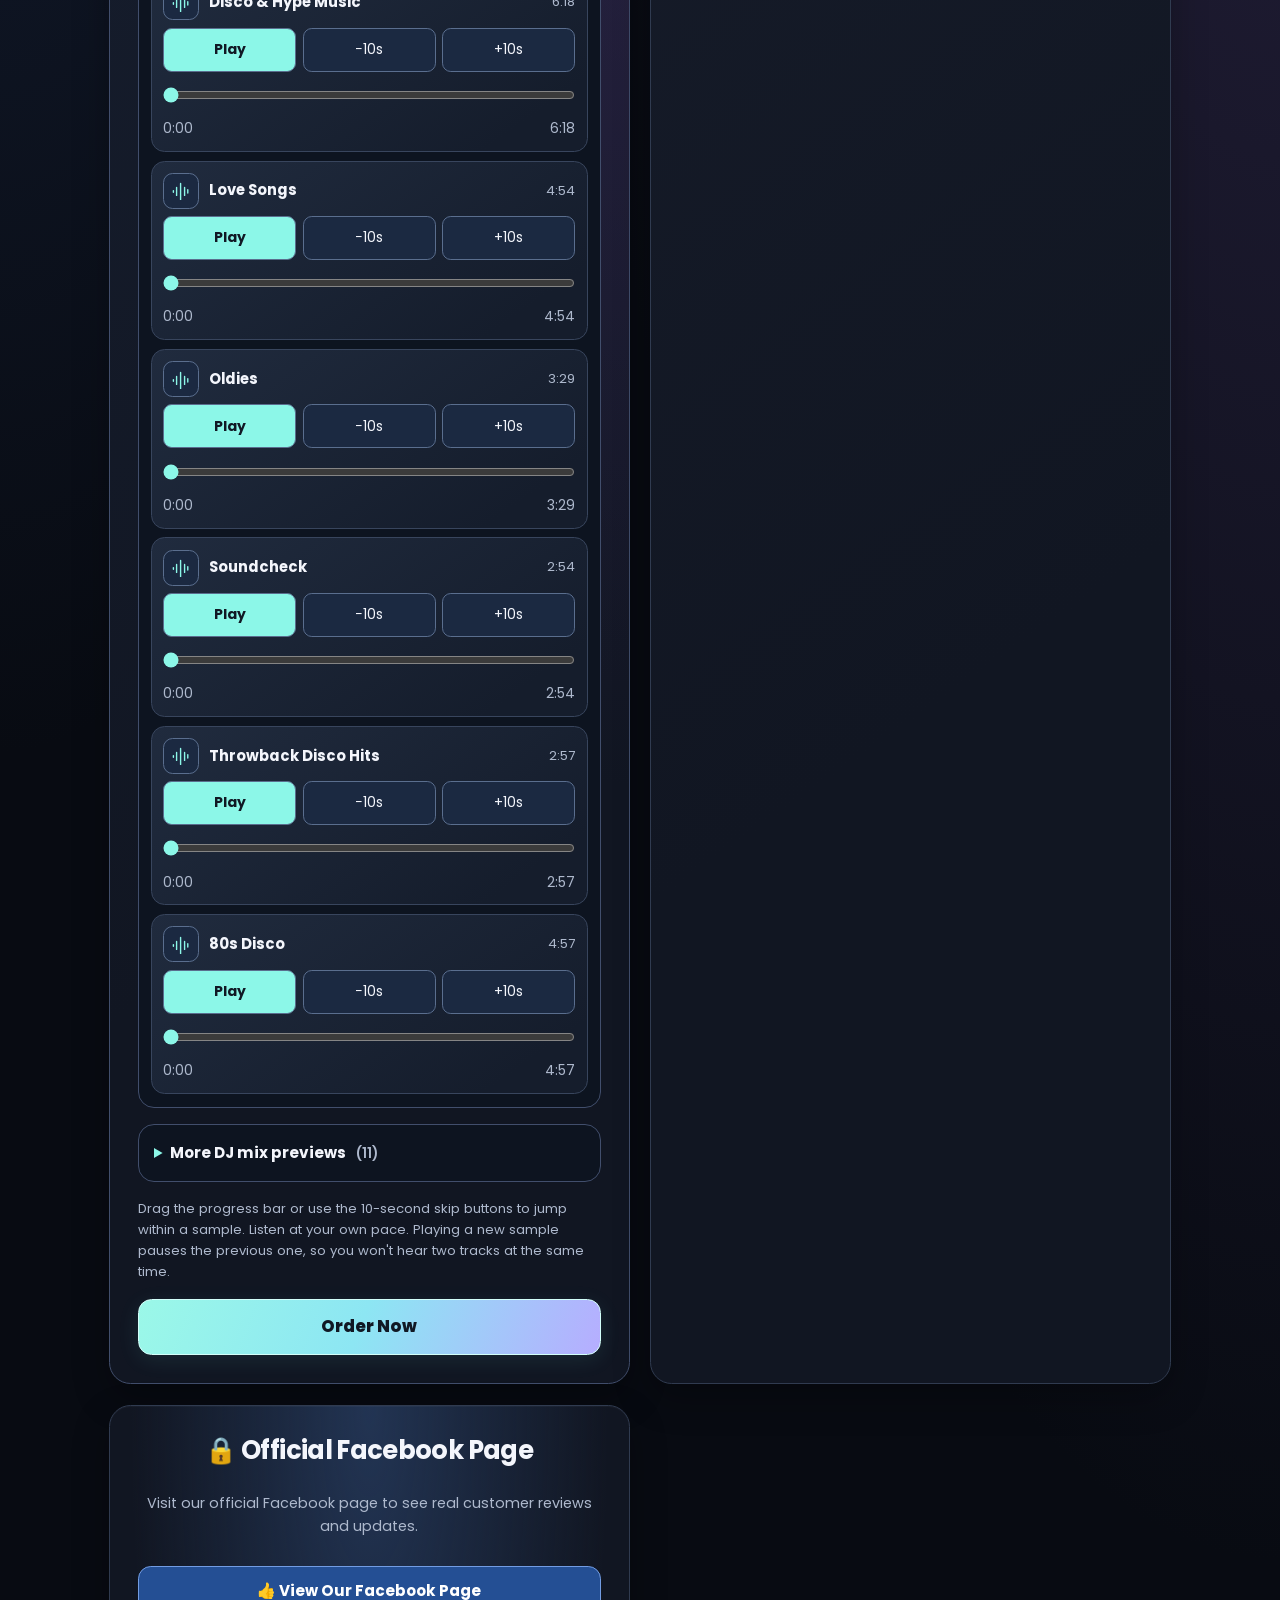
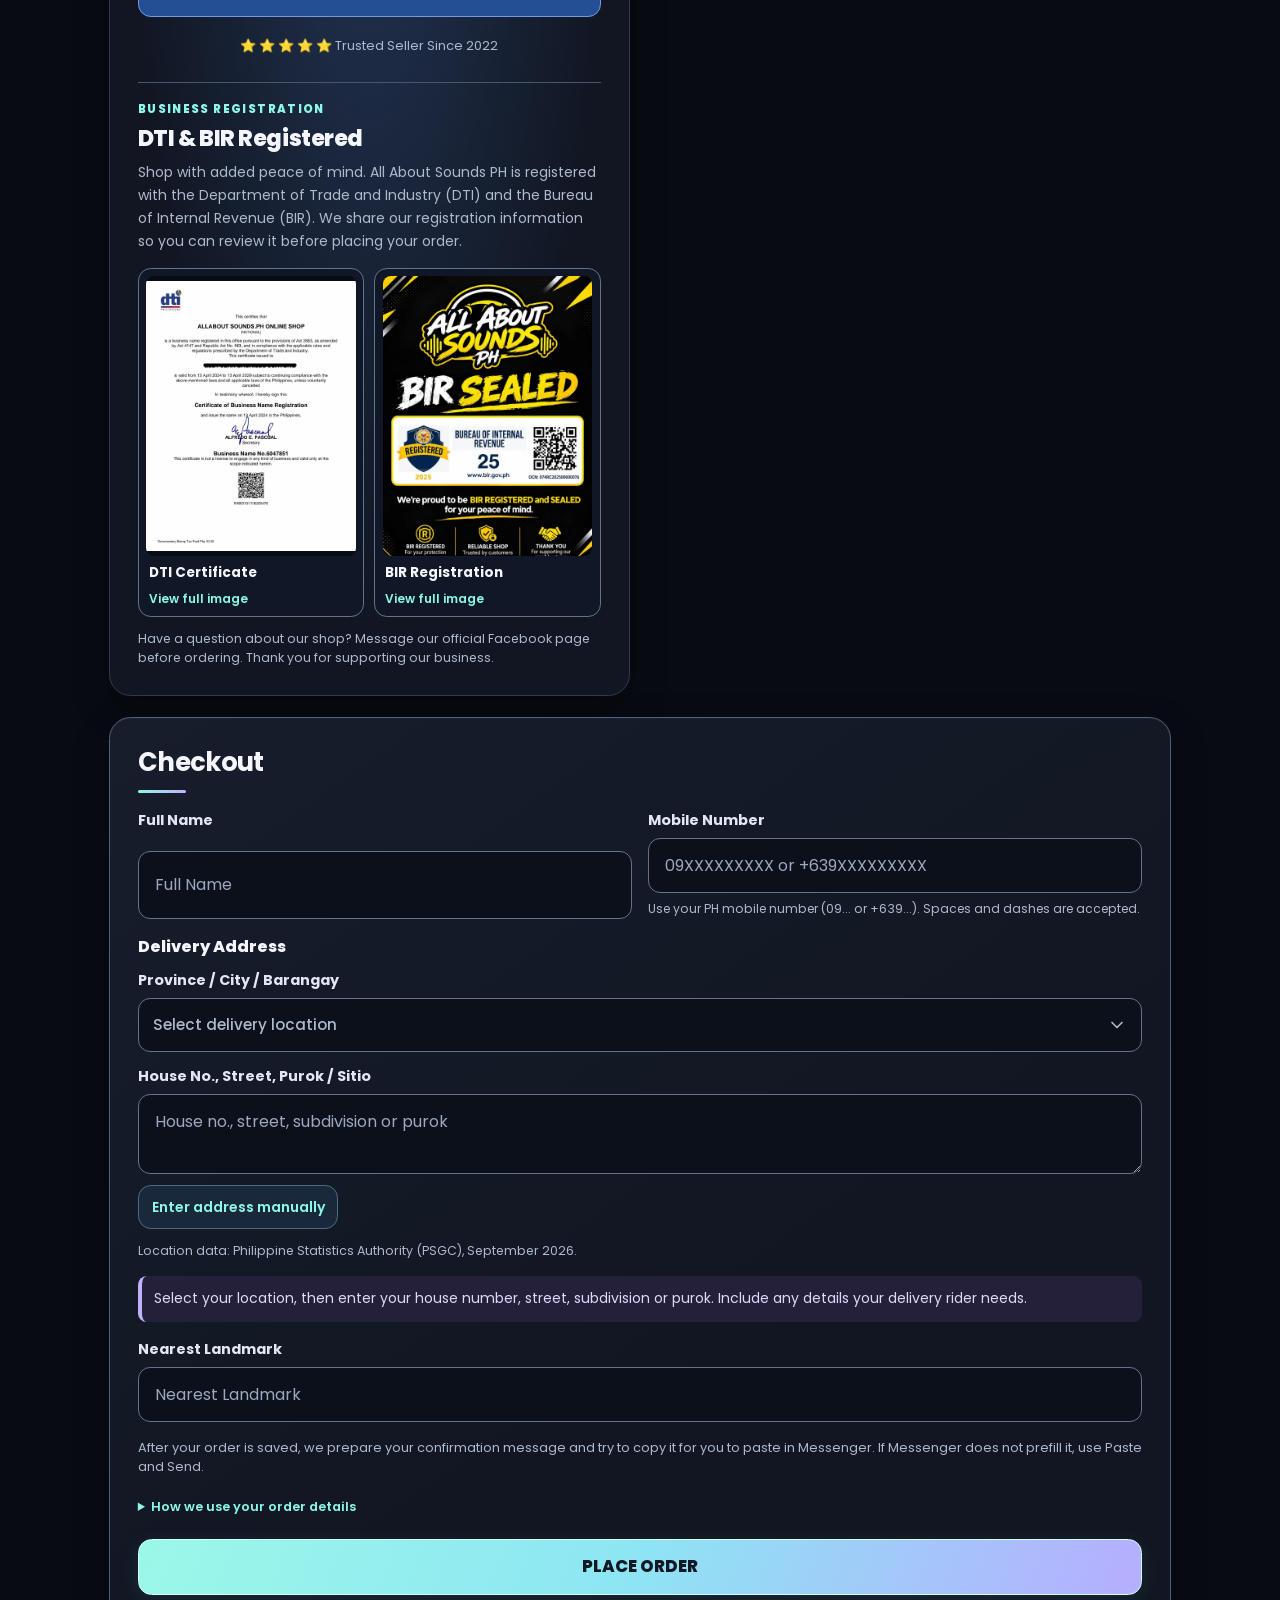
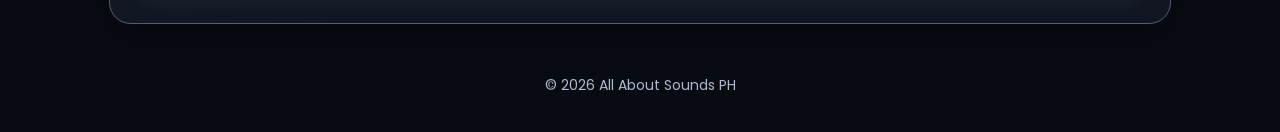
==== commit 64ea3855: "Shorten promo time, viewers and stock labels" ====
--- a/index.html
+++ b/index.html
@@ -780,9 +780,9 @@
 <h2>Complete DJ Music Collection</h2>
 <div class="price">₱1,500 <span class="old-price">₱3,500</span></div>
 <p class="activity-demo-note" role="note">Activity simulation — timer, viewers and stock are examples, not real-time customer activity or inventory.</p>
-<p id="countdown" style="color:#ee4d2d;font-weight:700;">🔥 Demo promo timer</p>
-<div class="viewer-counter">👀 Viewers checking out: <span id="viewerCount">23</span></div>
-<div class="stock-counter low-stock"><span id="stockPrefix">📦 Stock remaining:</span> <span id="stockCount">7</span> <span id="stockStatus">units</span></div>
+<p id="countdown" style="color:#ee4d2d;font-weight:700;">🔥 Promo Time:</p>
+<div class="viewer-counter">👀 Viewers: <span id="viewerCount">23</span></div>
+<div class="stock-counter low-stock"><span id="stockPrefix">📦 Stock:</span> <span id="stockCount">7</span> <span id="stockStatus">units</span></div>
 <a class="order-now-btn" href="#order-information">Order Now</a>
 <div class="shipping-line" role="group" aria-label="Delivery and payment benefits">
   <div class="shipping-benefit shipping-benefit--shipping">
@@ -1110,7 +1110,7 @@
     const seconds = remaining % 60;
 
     document.getElementById("countdown").innerText =
-        `🔥 Demo promo timer: ${hours}:${minutes < 10 ? '0' : ''}${minutes}:${seconds < 10 ? '0' : ''}${seconds}`;
+        `🔥 Promo Time: ${hours}:${minutes < 10 ? '0' : ''}${minutes}:${seconds < 10 ? '0' : ''}${seconds}`;
 }
 
 setInterval(updateCountdown, 1000);
@@ -1162,7 +1162,7 @@
     stockCount.textContent = String(stock);
     const low = stock <= 7;
     stockContainer.classList.toggle("low-stock", low);
-    stockPrefix.textContent = "📦 Stock remaining:";
+    stockPrefix.textContent = "📦 Stock:";
     stockStatus.textContent = "units";
   }
   function applyState(next) {
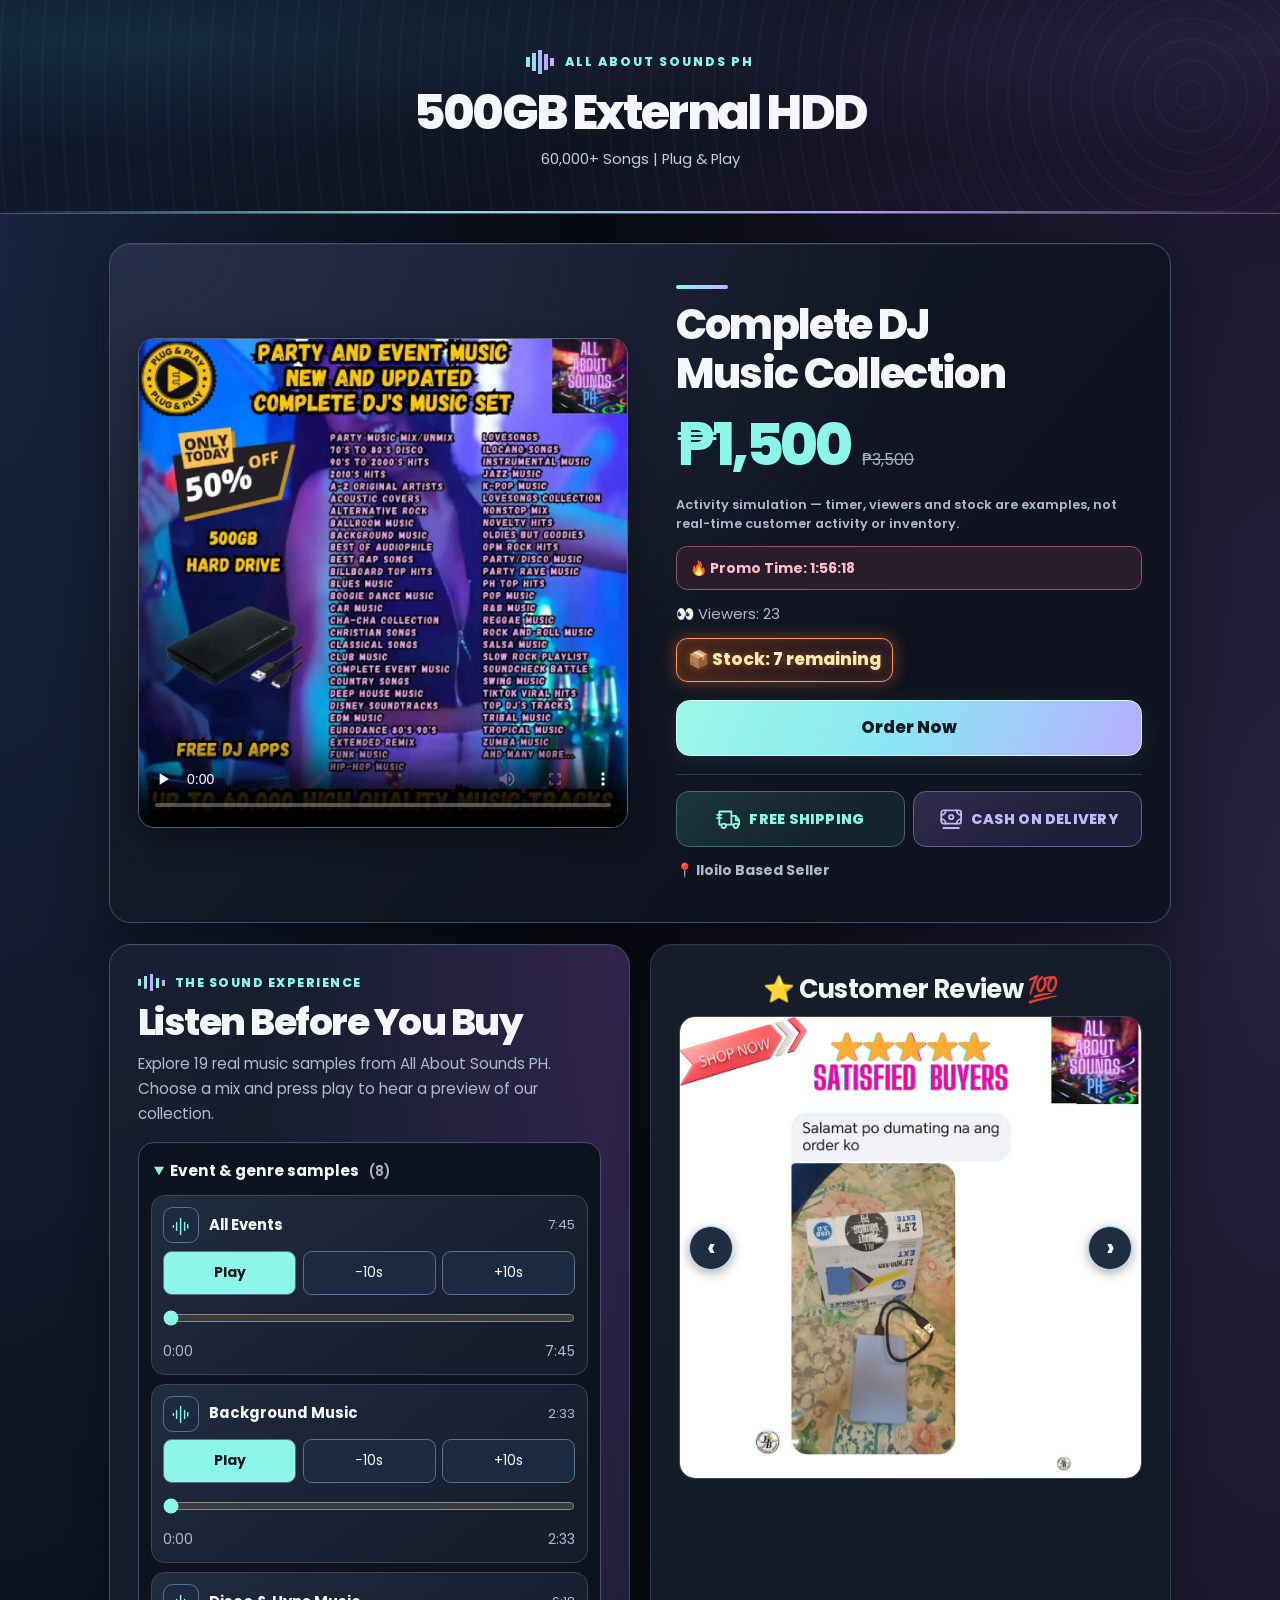
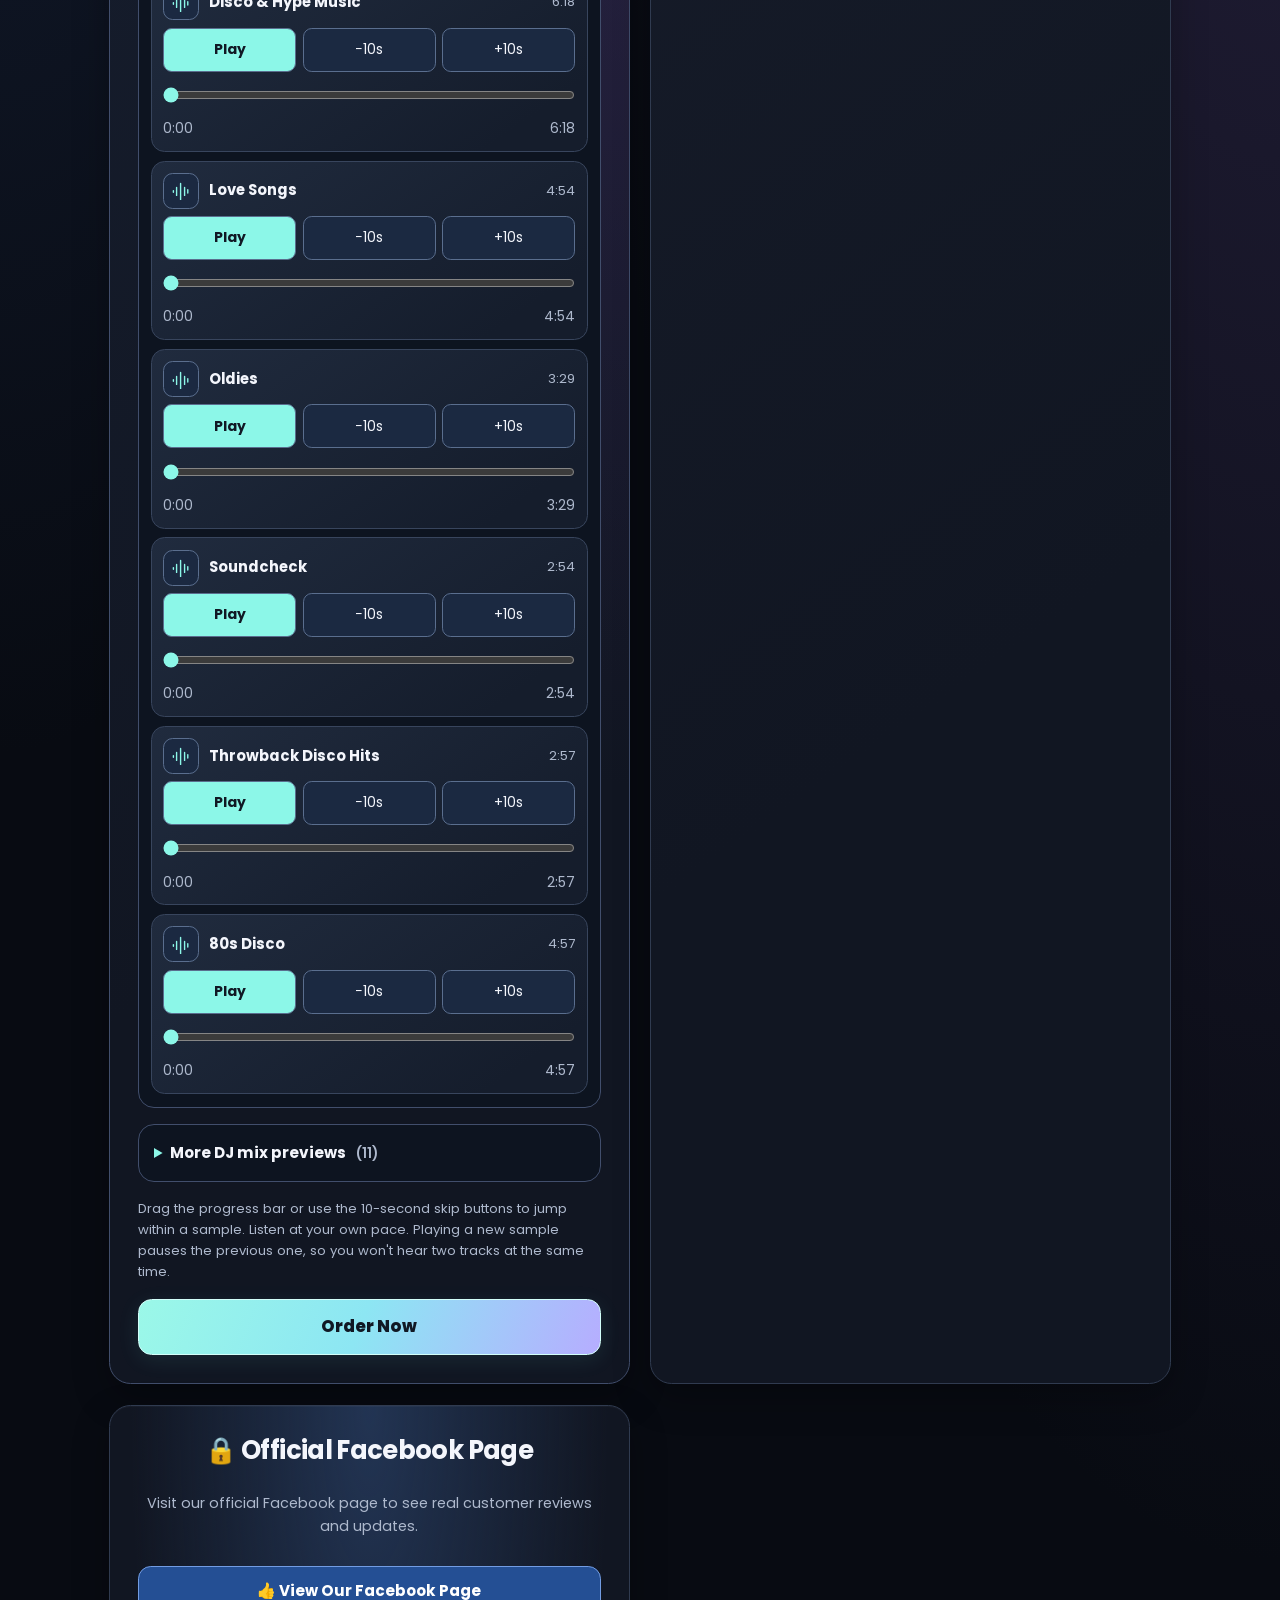
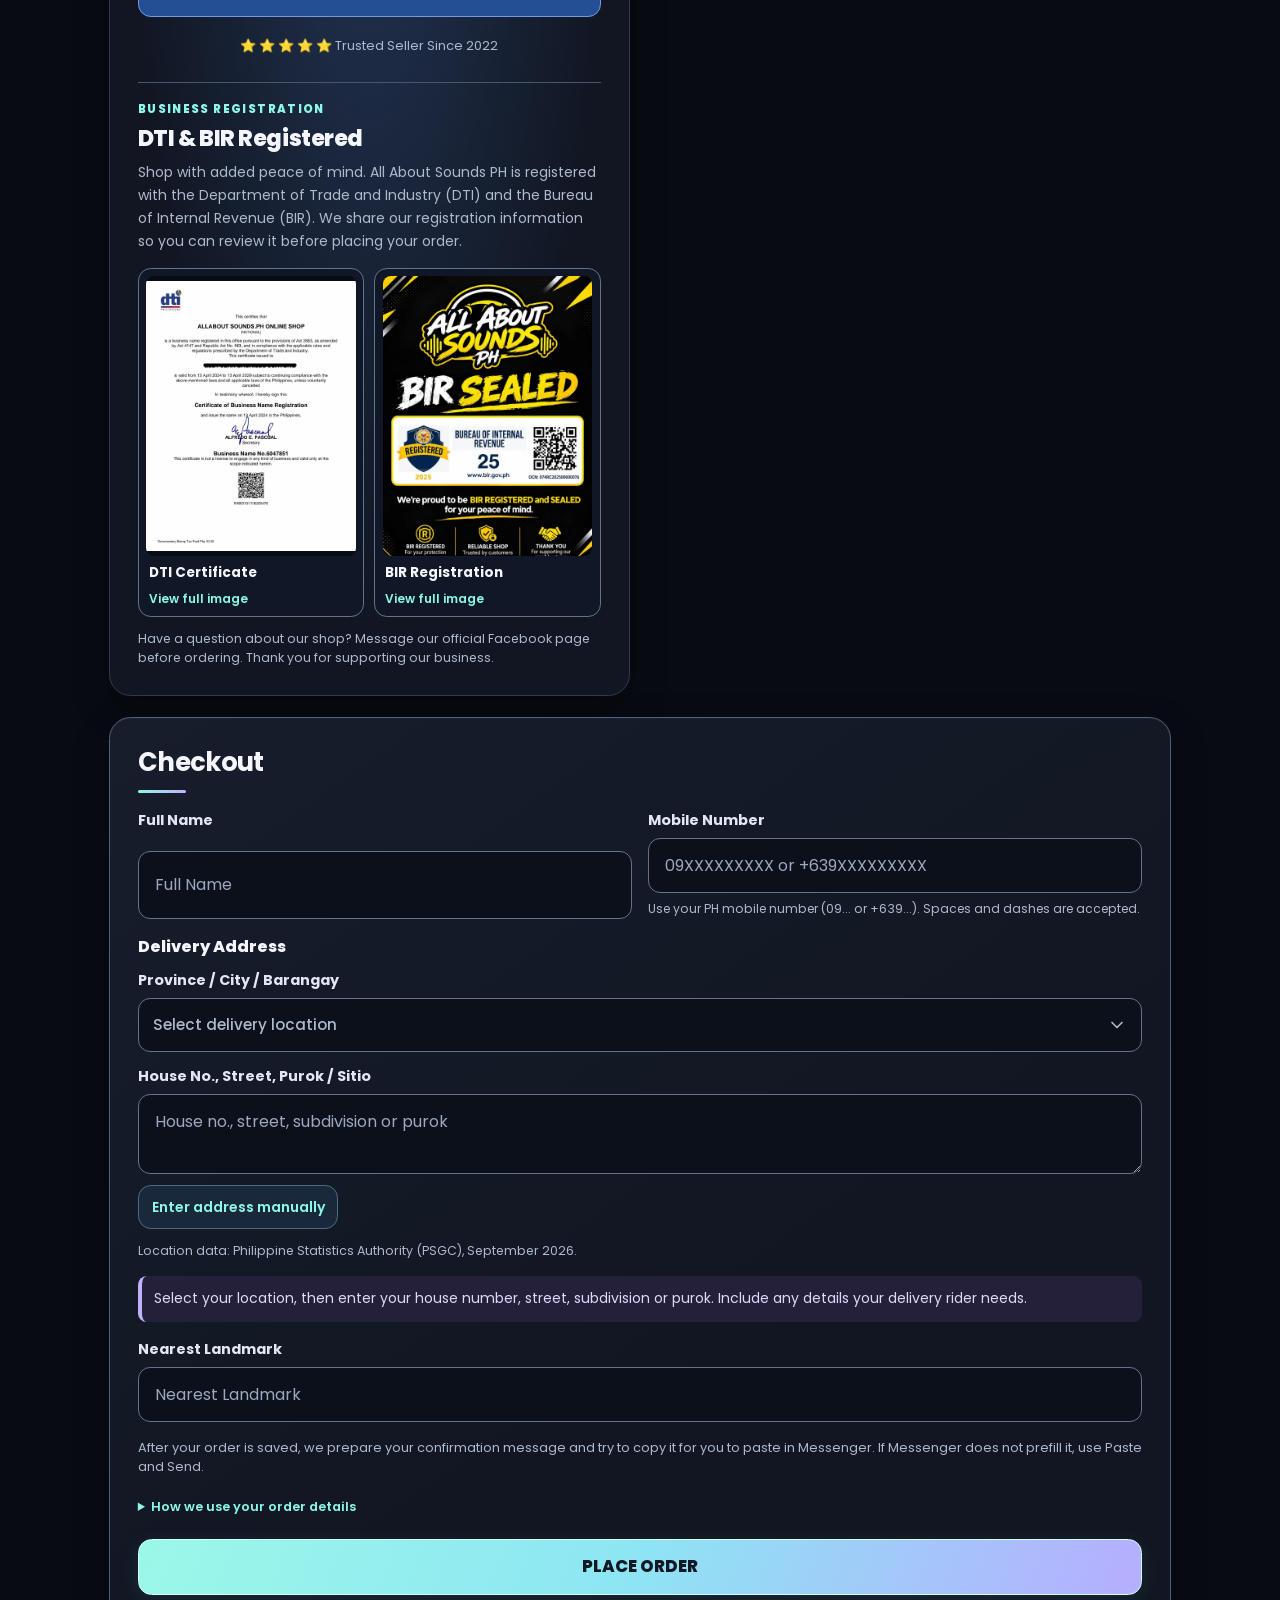
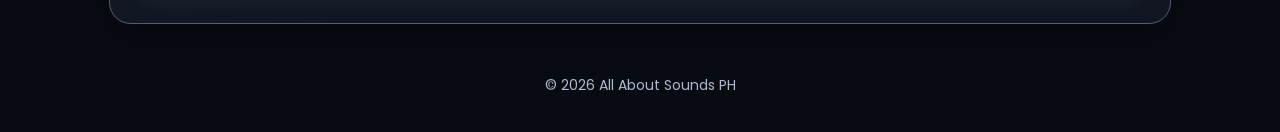
==== commit b47b523a: "Display remaining after stock count" ====
--- a/index.html
+++ b/index.html
@@ -782,7 +782,7 @@
 <p class="activity-demo-note" role="note">Activity simulation — timer, viewers and stock are examples, not real-time customer activity or inventory.</p>
 <p id="countdown" style="color:#ee4d2d;font-weight:700;">🔥 Promo Time:</p>
 <div class="viewer-counter">👀 Viewers: <span id="viewerCount">23</span></div>
-<div class="stock-counter low-stock"><span id="stockPrefix">📦 Stock:</span> <span id="stockCount">7</span> <span id="stockStatus">units</span></div>
+<div class="stock-counter low-stock"><span id="stockPrefix">📦 Stock:</span> <span id="stockCount">7</span> <span id="stockStatus">remaining</span></div>
 <a class="order-now-btn" href="#order-information">Order Now</a>
 <div class="shipping-line" role="group" aria-label="Delivery and payment benefits">
   <div class="shipping-benefit shipping-benefit--shipping">
@@ -1163,7 +1163,7 @@
     const low = stock <= 7;
     stockContainer.classList.toggle("low-stock", low);
     stockPrefix.textContent = "📦 Stock:";
-    stockStatus.textContent = "units";
+    stockStatus.textContent = "remaining";
   }
   function applyState(next) {
     if (next.sequence < state.sequence) return;
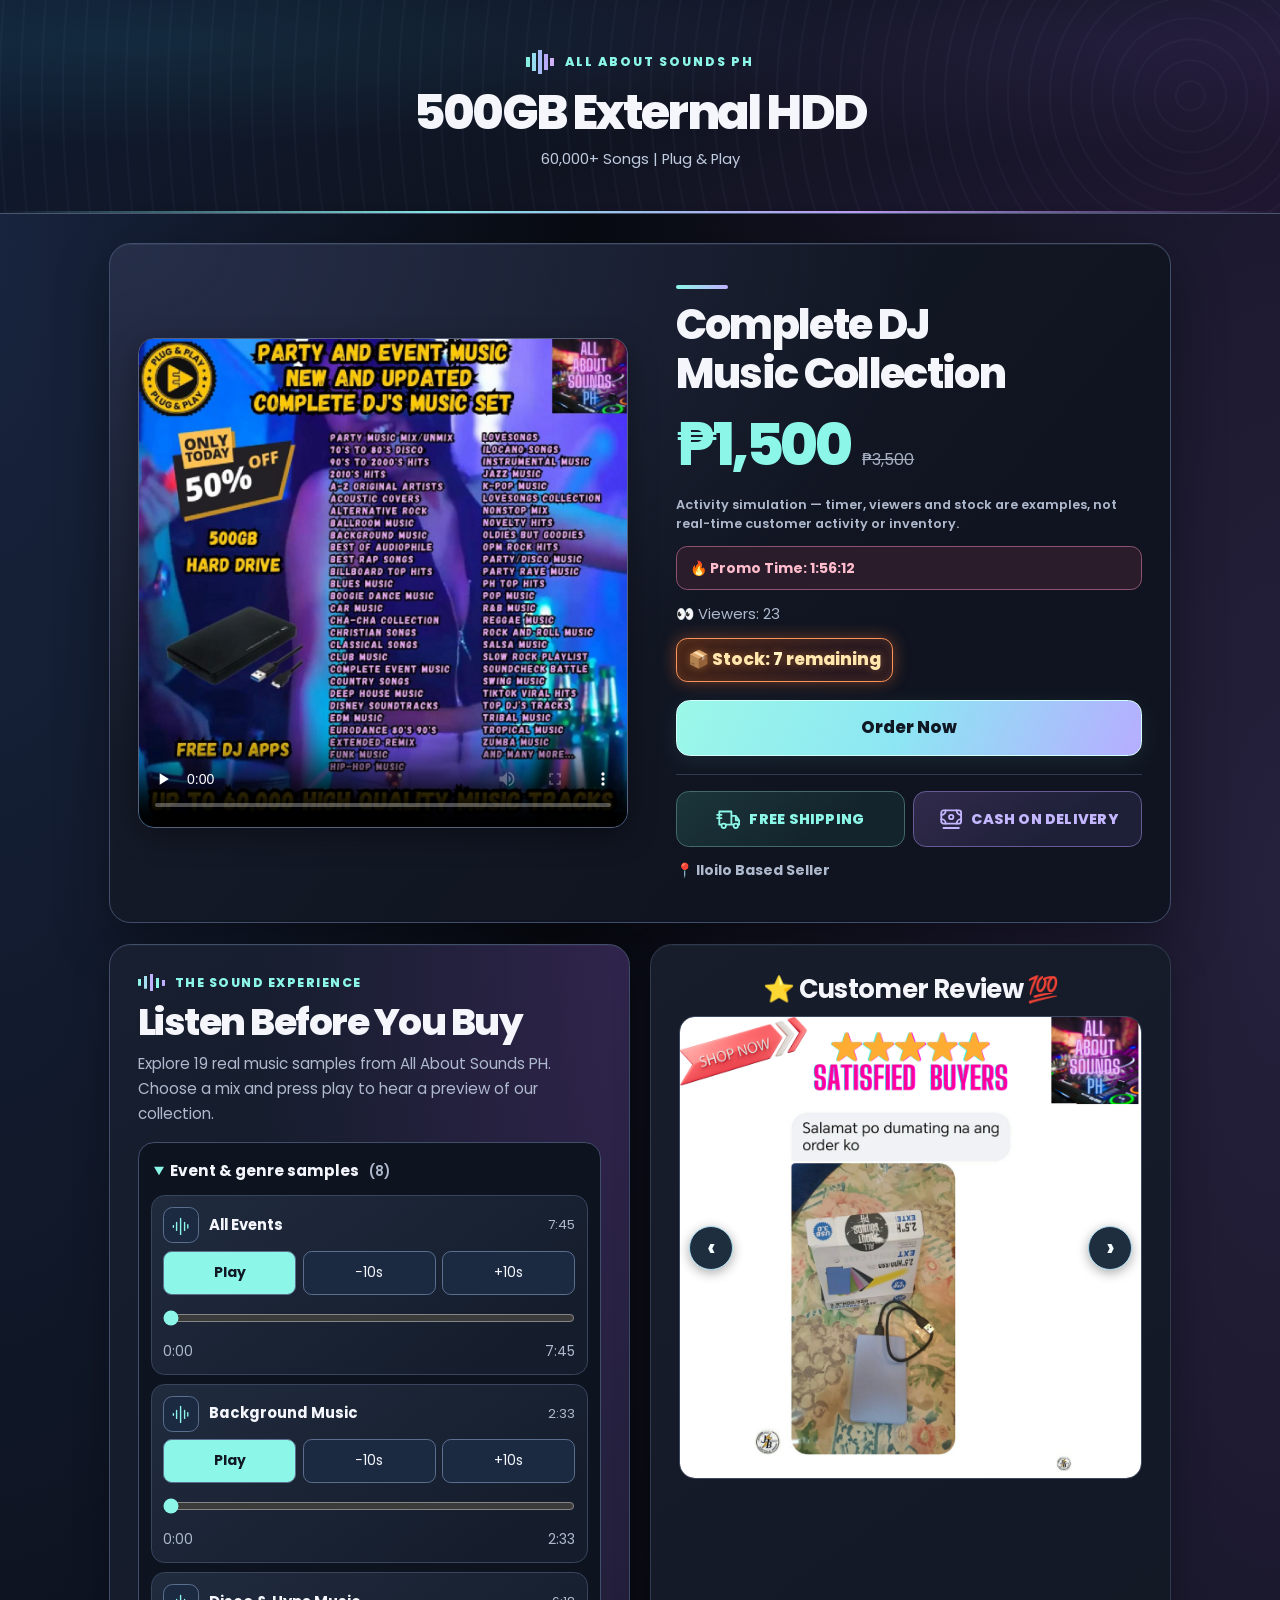
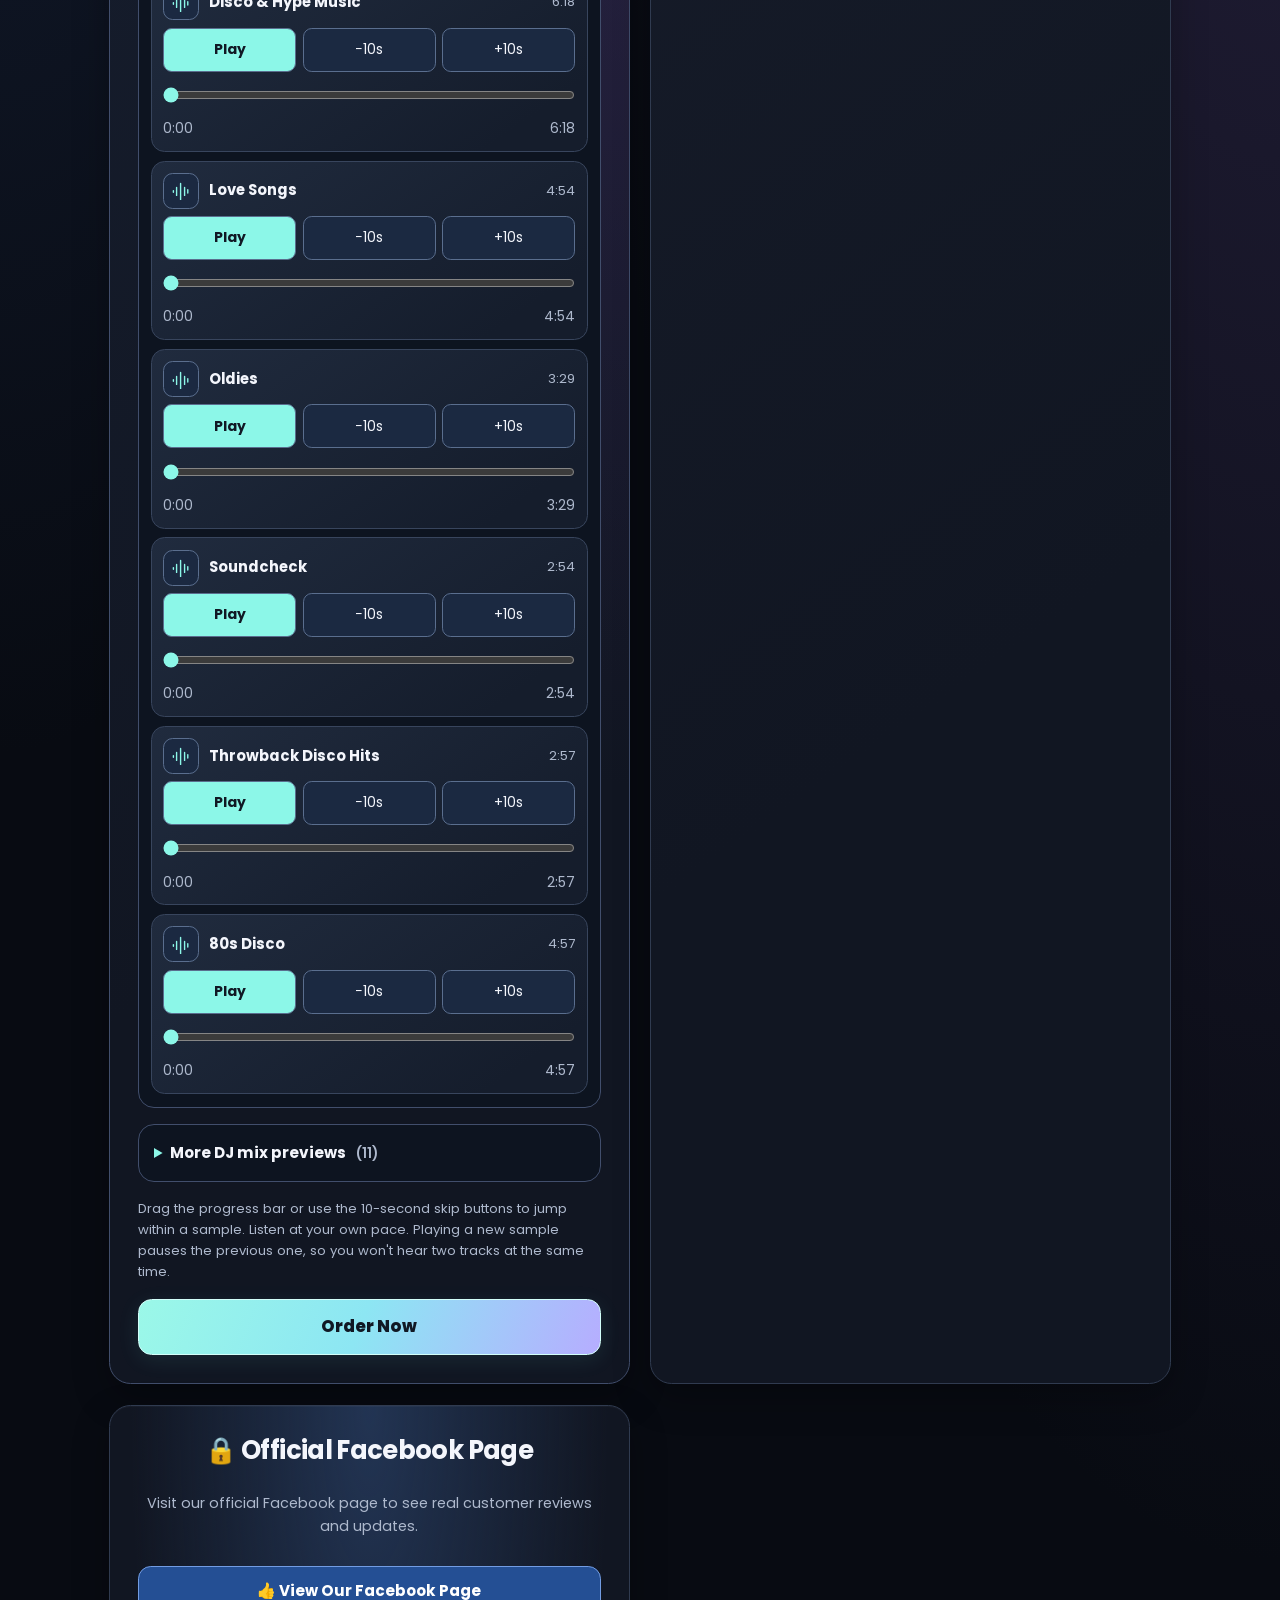
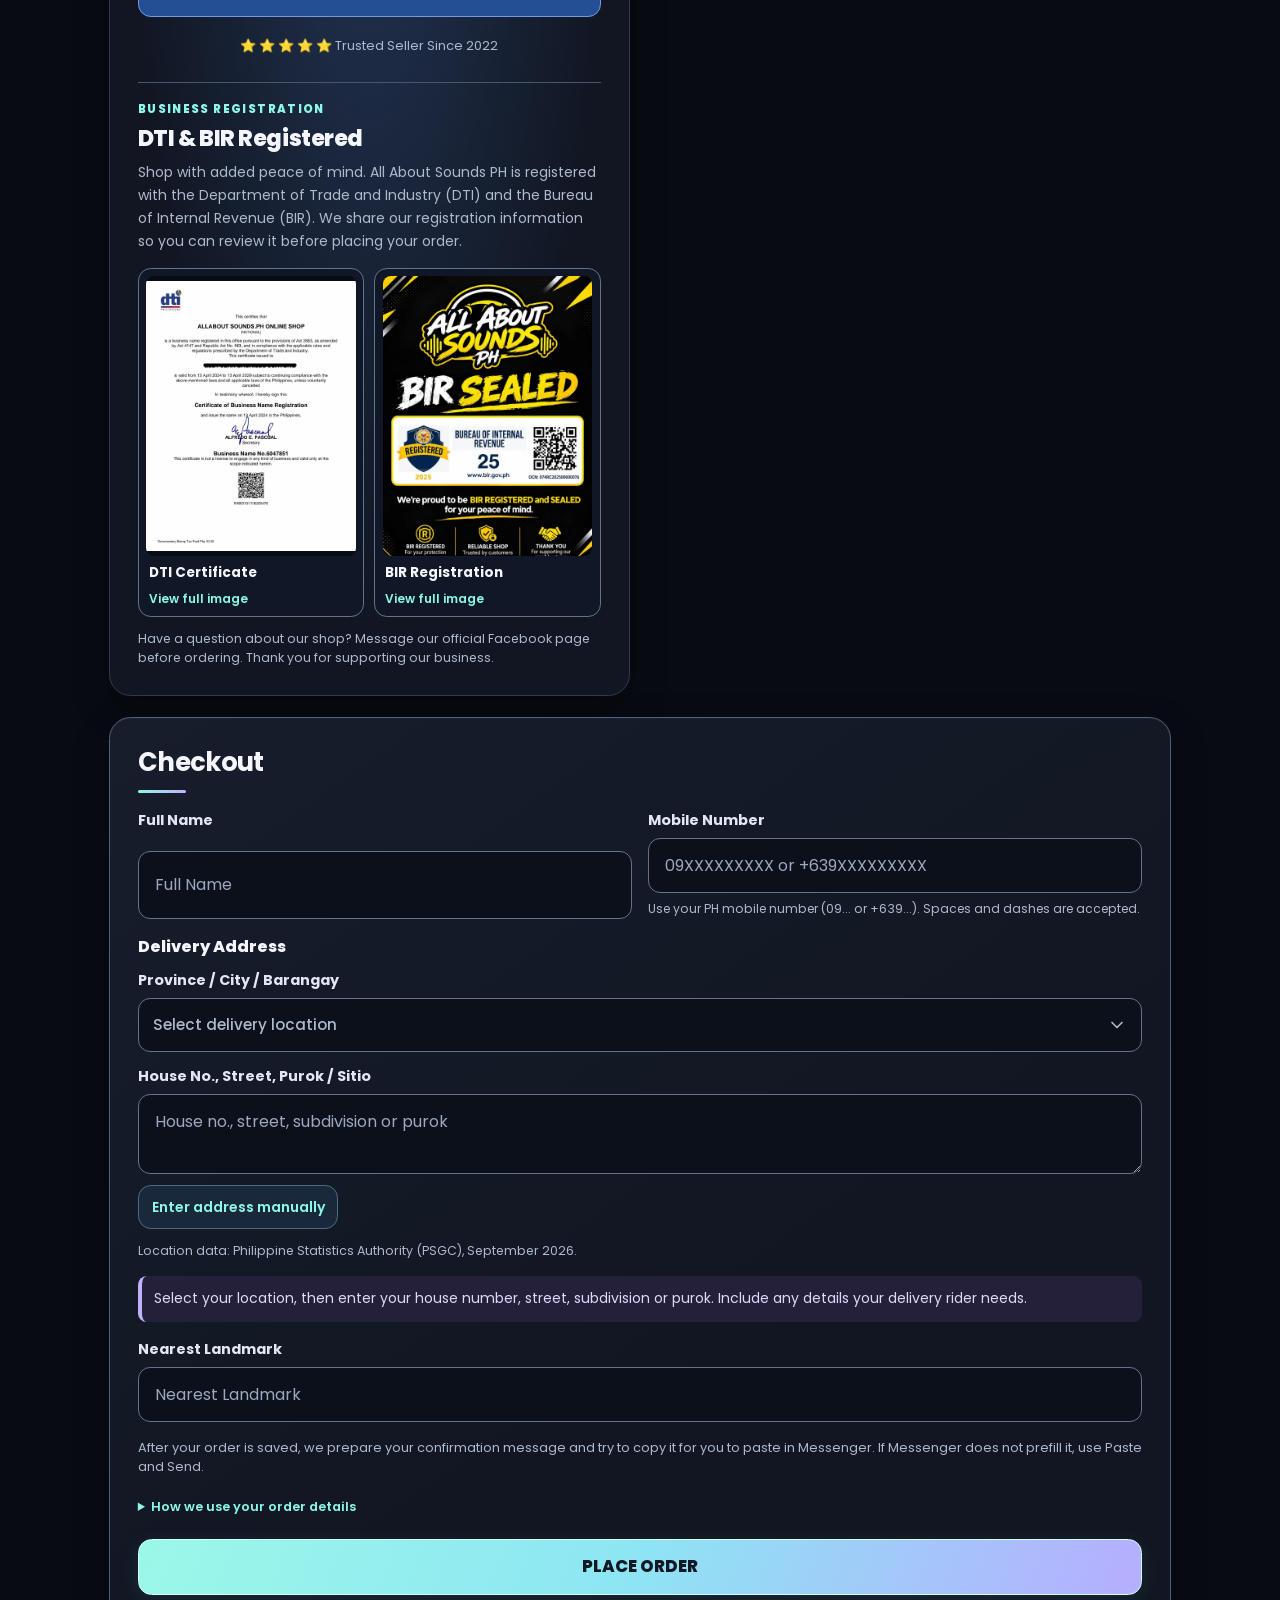
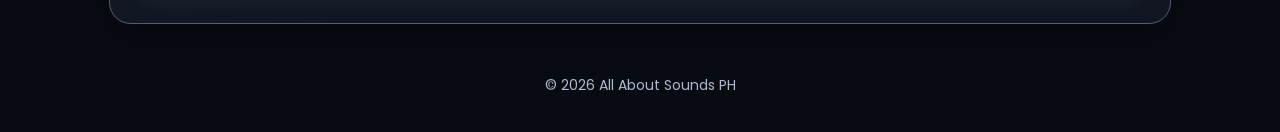
==== commit aec9c76d: "Show a synchronized stock update popup" ====
--- a/index.html
+++ b/index.html
@@ -246,6 +246,27 @@
   animation: stock-urgency-glow 2s ease-in-out infinite;
 }
 .stock-counter.low-stock #stockCount { color: #fff3c2; }
+.stock-update-popup {
+  width: fit-content;
+  max-width: 100%;
+  padding: .6rem .8rem;
+  color: #ffe7ae;
+  background: #291e25;
+  border: 1px solid #b47855;
+  border-radius: .7rem;
+  font-size: .875rem;
+  font-weight: 600;
+  box-shadow: 0 4px 16px #0005;
+}
+.stock-update-popup:empty {
+  position: absolute;
+  width: 1px;
+  height: 1px;
+  padding: 0;
+  border: 0;
+  overflow: hidden;
+  clip-path: inset(50%);
+}
 @keyframes stock-urgency-glow {
   0%, 100% { border-color: #ff9559; box-shadow: 0 0 10px #ff752f44, inset 0 0 6px #ff8a3c19; }
   50% { border-color: #ffd18a; box-shadow: 0 0 24px #ff752f88, inset 0 0 14px #ff8a3c40; }
@@ -779,10 +800,11 @@
 <div class="product-details">
 <h2>Complete DJ Music Collection</h2>
 <div class="price">₱1,500 <span class="old-price">₱3,500</span></div>
-<p class="activity-demo-note" role="note">Activity simulation — timer, viewers and stock are examples, not real-time customer activity or inventory.</p>
+<p id="activityDemoNote" class="activity-demo-note" role="note">Activity simulation — timer, viewers and stock are examples, not real-time customer activity or inventory.</p>
 <p id="countdown" style="color:#ee4d2d;font-weight:700;">🔥 Promo Time:</p>
 <div class="viewer-counter">👀 Viewers: <span id="viewerCount">23</span></div>
 <div class="stock-counter low-stock"><span id="stockPrefix">📦 Stock:</span> <span id="stockCount">7</span> <span id="stockStatus">remaining</span></div>
+<div id="stockUpdatePopup" class="stock-update-popup" role="status" aria-atomic="true" aria-describedby="activityDemoNote"></div>
 <a class="order-now-btn" href="#order-information">Order Now</a>
 <div class="shipping-line" role="group" aria-label="Delivery and payment benefits">
   <div class="shipping-benefit shipping-benefit--shipping">
@@ -1137,6 +1159,8 @@
   const stockPrefix = document.getElementById("stockPrefix");
   const stockCount = document.getElementById("stockCount");
   const stockStatus = document.getElementById("stockStatus");
+  const stockUpdatePopup = document.getElementById("stockUpdatePopup");
+  let popupTimer;
   let timer;
   let inFlight = false;
 
@@ -1167,8 +1191,14 @@
   }
   function applyState(next) {
     if (next.sequence < state.sequence) return;
+    const decreased = next.sequence > state.sequence;
     state = next;
     renderStock();
+    if (decreased && document.visibilityState !== "hidden") {
+      stockUpdatePopup.textContent = `📦 Stock update: ${START_STOCK - state.sequence} remaining`;
+      clearTimeout(popupTimer);
+      popupTimer = setTimeout(() => { stockUpdatePopup.textContent = ""; }, 4500);
+    }
   }
   function schedule() {
     clearTimeout(timer);
@@ -1210,6 +1240,8 @@
   document.addEventListener("visibilitychange", () => {
     if (document.visibilityState === "hidden") {
       clearTimeout(timer);
+      clearTimeout(popupTimer);
+      stockUpdatePopup.textContent = "";
       return;
     }
     const saved = readState();
